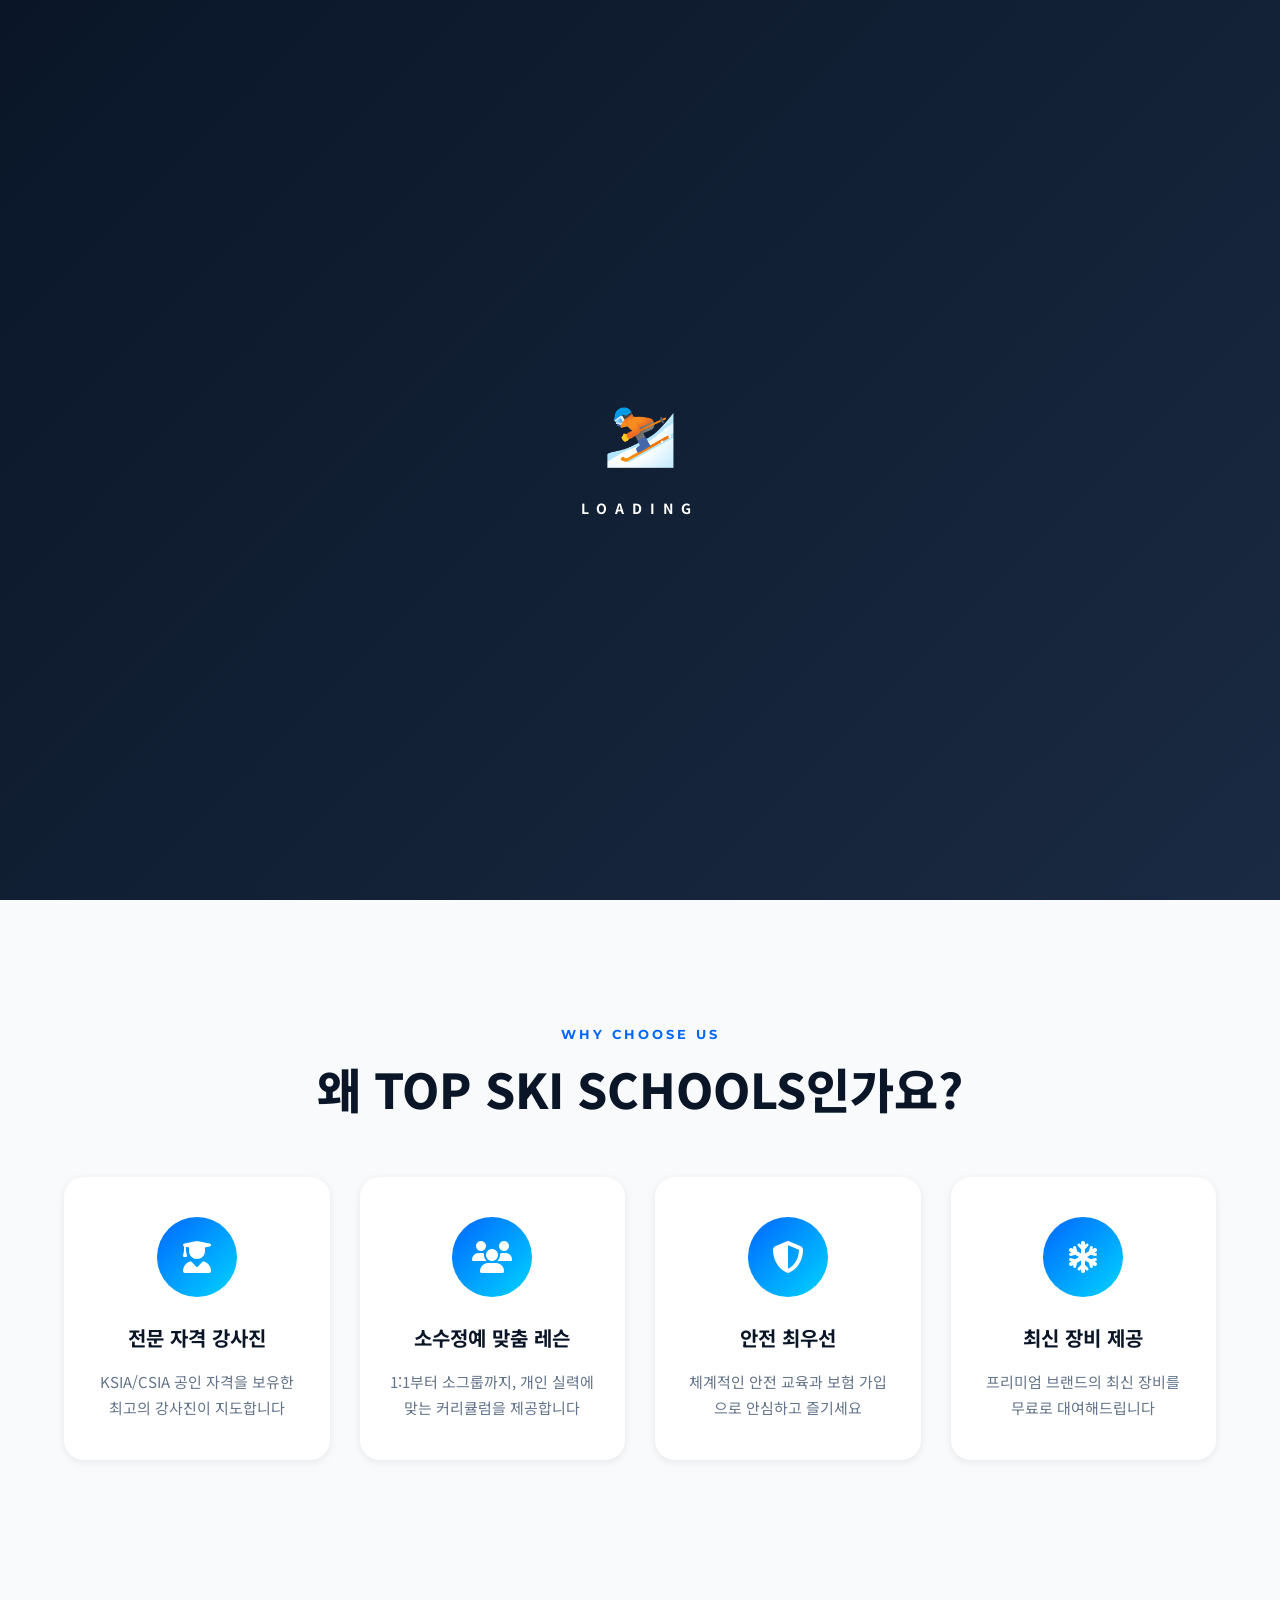
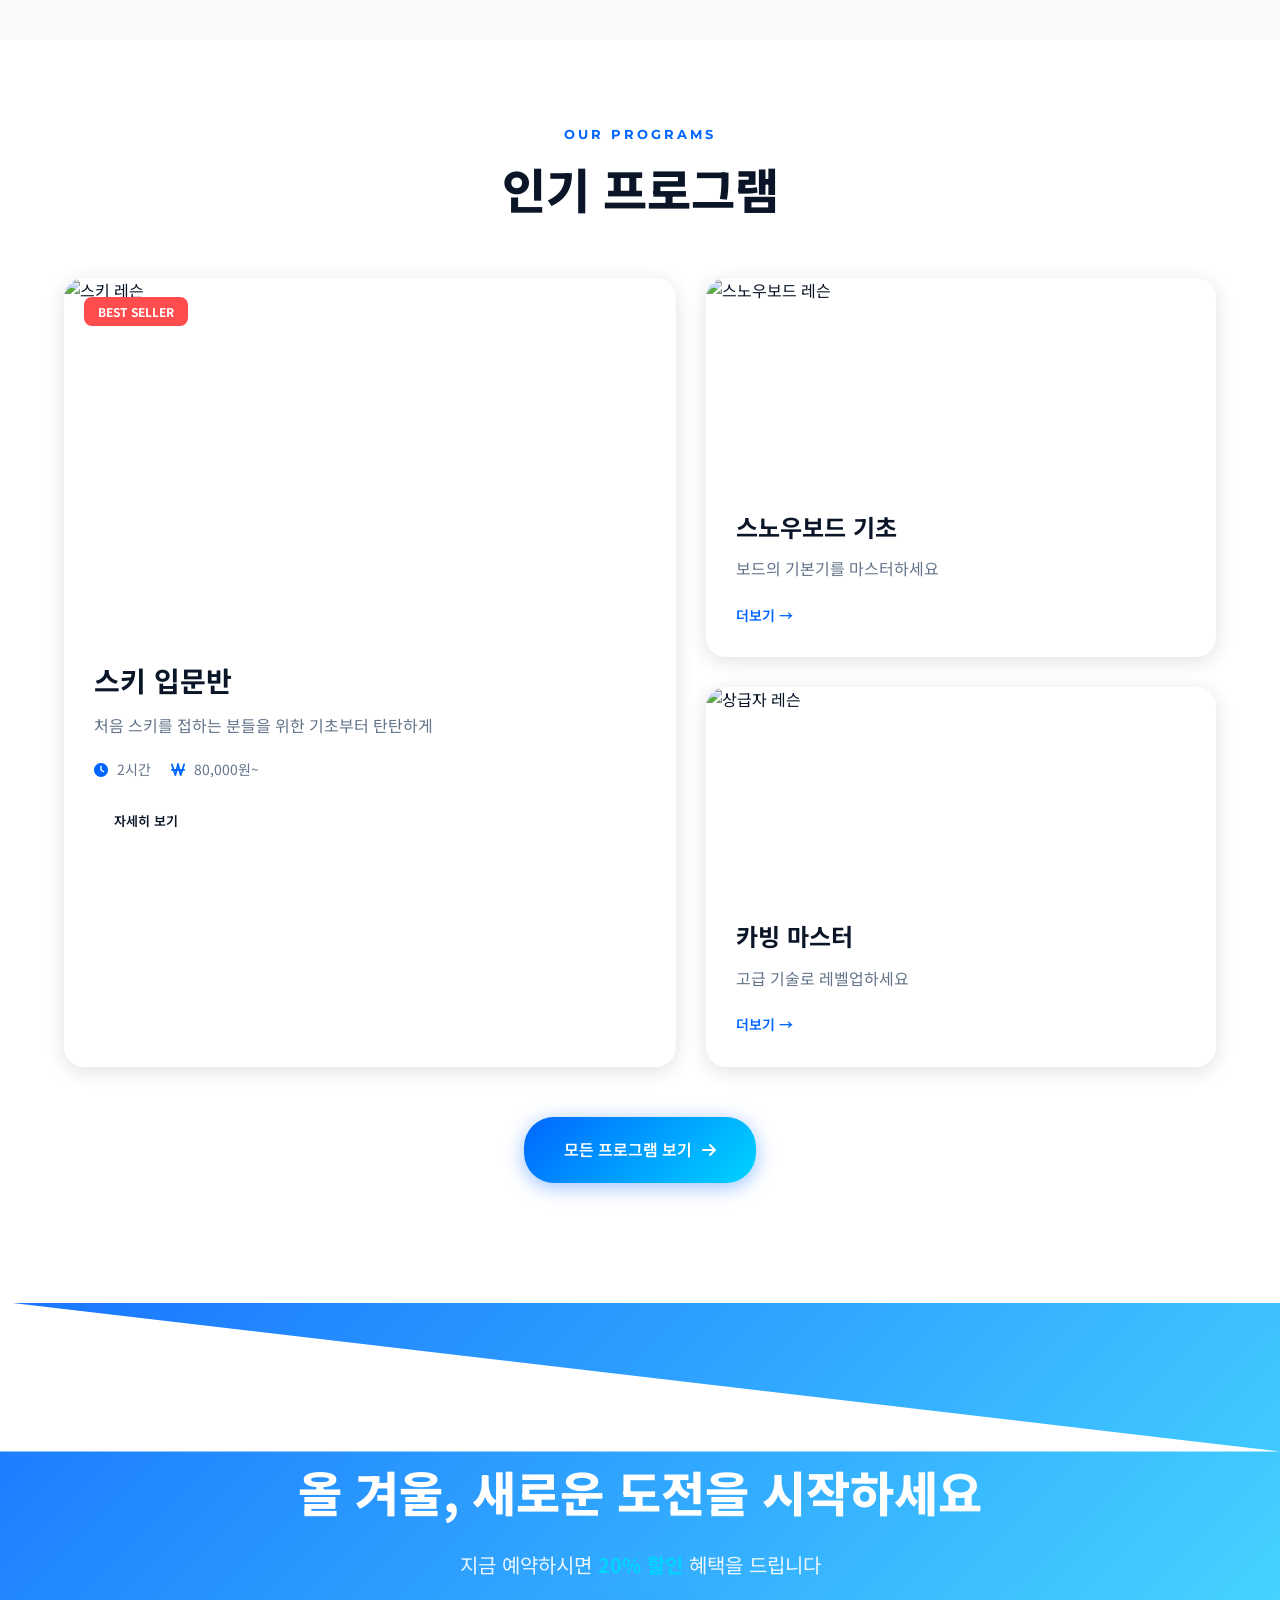
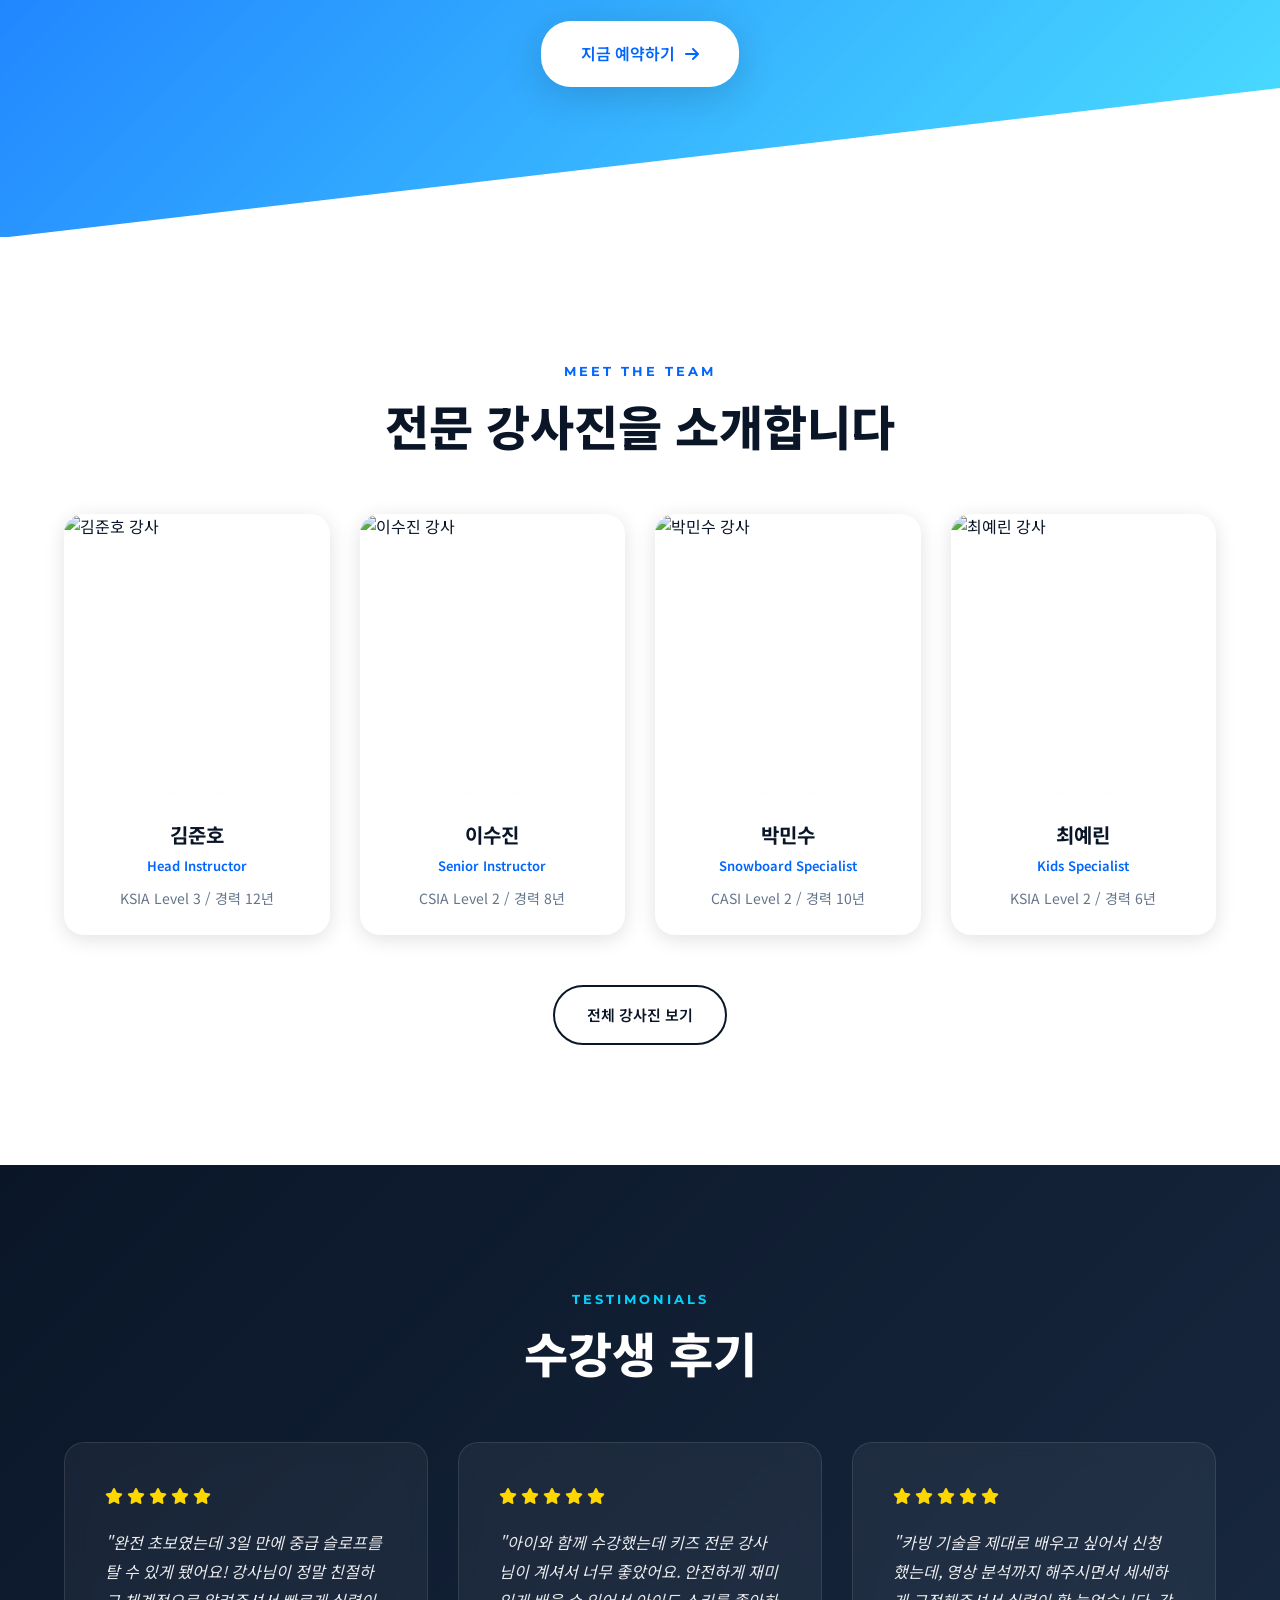
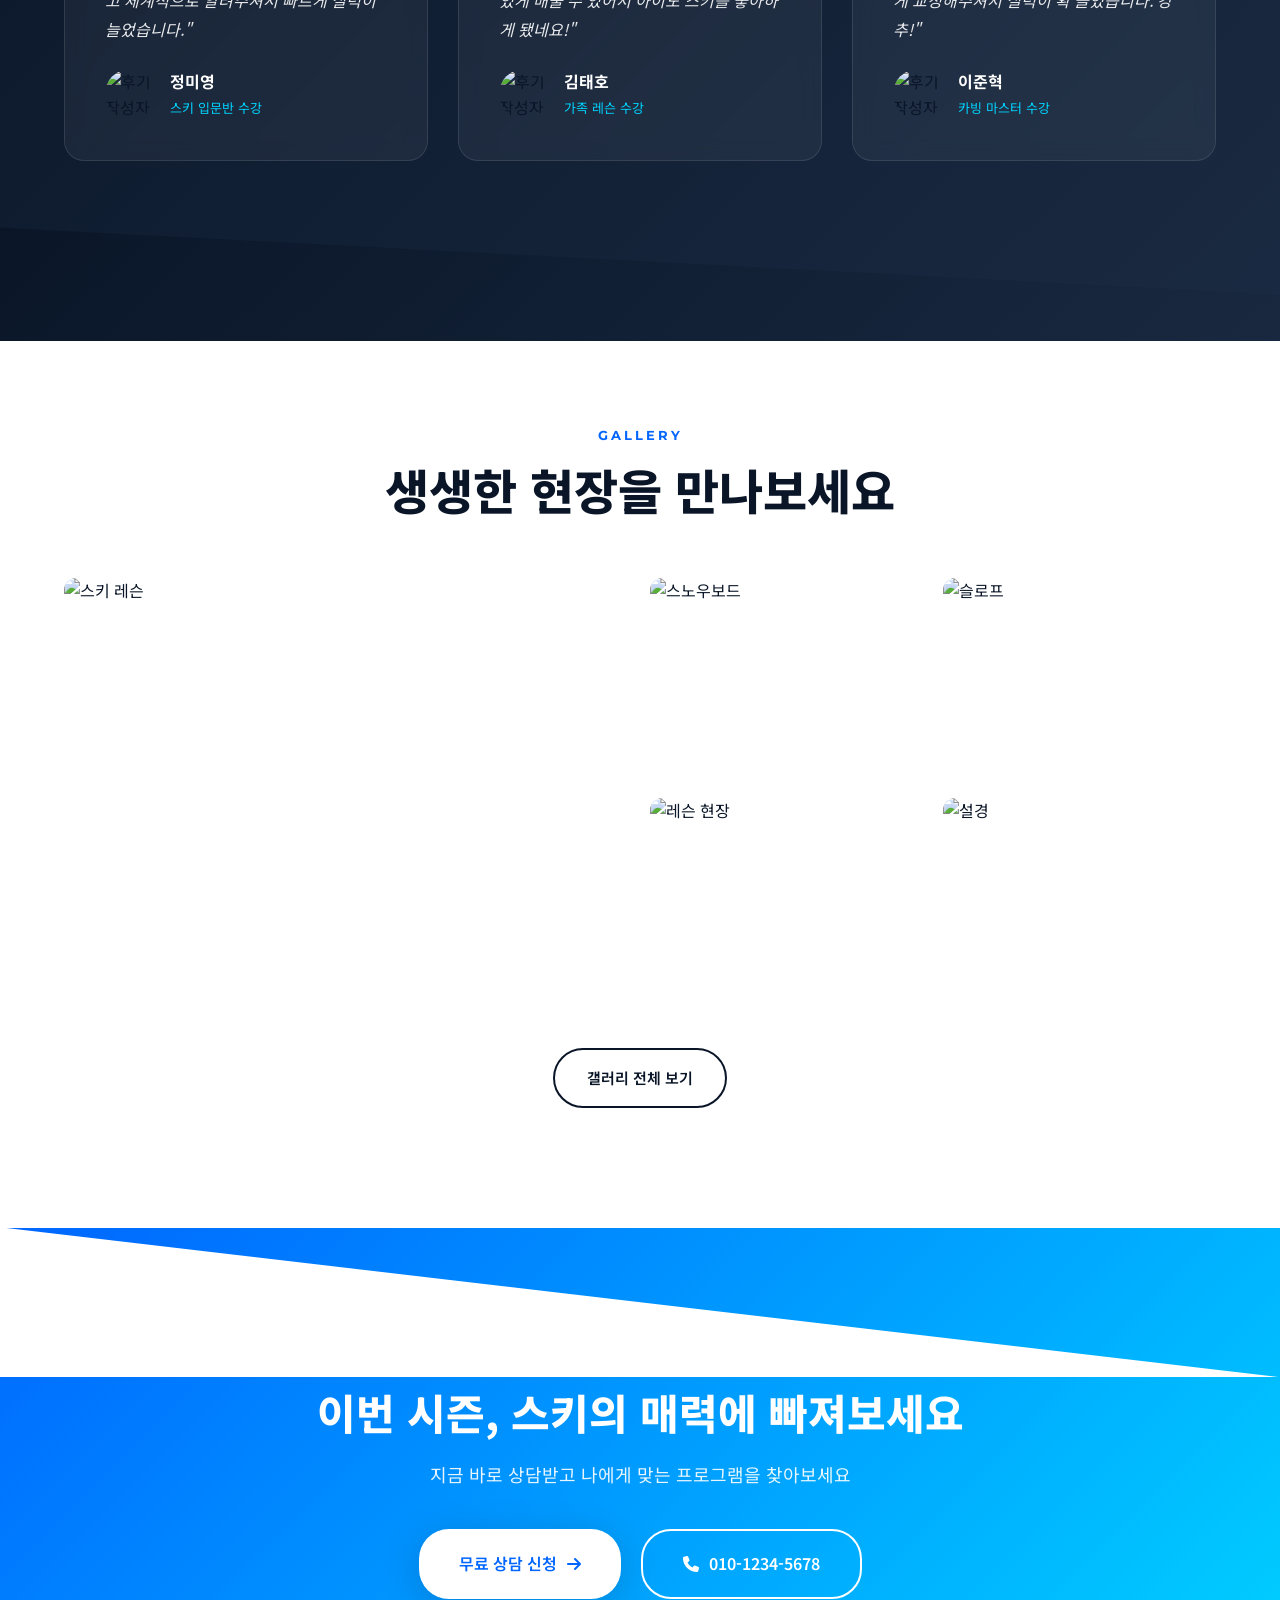
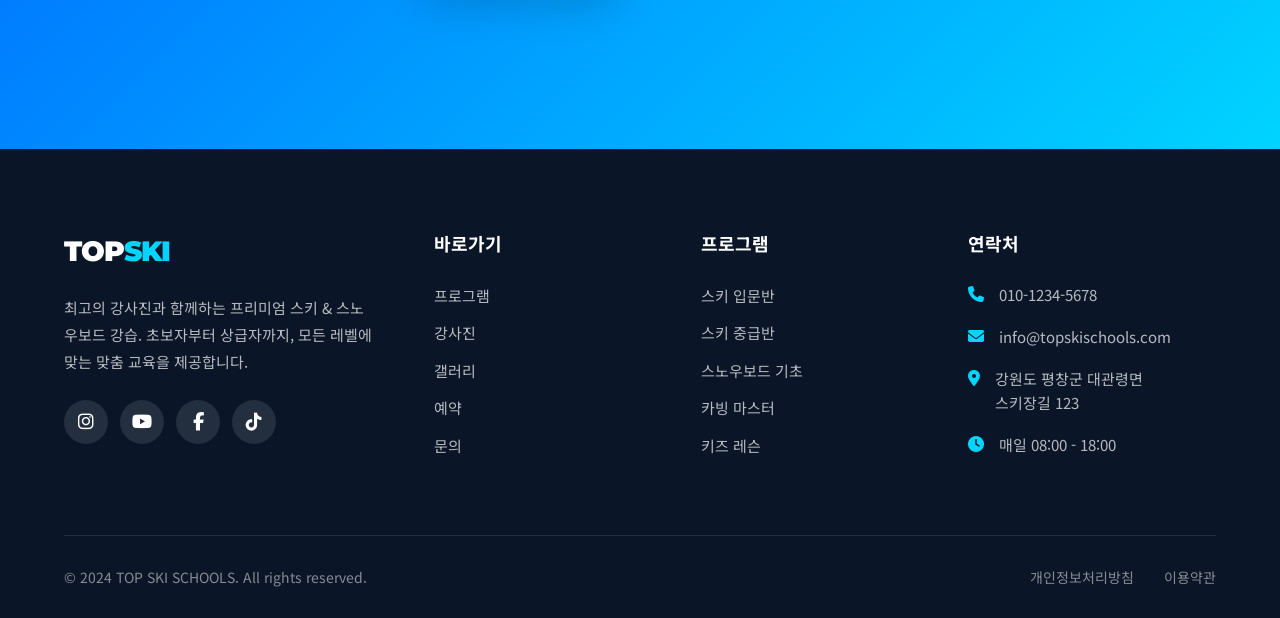
==== index.html @ 0f91582a "feat: Create complete ski school website with responsive design - Add main index.html with hero sect" ====
<!DOCTYPE html>
<html lang="ko">
<head>
    <meta charset="UTF-8">
    <meta name="viewport" content="width=device-width, initial-scale=1.0">
    <title>TOP SKI SCHOOLS - 최고의 스키 & 스노우보드 강습</title>
    <link rel="stylesheet" href="css/style.css">
    <link href="https://fonts.googleapis.com/css2?family=Montserrat:wght@300;400;600;700;800;900&family=Noto+Sans+KR:wght@300;400;500;700;900&display=swap" rel="stylesheet">
    <link rel="stylesheet" href="https://cdnjs.cloudflare.com/ajax/libs/font-awesome/6.4.0/css/all.min.css">
</head>
<body>
    <!-- Preloader -->
    <div class="preloader">
        <div class="loader">
            <div class="ski-icon">⛷️</div>
            <span>LOADING</span>
        </div>
    </div>

    <!-- Navigation -->
    <nav class="navbar">
        <div class="nav-container">
            <a href="index.html" class="logo">
                <span class="logo-text">TOP<span class="accent">SKI</span></span>
            </a>
            <ul class="nav-menu">
                <li><a href="index.html" class="nav-link active">홈</a></li>
                <li><a href="programs.html" class="nav-link">프로그램</a></li>
                <li><a href="instructors.html" class="nav-link">강사진</a></li>
                <li><a href="gallery.html" class="nav-link">갤러리</a></li>
                <li><a href="booking.html" class="nav-link">예약</a></li>
                <li><a href="contact.html" class="nav-link">문의</a></li>
            </ul>
            <a href="booking.html" class="nav-cta">지금 예약</a>
            <div class="hamburger">
                <span></span>
                <span></span>
                <span></span>
            </div>
        </div>
    </nav>

    <!-- Hero Section -->
    <section class="hero">
        <div class="hero-bg">
            <div class="hero-overlay"></div>
            <video autoplay muted loop playsinline class="hero-video">
                <source src="https://assets.mixkit.co/videos/preview/mixkit-skier-going-down-the-slope-at-a-ski-resort-3372-large.mp4" type="video/mp4">
            </video>
        </div>
        <div class="hero-content">
            <div class="hero-text">
                <span class="hero-subtitle">PREMIUM SKI & SNOWBOARD SCHOOL</span>
                <h1 class="hero-title">
                    <span class="line">겨울의 짜릿함을</span>
                    <span class="line">느껴보세요</span>
                </h1>
                <p class="hero-desc">전문 강사진과 함께하는 1:1 맞춤 레슨으로<br>초보자부터 상급자까지 모든 레벨을 완벽하게</p>
                <div class="hero-btns">
                    <a href="programs.html" class="btn btn-primary">
                        <span>프로그램 보기</span>
                        <i class="fas fa-arrow-right"></i>
                    </a>
                    <a href="booking.html" class="btn btn-outline">
                        <span>무료 상담 신청</span>
                    </a>
                </div>
            </div>
            <div class="hero-stats">
                <div class="stat-item">
                    <span class="stat-number" data-count="15">0</span>
                    <span class="stat-label">년 경력</span>
                </div>
                <div class="stat-item">
                    <span class="stat-number" data-count="5000">0</span>
                    <span class="stat-label">수강생</span>
                </div>
                <div class="stat-item">
                    <span class="stat-number" data-count="98">0</span>
                    <span class="stat-label">% 만족도</span>
                </div>
            </div>
        </div>
        <div class="scroll-indicator">
            <div class="mouse">
                <div class="wheel"></div>
            </div>
            <span>스크롤하세요</span>
        </div>
        <div class="diagonal-bottom"></div>
    </section>

    <!-- Features Section -->
    <section class="features">
        <div class="container">
            <div class="section-header">
                <span class="section-tag">WHY CHOOSE US</span>
                <h2 class="section-title">왜 TOP SKI SCHOOLS인가요?</h2>
            </div>
            <div class="features-grid">
                <div class="feature-card" data-aos="fade-up">
                    <div class="feature-icon">
                        <i class="fas fa-user-graduate"></i>
                    </div>
                    <h3>전문 자격 강사진</h3>
                    <p>KSIA/CSIA 공인 자격을 보유한 최고의 강사진이 지도합니다</p>
                </div>
                <div class="feature-card" data-aos="fade-up" data-aos-delay="100">
                    <div class="feature-icon">
                        <i class="fas fa-users"></i>
                    </div>
                    <h3>소수정예 맞춤 레슨</h3>
                    <p>1:1부터 소그룹까지, 개인 실력에 맞는 커리큘럼을 제공합니다</p>
                </div>
                <div class="feature-card" data-aos="fade-up" data-aos-delay="200">
                    <div class="feature-icon">
                        <i class="fas fa-shield-alt"></i>
                    </div>
                    <h3>안전 최우선</h3>
                    <p>체계적인 안전 교육과 보험 가입으로 안심하고 즐기세요</p>
                </div>
                <div class="feature-card" data-aos="fade-up" data-aos-delay="300">
                    <div class="feature-icon">
                        <i class="fas fa-snowflake"></i>
                    </div>
                    <h3>최신 장비 제공</h3>
                    <p>프리미엄 브랜드의 최신 장비를 무료로 대여해드립니다</p>
                </div>
            </div>
        </div>
        <div class="diagonal-section"></div>
    </section>

    <!-- Programs Preview -->
    <section class="programs-preview">
        <div class="container">
            <div class="section-header">
                <span class="section-tag">OUR PROGRAMS</span>
                <h2 class="section-title">인기 프로그램</h2>
            </div>
            <div class="programs-showcase">
                <div class="program-card large" data-aos="fade-right">
                    <div class="program-image">
                        <img src="https://images.unsplash.com/photo-1551524559-8af4e6624178?w=800" alt="스키 레슨">
                        <div class="program-overlay">
                            <span class="program-tag">BEST SELLER</span>
                        </div>
                    </div>
                    <div class="program-content">
                        <h3>스키 입문반</h3>
                        <p>처음 스키를 접하는 분들을 위한 기초부터 탄탄하게</p>
                        <div class="program-meta">
                            <span><i class="fas fa-clock"></i> 2시간</span>
                            <span><i class="fas fa-won-sign"></i> 80,000원~</span>
                        </div>
                        <a href="programs.html" class="btn btn-small">자세히 보기</a>
                    </div>
                </div>
                <div class="program-stack">
                    <div class="program-card" data-aos="fade-left" data-aos-delay="100">
                        <div class="program-image">
                            <img src="https://images.unsplash.com/photo-1605540436563-5bca919ae766?w=600" alt="스노우보드 레슨">
                        </div>
                        <div class="program-content">
                            <h3>스노우보드 기초</h3>
                            <p>보드의 기본기를 마스터하세요</p>
                            <a href="programs.html" class="link-arrow">더보기 →</a>
                        </div>
                    </div>
                    <div class="program-card" data-aos="fade-left" data-aos-delay="200">
                        <div class="program-image">
                            <img src="https://images.unsplash.com/photo-1565992441121-4367c2967103?w=600" alt="상급자 레슨">
                        </div>
                        <div class="program-content">
                            <h3>카빙 마스터</h3>
                            <p>고급 기술로 레벨업하세요</p>
                            <a href="programs.html" class="link-arrow">더보기 →</a>
                        </div>
                    </div>
                </div>
            </div>
            <div class="programs-cta">
                <a href="programs.html" class="btn btn-primary btn-large">
                    <span>모든 프로그램 보기</span>
                    <i class="fas fa-arrow-right"></i>
                </a>
            </div>
        </div>
    </section>

    <!-- Parallax Banner -->
    <section class="parallax-banner">
        <div class="parallax-bg" data-speed="0.5"></div>
        <div class="parallax-content">
            <h2>올 겨울, 새로운 도전을 시작하세요</h2>
            <p>지금 예약하시면 <strong>20% 할인</strong> 혜택을 드립니다</p>
            <a href="booking.html" class="btn btn-white btn-large">
                <span>지금 예약하기</span>
                <i class="fas fa-arrow-right"></i>
            </a>
        </div>
        <div class="diagonal-top"></div>
        <div class="diagonal-bottom"></div>
    </section>

    <!-- Instructors Preview -->
    <section class="instructors-preview">
        <div class="container">
            <div class="section-header">
                <span class="section-tag">MEET THE TEAM</span>
                <h2 class="section-title">전문 강사진을 소개합니다</h2>
            </div>
            <div class="instructors-slider">
                <div class="instructor-card" data-aos="zoom-in">
                    <div class="instructor-image">
                        <img src="https://images.unsplash.com/photo-1507003211169-0a1dd7228f2d?w=400" alt="김준호 강사">
                        <div class="instructor-social">
                            <a href="#"><i class="fab fa-instagram"></i></a>
                            <a href="#"><i class="fab fa-youtube"></i></a>
                        </div>
                    </div>
                    <div class="instructor-info">
                        <h4>김준호</h4>
                        <span class="instructor-title">Head Instructor</span>
                        <p>KSIA Level 3 / 경력 12년</p>
                    </div>
                </div>
                <div class="instructor-card" data-aos="zoom-in" data-aos-delay="100">
                    <div class="instructor-image">
                        <img src="https://images.unsplash.com/photo-1494790108377-be9c29b29330?w=400" alt="이수진 강사">
                        <div class="instructor-social">
                            <a href="#"><i class="fab fa-instagram"></i></a>
                            <a href="#"><i class="fab fa-youtube"></i></a>
                        </div>
                    </div>
                    <div class="instructor-info">
                        <h4>이수진</h4>
                        <span class="instructor-title">Senior Instructor</span>
                        <p>CSIA Level 2 / 경력 8년</p>
                    </div>
                </div>
                <div class="instructor-card" data-aos="zoom-in" data-aos-delay="200">
                    <div class="instructor-image">
                        <img src="https://images.unsplash.com/photo-1500648767791-00dcc994a43e?w=400" alt="박민수 강사">
                        <div class="instructor-social">
                            <a href="#"><i class="fab fa-instagram"></i></a>
                            <a href="#"><i class="fab fa-youtube"></i></a>
                        </div>
                    </div>
                    <div class="instructor-info">
                        <h4>박민수</h4>
                        <span class="instructor-title">Snowboard Specialist</span>
                        <p>CASI Level 2 / 경력 10년</p>
                    </div>
                </div>
                <div class="instructor-card" data-aos="zoom-in" data-aos-delay="300">
                    <div class="instructor-image">
                        <img src="https://images.unsplash.com/photo-1438761681033-6461ffad8d80?w=400" alt="최예린 강사">
                        <div class="instructor-social">
                            <a href="#"><i class="fab fa-instagram"></i></a>
                            <a href="#"><i class="fab fa-youtube"></i></a>
                        </div>
                    </div>
                    <div class="instructor-info">
                        <h4>최예린</h4>
                        <span class="instructor-title">Kids Specialist</span>
                        <p>KSIA Level 2 / 경력 6년</p>
                    </div>
                </div>
            </div>
            <div class="instructors-cta">
                <a href="instructors.html" class="btn btn-outline-dark">전체 강사진 보기</a>
            </div>
        </div>
    </section>

    <!-- Testimonials -->
    <section class="testimonials">
        <div class="container">
            <div class="section-header light">
                <span class="section-tag">TESTIMONIALS</span>
                <h2 class="section-title">수강생 후기</h2>
            </div>
            <div class="testimonials-grid">
                <div class="testimonial-card" data-aos="fade-up">
                    <div class="testimonial-rating">
                        <i class="fas fa-star"></i>
                        <i class="fas fa-star"></i>
                        <i class="fas fa-star"></i>
                        <i class="fas fa-star"></i>
                        <i class="fas fa-star"></i>
                    </div>
                    <p class="testimonial-text">"완전 초보였는데 3일 만에 중급 슬로프를 탈 수 있게 됐어요! 강사님이 정말 친절하고 체계적으로 알려주셔서 빠르게 실력이 늘었습니다."</p>
                    <div class="testimonial-author">
                        <img src="https://images.unsplash.com/photo-1534528741775-53994a69daeb?w=100" alt="후기 작성자">
                        <div>
                            <strong>정미영</strong>
                            <span>스키 입문반 수강</span>
                        </div>
                    </div>
                </div>
                <div class="testimonial-card" data-aos="fade-up" data-aos-delay="100">
                    <div class="testimonial-rating">
                        <i class="fas fa-star"></i>
                        <i class="fas fa-star"></i>
                        <i class="fas fa-star"></i>
                        <i class="fas fa-star"></i>
                        <i class="fas fa-star"></i>
                    </div>
                    <p class="testimonial-text">"아이와 함께 수강했는데 키즈 전문 강사님이 계셔서 너무 좋았어요. 안전하게 재미있게 배울 수 있어서 아이도 스키를 좋아하게 됐네요!"</p>
                    <div class="testimonial-author">
                        <img src="https://images.unsplash.com/photo-1507003211169-0a1dd7228f2d?w=100" alt="후기 작성자">
                        <div>
                            <strong>김태호</strong>
                            <span>가족 레슨 수강</span>
                        </div>
                    </div>
                </div>
                <div class="testimonial-card" data-aos="fade-up" data-aos-delay="200">
                    <div class="testimonial-rating">
                        <i class="fas fa-star"></i>
                        <i class="fas fa-star"></i>
                        <i class="fas fa-star"></i>
                        <i class="fas fa-star"></i>
                        <i class="fas fa-star"></i>
                    </div>
                    <p class="testimonial-text">"카빙 기술을 제대로 배우고 싶어서 신청했는데, 영상 분석까지 해주시면서 세세하게 교정해주셔서 실력이 확 늘었습니다. 강추!"</p>
                    <div class="testimonial-author">
                        <img src="https://images.unsplash.com/photo-1472099645785-5658abf4ff4e?w=100" alt="후기 작성자">
                        <div>
                            <strong>이준혁</strong>
                            <span>카빙 마스터 수강</span>
                        </div>
                    </div>
                </div>
            </div>
        </div>
        <div class="diagonal-section reverse"></div>
    </section>

    <!-- Gallery Preview -->
    <section class="gallery-preview">
        <div class="container">
            <div class="section-header">
                <span class="section-tag">GALLERY</span>
                <h2 class="section-title">생생한 현장을 만나보세요</h2>
            </div>
            <div class="gallery-grid">
                <div class="gallery-item large" data-aos="fade-up">
                    <img src="https://images.unsplash.com/photo-1551524559-8af4e6624178?w=800" alt="스키 레슨">
                    <div class="gallery-overlay">
                        <i class="fas fa-expand"></i>
                    </div>
                </div>
                <div class="gallery-item" data-aos="fade-up" data-aos-delay="100">
                    <img src="https://images.unsplash.com/photo-1605540436563-5bca919ae766?w=600" alt="스노우보드">
                    <div class="gallery-overlay">
                        <i class="fas fa-expand"></i>
                    </div>
                </div>
                <div class="gallery-item" data-aos="fade-up" data-aos-delay="200">
                    <img src="https://images.unsplash.com/photo-1565992441121-4367c2967103?w=600" alt="슬로프">
                    <div class="gallery-overlay">
                        <i class="fas fa-expand"></i>
                    </div>
                </div>
                <div class="gallery-item" data-aos="fade-up" data-aos-delay="300">
                    <img src="https://images.unsplash.com/photo-1520443240718-fce21901db79?w=600" alt="레슨 현장">
                    <div class="gallery-overlay">
                        <i class="fas fa-expand"></i>
                    </div>
                </div>
                <div class="gallery-item" data-aos="fade-up" data-aos-delay="400">
                    <img src="https://images.unsplash.com/photo-1517483000871-1dbf64a6e1c6?w=600" alt="설경">
                    <div class="gallery-overlay">
                        <i class="fas fa-expand"></i>
                    </div>
                </div>
            </div>
            <div class="gallery-cta">
                <a href="gallery.html" class="btn btn-outline-dark">갤러리 전체 보기</a>
            </div>
        </div>
    </section>

    <!-- CTA Section -->
    <section class="cta-section">
        <div class="cta-bg"></div>
        <div class="container">
            <div class="cta-content" data-aos="zoom-in">
                <h2>이번 시즌, 스키의 매력에 빠져보세요</h2>
                <p>지금 바로 상담받고 나에게 맞는 프로그램을 찾아보세요</p>
                <div class="cta-buttons">
                    <a href="booking.html" class="btn btn-white btn-large">
                        <span>무료 상담 신청</span>
                        <i class="fas fa-arrow-right"></i>
                    </a>
                    <a href="tel:010-1234-5678" class="btn btn-outline-white btn-large">
                        <i class="fas fa-phone"></i>
                        <span>010-1234-5678</span>
                    </a>
                </div>
            </div>
        </div>
        <div class="diagonal-top"></div>
    </section>

    <!-- Footer -->
    <footer class="footer">
        <div class="container">
            <div class="footer-grid">
                <div class="footer-brand">
                    <a href="index.html" class="logo">
                        <span class="logo-text">TOP<span class="accent">SKI</span></span>
                    </a>
                    <p>최고의 강사진과 함께하는 프리미엄 스키 & 스노우보드 강습. 초보자부터 상급자까지, 모든 레벨에 맞는 맞춤 교육을 제공합니다.</p>
                    <div class="footer-social">
                        <a href="#"><i class="fab fa-instagram"></i></a>
                        <a href="#"><i class="fab fa-youtube"></i></a>
                        <a href="#"><i class="fab fa-facebook-f"></i></a>
                        <a href="#"><i class="fab fa-tiktok"></i></a>
                    </div>
                </div>
                <div class="footer-links">
                    <h4>바로가기</h4>
                    <ul>
                        <li><a href="programs.html">프로그램</a></li>
                        <li><a href="instructors.html">강사진</a></li>
                        <li><a href="gallery.html">갤러리</a></li>
                        <li><a href="booking.html">예약</a></li>
                        <li><a href="contact.html">문의</a></li>
                    </ul>
                </div>
                <div class="footer-links">
                    <h4>프로그램</h4>
                    <ul>
                        <li><a href="programs.html">스키 입문반</a></li>
                        <li><a href="programs.html">스키 중급반</a></li>
                        <li><a href="programs.html">스노우보드 기초</a></li>
                        <li><a href="programs.html">카빙 마스터</a></li>
                        <li><a href="programs.html">키즈 레슨</a></li>
                    </ul>
                </div>
                <div class="footer-contact">
                    <h4>연락처</h4>
                    <ul>
                        <li>
                            <i class="fas fa-phone"></i>
                            <span>010-1234-5678</span>
                        </li>
                        <li>
                            <i class="fas fa-envelope"></i>
                            <span>info@topskischools.com</span>
                        </li>
                        <li>
                            <i class="fas fa-map-marker-alt"></i>
                            <span>강원도 평창군 대관령면<br>스키장길 123</span>
                        </li>
                        <li>
                            <i class="fas fa-clock"></i>
                            <span>매일 08:00 - 18:00</span>
                        </li>
                    </ul>
                </div>
            </div>
            <div class="footer-bottom">
                <p>&copy; 2024 TOP SKI SCHOOLS. All rights reserved.</p>
                <div class="footer-bottom-links">
                    <a href="#">개인정보처리방침</a>
                    <a href="#">이용약관</a>
                </div>
            </div>
        </div>
    </footer>

    <!-- Scripts -->
    <script src="https://cdnjs.cloudflare.com/ajax/libs/gsap/3.12.2/gsap.min.js"></script>
    <script src="https://cdnjs.cloudflare.com/ajax/libs/gsap/3.12.2/ScrollTrigger.min.js"></script>
    <script src="js/main.js"></script>
</body>
</html>
---- css/style.css ----
/* ============================================
   TOP SKI SCHOOLS - Main Stylesheet
   Modern, Dynamic, Responsive Design
   ============================================ */

/* CSS Variables */
:root {
    --primary: #0066FF;
    --primary-dark: #0052CC;
    --secondary: #FF4D4D;
    --accent: #00D4FF;
    --dark: #0A1628;
    --dark-light: #1A2A42;
    --light: #F8FAFC;
    --gray: #64748B;
    --gray-light: #E2E8F0;
    --white: #FFFFFF;

    --gradient-primary: linear-gradient(135deg, var(--primary) 0%, var(--accent) 100%);
    --gradient-dark: linear-gradient(135deg, var(--dark) 0%, var(--dark-light) 100%);
    --gradient-hero: linear-gradient(135deg, rgba(0,102,255,0.9) 0%, rgba(0,212,255,0.7) 100%);

    --shadow-sm: 0 2px 8px rgba(0,0,0,0.08);
    --shadow-md: 0 4px 20px rgba(0,0,0,0.12);
    --shadow-lg: 0 8px 40px rgba(0,0,0,0.16);
    --shadow-xl: 0 20px 60px rgba(0,0,0,0.2);

    --radius-sm: 8px;
    --radius-md: 12px;
    --radius-lg: 20px;
    --radius-xl: 30px;

    --transition: all 0.3s cubic-bezier(0.4, 0, 0.2, 1);
    --transition-slow: all 0.6s cubic-bezier(0.4, 0, 0.2, 1);

    --max-width: 1500px;
    --container-padding: 5%;
}

/* Reset & Base */
*, *::before, *::after {
    margin: 0;
    padding: 0;
    box-sizing: border-box;
}

html {
    scroll-behavior: smooth;
    font-size: 16px;
}

body {
    font-family: 'Noto Sans KR', 'Montserrat', sans-serif;
    background: var(--white);
    color: var(--dark);
    line-height: 1.6;
    overflow-x: hidden;
}

a {
    text-decoration: none;
    color: inherit;
    transition: var(--transition);
}

ul {
    list-style: none;
}

img {
    max-width: 100%;
    height: auto;
    display: block;
}

/* Container */
.container {
    max-width: var(--max-width);
    margin: 0 auto;
    padding: 0 var(--container-padding);
}

/* ============================================
   Preloader
   ============================================ */
.preloader {
    position: fixed;
    top: 0;
    left: 0;
    width: 100%;
    height: 100%;
    background: var(--gradient-dark);
    display: flex;
    align-items: center;
    justify-content: center;
    z-index: 10000;
    transition: opacity 0.5s, visibility 0.5s;
}

.preloader.hidden {
    opacity: 0;
    visibility: hidden;
}

.loader {
    display: flex;
    flex-direction: column;
    align-items: center;
    gap: 20px;
}

.loader .ski-icon {
    font-size: 60px;
    animation: bounce 1s ease-in-out infinite;
}

.loader span {
    color: var(--white);
    font-weight: 700;
    letter-spacing: 8px;
    font-size: 14px;
}

@keyframes bounce {
    0%, 100% { transform: translateY(0); }
    50% { transform: translateY(-20px); }
}

/* ============================================
   Navigation
   ============================================ */
.navbar {
    position: fixed;
    top: 0;
    left: 0;
    width: 100%;
    z-index: 1000;
    padding: 20px 0;
    transition: var(--transition);
}

.navbar.scrolled {
    background: rgba(255,255,255,0.98);
    padding: 15px 0;
    box-shadow: var(--shadow-md);
}

.navbar.scrolled .logo-text,
.navbar.scrolled .nav-link {
    color: var(--dark);
}

.navbar.scrolled .hamburger span {
    background: var(--dark);
}

.nav-container {
    max-width: var(--max-width);
    margin: 0 auto;
    padding: 0 var(--container-padding);
    display: flex;
    align-items: center;
    justify-content: space-between;
}

.logo-text {
    font-family: 'Montserrat', sans-serif;
    font-size: 28px;
    font-weight: 900;
    color: var(--white);
    letter-spacing: -1px;
}

.logo-text .accent {
    color: var(--accent);
}

.nav-menu {
    display: flex;
    align-items: center;
    gap: 40px;
}

.nav-link {
    font-size: 15px;
    font-weight: 500;
    color: var(--white);
    position: relative;
    padding: 5px 0;
}

.nav-link::after {
    content: '';
    position: absolute;
    bottom: 0;
    left: 0;
    width: 0;
    height: 2px;
    background: var(--accent);
    transition: var(--transition);
}

.nav-link:hover::after,
.nav-link.active::after {
    width: 100%;
}

.nav-cta {
    background: var(--gradient-primary);
    color: var(--white);
    padding: 12px 28px;
    border-radius: var(--radius-xl);
    font-weight: 600;
    font-size: 14px;
    box-shadow: var(--shadow-md);
    transition: var(--transition);
}

.nav-cta:hover {
    transform: translateY(-2px);
    box-shadow: var(--shadow-lg);
}

.hamburger {
    display: none;
    flex-direction: column;
    gap: 6px;
    cursor: pointer;
    padding: 10px;
}

.hamburger span {
    width: 28px;
    height: 2px;
    background: var(--white);
    transition: var(--transition);
}

.hamburger.active span:nth-child(1) {
    transform: rotate(45deg) translate(6px, 6px);
}

.hamburger.active span:nth-child(2) {
    opacity: 0;
}

.hamburger.active span:nth-child(3) {
    transform: rotate(-45deg) translate(6px, -6px);
}

/* ============================================
   Hero Section
   ============================================ */
.hero {
    position: relative;
    min-height: 100vh;
    display: flex;
    align-items: center;
    overflow: hidden;
}

.hero-bg {
    position: absolute;
    top: 0;
    left: 0;
    width: 100%;
    height: 100%;
    z-index: -1;
}

.hero-video {
    width: 100%;
    height: 100%;
    object-fit: cover;
}

.hero-overlay {
    position: absolute;
    top: 0;
    left: 0;
    width: 100%;
    height: 100%;
    background: linear-gradient(135deg, rgba(10,22,40,0.85) 0%, rgba(0,102,255,0.6) 100%);
}

.hero-content {
    max-width: var(--max-width);
    margin: 0 auto;
    padding: 0 var(--container-padding);
    padding-top: 100px;
    display: flex;
    align-items: center;
    justify-content: space-between;
    width: 100%;
}

.hero-text {
    max-width: 700px;
}

.hero-subtitle {
    display: inline-block;
    color: var(--accent);
    font-family: 'Montserrat', sans-serif;
    font-size: 14px;
    font-weight: 700;
    letter-spacing: 4px;
    margin-bottom: 20px;
    opacity: 0;
    transform: translateY(30px);
}

.hero-title {
    color: var(--white);
    font-size: clamp(40px, 8vw, 80px);
    font-weight: 900;
    line-height: 1.1;
    margin-bottom: 25px;
}

.hero-title .line {
    display: block;
    opacity: 0;
    transform: translateY(50px);
}

.hero-desc {
    color: rgba(255,255,255,0.85);
    font-size: 18px;
    line-height: 1.8;
    margin-bottom: 40px;
    opacity: 0;
    transform: translateY(30px);
}

.hero-btns {
    display: flex;
    gap: 20px;
    flex-wrap: wrap;
    opacity: 0;
    transform: translateY(30px);
}

.hero-stats {
    display: flex;
    flex-direction: column;
    gap: 40px;
    padding: 40px;
    background: rgba(255,255,255,0.1);
    backdrop-filter: blur(10px);
    border-radius: var(--radius-lg);
    border: 1px solid rgba(255,255,255,0.2);
}

.stat-item {
    text-align: center;
    color: var(--white);
}

.stat-number {
    display: block;
    font-family: 'Montserrat', sans-serif;
    font-size: 48px;
    font-weight: 800;
    color: var(--accent);
    line-height: 1;
}

.stat-label {
    font-size: 14px;
    opacity: 0.8;
    margin-top: 5px;
}

.scroll-indicator {
    position: absolute;
    bottom: 40px;
    left: 50%;
    transform: translateX(-50%);
    display: flex;
    flex-direction: column;
    align-items: center;
    gap: 10px;
    color: var(--white);
    font-size: 12px;
    opacity: 0.7;
    animation: fadeInUp 1s ease-out 2s forwards;
    opacity: 0;
}

.mouse {
    width: 26px;
    height: 40px;
    border: 2px solid rgba(255,255,255,0.5);
    border-radius: 20px;
    position: relative;
}

.wheel {
    width: 4px;
    height: 8px;
    background: var(--white);
    border-radius: 2px;
    position: absolute;
    top: 8px;
    left: 50%;
    transform: translateX(-50%);
    animation: scroll 2s infinite;
}

@keyframes scroll {
    0% { opacity: 1; transform: translateX(-50%) translateY(0); }
    100% { opacity: 0; transform: translateX(-50%) translateY(15px); }
}

@keyframes fadeInUp {
    to { opacity: 0.7; }
}

/* Diagonal Elements */
.diagonal-bottom {
    position: absolute;
    bottom: -1px;
    left: 0;
    width: 100%;
    height: 150px;
    background: var(--white);
    clip-path: polygon(0 100%, 100% 100%, 100% 0);
}

.diagonal-top {
    position: absolute;
    top: -1px;
    left: 0;
    width: 100%;
    height: 150px;
    background: var(--white);
    clip-path: polygon(0 0, 100% 100%, 0 100%);
}

.diagonal-section {
    position: absolute;
    bottom: -80px;
    left: 0;
    width: 100%;
    height: 160px;
    background: inherit;
    transform: skewY(-3deg);
    z-index: 1;
}

.diagonal-section.reverse {
    transform: skewY(3deg);
}

/* ============================================
   Buttons
   ============================================ */
.btn {
    display: inline-flex;
    align-items: center;
    gap: 10px;
    padding: 16px 32px;
    border-radius: var(--radius-xl);
    font-weight: 600;
    font-size: 15px;
    cursor: pointer;
    transition: var(--transition);
    border: none;
    outline: none;
}

.btn-primary {
    background: var(--gradient-primary);
    color: var(--white);
    box-shadow: 0 4px 20px rgba(0,102,255,0.4);
}

.btn-primary:hover {
    transform: translateY(-3px);
    box-shadow: 0 8px 30px rgba(0,102,255,0.5);
}

.btn-primary i {
    transition: var(--transition);
}

.btn-primary:hover i {
    transform: translateX(5px);
}

.btn-outline {
    background: transparent;
    color: var(--white);
    border: 2px solid rgba(255,255,255,0.5);
}

.btn-outline:hover {
    background: var(--white);
    color: var(--dark);
    border-color: var(--white);
}

.btn-outline-dark {
    background: transparent;
    color: var(--dark);
    border: 2px solid var(--dark);
}

.btn-outline-dark:hover {
    background: var(--dark);
    color: var(--white);
}

.btn-outline-white {
    background: transparent;
    color: var(--white);
    border: 2px solid var(--white);
}

.btn-outline-white:hover {
    background: var(--white);
    color: var(--dark);
}

.btn-white {
    background: var(--white);
    color: var(--primary);
    box-shadow: var(--shadow-lg);
}

.btn-white:hover {
    transform: translateY(-3px);
    box-shadow: var(--shadow-xl);
}

.btn-large {
    padding: 20px 40px;
    font-size: 16px;
}

.btn-small {
    padding: 10px 20px;
    font-size: 13px;
}

/* ============================================
   Section Styles
   ============================================ */
section {
    position: relative;
    padding: 120px 0;
    overflow: hidden;
}

.section-header {
    text-align: center;
    margin-bottom: 60px;
}

.section-header.light .section-title {
    color: var(--white);
}

.section-header.light .section-tag {
    color: var(--accent);
}

.section-tag {
    display: inline-block;
    font-family: 'Montserrat', sans-serif;
    font-size: 13px;
    font-weight: 700;
    letter-spacing: 3px;
    color: var(--primary);
    margin-bottom: 15px;
}

.section-title {
    font-size: clamp(32px, 5vw, 48px);
    font-weight: 800;
    color: var(--dark);
    line-height: 1.2;
}

/* ============================================
   Features Section
   ============================================ */
.features {
    background: var(--light);
    padding-bottom: 180px;
}

.features-grid {
    display: grid;
    grid-template-columns: repeat(4, 1fr);
    gap: 30px;
}

.feature-card {
    background: var(--white);
    padding: 40px 30px;
    border-radius: var(--radius-lg);
    text-align: center;
    box-shadow: var(--shadow-sm);
    transition: var(--transition);
    position: relative;
    overflow: hidden;
}

.feature-card::before {
    content: '';
    position: absolute;
    top: 0;
    left: 0;
    width: 100%;
    height: 4px;
    background: var(--gradient-primary);
    transform: scaleX(0);
    transition: var(--transition);
}

.feature-card:hover {
    transform: translateY(-10px);
    box-shadow: var(--shadow-lg);
}

.feature-card:hover::before {
    transform: scaleX(1);
}

.feature-icon {
    width: 80px;
    height: 80px;
    margin: 0 auto 25px;
    background: var(--gradient-primary);
    border-radius: 50%;
    display: flex;
    align-items: center;
    justify-content: center;
    font-size: 32px;
    color: var(--white);
}

.feature-card h3 {
    font-size: 20px;
    font-weight: 700;
    margin-bottom: 15px;
    color: var(--dark);
}

.feature-card p {
    font-size: 15px;
    color: var(--gray);
    line-height: 1.7;
}

/* ============================================
   Programs Preview
   ============================================ */
.programs-preview {
    padding-top: 80px;
}

.programs-showcase {
    display: grid;
    grid-template-columns: 1.2fr 1fr;
    gap: 30px;
    margin-bottom: 50px;
}

.program-card {
    background: var(--white);
    border-radius: var(--radius-lg);
    overflow: hidden;
    box-shadow: var(--shadow-md);
    transition: var(--transition);
}

.program-card:hover {
    transform: translateY(-10px);
    box-shadow: var(--shadow-xl);
}

.program-card.large .program-image {
    height: 350px;
}

.program-image {
    position: relative;
    height: 200px;
    overflow: hidden;
}

.program-image img {
    width: 100%;
    height: 100%;
    object-fit: cover;
    transition: var(--transition-slow);
}

.program-card:hover .program-image img {
    transform: scale(1.1);
}

.program-overlay {
    position: absolute;
    top: 20px;
    left: 20px;
}

.program-tag {
    background: var(--secondary);
    color: var(--white);
    padding: 6px 14px;
    border-radius: var(--radius-sm);
    font-size: 12px;
    font-weight: 700;
}

.program-content {
    padding: 30px;
}

.program-content h3 {
    font-size: 24px;
    font-weight: 700;
    margin-bottom: 10px;
    color: var(--dark);
}

.program-card.large .program-content h3 {
    font-size: 28px;
}

.program-content p {
    color: var(--gray);
    margin-bottom: 20px;
    line-height: 1.6;
}

.program-meta {
    display: flex;
    gap: 20px;
    margin-bottom: 20px;
    color: var(--gray);
    font-size: 14px;
}

.program-meta i {
    color: var(--primary);
    margin-right: 5px;
}

.program-stack {
    display: flex;
    flex-direction: column;
    gap: 30px;
}

.link-arrow {
    color: var(--primary);
    font-weight: 600;
    font-size: 14px;
}

.link-arrow:hover {
    color: var(--primary-dark);
}

.programs-cta {
    text-align: center;
}

/* ============================================
   Parallax Banner
   ============================================ */
.parallax-banner {
    position: relative;
    min-height: 500px;
    display: flex;
    align-items: center;
    justify-content: center;
    text-align: center;
    background: url('https://images.unsplash.com/photo-1551524559-8af4e6624178?w=1920') center/cover fixed;
    padding: 150px 0;
}

.parallax-banner::before {
    content: '';
    position: absolute;
    top: 0;
    left: 0;
    width: 100%;
    height: 100%;
    background: var(--gradient-hero);
}

.parallax-content {
    position: relative;
    z-index: 2;
}

.parallax-content h2 {
    font-size: clamp(28px, 5vw, 48px);
    font-weight: 800;
    color: var(--white);
    margin-bottom: 20px;
}

.parallax-content p {
    font-size: 20px;
    color: rgba(255,255,255,0.9);
    margin-bottom: 40px;
}

.parallax-content strong {
    color: var(--accent);
}

.parallax-banner .diagonal-top,
.parallax-banner .diagonal-bottom {
    background: var(--white);
    z-index: 3;
}

/* ============================================
   Instructors Preview
   ============================================ */
.instructors-preview {
    background: var(--white);
}

.instructors-slider {
    display: grid;
    grid-template-columns: repeat(4, 1fr);
    gap: 30px;
    margin-bottom: 50px;
}

.instructor-card {
    background: var(--white);
    border-radius: var(--radius-lg);
    overflow: hidden;
    box-shadow: var(--shadow-md);
    transition: var(--transition);
}

.instructor-card:hover {
    transform: translateY(-10px);
    box-shadow: var(--shadow-xl);
}

.instructor-image {
    position: relative;
    height: 280px;
    overflow: hidden;
}

.instructor-image img {
    width: 100%;
    height: 100%;
    object-fit: cover;
    transition: var(--transition-slow);
}

.instructor-card:hover .instructor-image img {
    transform: scale(1.1);
}

.instructor-social {
    position: absolute;
    bottom: -50px;
    left: 50%;
    transform: translateX(-50%);
    display: flex;
    gap: 10px;
    transition: var(--transition);
}

.instructor-card:hover .instructor-social {
    bottom: 20px;
}

.instructor-social a {
    width: 40px;
    height: 40px;
    background: var(--white);
    border-radius: 50%;
    display: flex;
    align-items: center;
    justify-content: center;
    color: var(--dark);
    font-size: 16px;
    box-shadow: var(--shadow-md);
}

.instructor-social a:hover {
    background: var(--primary);
    color: var(--white);
}

.instructor-info {
    padding: 25px;
    text-align: center;
}

.instructor-info h4 {
    font-size: 20px;
    font-weight: 700;
    margin-bottom: 5px;
    color: var(--dark);
}

.instructor-title {
    display: block;
    color: var(--primary);
    font-size: 13px;
    font-weight: 600;
    margin-bottom: 10px;
}

.instructor-info p {
    color: var(--gray);
    font-size: 14px;
}

.instructors-cta {
    text-align: center;
}

/* ============================================
   Testimonials
   ============================================ */
.testimonials {
    background: var(--gradient-dark);
    padding-bottom: 180px;
}

.testimonials-grid {
    display: grid;
    grid-template-columns: repeat(3, 1fr);
    gap: 30px;
}

.testimonial-card {
    background: rgba(255,255,255,0.05);
    backdrop-filter: blur(10px);
    border: 1px solid rgba(255,255,255,0.1);
    padding: 40px;
    border-radius: var(--radius-lg);
    transition: var(--transition);
}

.testimonial-card:hover {
    transform: translateY(-10px);
    background: rgba(255,255,255,0.1);
}

.testimonial-rating {
    margin-bottom: 20px;
}

.testimonial-rating i {
    color: #FFD700;
    font-size: 16px;
}

.testimonial-text {
    color: rgba(255,255,255,0.9);
    font-size: 16px;
    line-height: 1.8;
    margin-bottom: 25px;
    font-style: italic;
}

.testimonial-author {
    display: flex;
    align-items: center;
    gap: 15px;
}

.testimonial-author img {
    width: 50px;
    height: 50px;
    border-radius: 50%;
    object-fit: cover;
}

.testimonial-author strong {
    display: block;
    color: var(--white);
    font-size: 16px;
}

.testimonial-author span {
    color: var(--accent);
    font-size: 13px;
}

/* ============================================
   Gallery Preview
   ============================================ */
.gallery-preview {
    background: var(--white);
    padding-top: 80px;
}

.gallery-grid {
    display: grid;
    grid-template-columns: repeat(4, 1fr);
    grid-template-rows: repeat(2, 200px);
    gap: 20px;
    margin-bottom: 50px;
}

.gallery-item {
    position: relative;
    border-radius: var(--radius-md);
    overflow: hidden;
    cursor: pointer;
}

.gallery-item.large {
    grid-column: span 2;
    grid-row: span 2;
}

.gallery-item img {
    width: 100%;
    height: 100%;
    object-fit: cover;
    transition: var(--transition-slow);
}

.gallery-item:hover img {
    transform: scale(1.1);
}

.gallery-overlay {
    position: absolute;
    top: 0;
    left: 0;
    width: 100%;
    height: 100%;
    background: rgba(0,102,255,0.7);
    display: flex;
    align-items: center;
    justify-content: center;
    opacity: 0;
    transition: var(--transition);
}

.gallery-item:hover .gallery-overlay {
    opacity: 1;
}

.gallery-overlay i {
    color: var(--white);
    font-size: 32px;
}

.gallery-cta {
    text-align: center;
}

/* ============================================
   CTA Section
   ============================================ */
.cta-section {
    background: var(--gradient-primary);
    padding: 150px 0;
    text-align: center;
}

.cta-content h2 {
    font-size: clamp(28px, 5vw, 42px);
    font-weight: 800;
    color: var(--white);
    margin-bottom: 15px;
}

.cta-content p {
    font-size: 18px;
    color: rgba(255,255,255,0.9);
    margin-bottom: 40px;
}

.cta-buttons {
    display: flex;
    gap: 20px;
    justify-content: center;
    flex-wrap: wrap;
}

.cta-section .diagonal-top {
    background: var(--white);
}

/* ============================================
   Footer
   ============================================ */
.footer {
    background: var(--dark);
    color: var(--white);
    padding: 80px 0 30px;
}

.footer-grid {
    display: grid;
    grid-template-columns: 1.5fr 1fr 1fr 1.2fr;
    gap: 60px;
    margin-bottom: 60px;
}

.footer-brand .logo {
    display: inline-block;
    margin-bottom: 20px;
}

.footer-brand p {
    color: rgba(255,255,255,0.7);
    font-size: 15px;
    line-height: 1.8;
    margin-bottom: 25px;
}

.footer-social {
    display: flex;
    gap: 12px;
}

.footer-social a {
    width: 44px;
    height: 44px;
    background: rgba(255,255,255,0.1);
    border-radius: 50%;
    display: flex;
    align-items: center;
    justify-content: center;
    color: var(--white);
    font-size: 18px;
    transition: var(--transition);
}

.footer-social a:hover {
    background: var(--primary);
    transform: translateY(-3px);
}

.footer-links h4,
.footer-contact h4 {
    font-size: 18px;
    font-weight: 700;
    margin-bottom: 25px;
    color: var(--white);
}

.footer-links ul li {
    margin-bottom: 12px;
}

.footer-links ul li a {
    color: rgba(255,255,255,0.7);
    font-size: 15px;
    transition: var(--transition);
}

.footer-links ul li a:hover {
    color: var(--accent);
    padding-left: 5px;
}

.footer-contact ul li {
    display: flex;
    align-items: flex-start;
    gap: 15px;
    margin-bottom: 18px;
    color: rgba(255,255,255,0.7);
    font-size: 15px;
}

.footer-contact ul li i {
    color: var(--accent);
    font-size: 16px;
    margin-top: 3px;
}

.footer-bottom {
    padding-top: 30px;
    border-top: 1px solid rgba(255,255,255,0.1);
    display: flex;
    justify-content: space-between;
    align-items: center;
    flex-wrap: wrap;
    gap: 20px;
}

.footer-bottom p {
    color: rgba(255,255,255,0.5);
    font-size: 14px;
}

.footer-bottom-links {
    display: flex;
    gap: 30px;
}

.footer-bottom-links a {
    color: rgba(255,255,255,0.5);
    font-size: 14px;
}

.footer-bottom-links a:hover {
    color: var(--white);
}

/* ============================================
   Page Headers
   ============================================ */
.page-header {
    position: relative;
    padding: 180px 0 120px;
    background: var(--gradient-dark);
    text-align: center;
    overflow: hidden;
}

.page-header::before {
    content: '';
    position: absolute;
    top: 0;
    left: 0;
    width: 100%;
    height: 100%;
    background: url('https://images.unsplash.com/photo-1551524559-8af4e6624178?w=1920') center/cover;
    opacity: 0.3;
}

.page-header-content {
    position: relative;
    z-index: 2;
}

.page-header .section-tag {
    color: var(--accent);
}

.page-header .section-title {
    color: var(--white);
    margin-bottom: 15px;
}

.page-header p {
    color: rgba(255,255,255,0.8);
    font-size: 18px;
    max-width: 600px;
    margin: 0 auto;
}

.page-header .diagonal-bottom {
    background: var(--white);
}

/* ============================================
   Programs Page
   ============================================ */
.programs-section {
    padding: 100px 0;
}

.programs-filter {
    display: flex;
    justify-content: center;
    gap: 15px;
    margin-bottom: 50px;
    flex-wrap: wrap;
}

.filter-btn {
    padding: 12px 28px;
    border: 2px solid var(--gray-light);
    border-radius: var(--radius-xl);
    background: transparent;
    color: var(--gray);
    font-weight: 600;
    font-size: 14px;
    cursor: pointer;
    transition: var(--transition);
}

.filter-btn:hover,
.filter-btn.active {
    border-color: var(--primary);
    background: var(--primary);
    color: var(--white);
}

.programs-grid {
    display: grid;
    grid-template-columns: repeat(3, 1fr);
    gap: 30px;
}

.program-card-full {
    background: var(--white);
    border-radius: var(--radius-lg);
    overflow: hidden;
    box-shadow: var(--shadow-md);
    transition: var(--transition);
}

.program-card-full:hover {
    transform: translateY(-10px);
    box-shadow: var(--shadow-xl);
}

.program-card-full .program-image {
    height: 250px;
}

.program-card-full .program-content {
    padding: 30px;
}

.program-card-full h3 {
    font-size: 22px;
    font-weight: 700;
    margin-bottom: 10px;
    color: var(--dark);
}

.program-level {
    display: inline-block;
    padding: 4px 12px;
    border-radius: var(--radius-sm);
    font-size: 12px;
    font-weight: 600;
    margin-bottom: 15px;
}

.program-level.beginner {
    background: #E8F5E9;
    color: #2E7D32;
}

.program-level.intermediate {
    background: #FFF3E0;
    color: #EF6C00;
}

.program-level.advanced {
    background: #FCE4EC;
    color: #C2185B;
}

.program-features {
    margin: 20px 0;
    padding: 20px 0;
    border-top: 1px solid var(--gray-light);
    border-bottom: 1px solid var(--gray-light);
}

.program-features li {
    display: flex;
    align-items: center;
    gap: 10px;
    margin-bottom: 10px;
    color: var(--gray);
    font-size: 14px;
}

.program-features li:last-child {
    margin-bottom: 0;
}

.program-features i {
    color: var(--primary);
    font-size: 12px;
}

.program-price {
    display: flex;
    align-items: baseline;
    gap: 5px;
    margin-bottom: 20px;
}

.program-price .price {
    font-size: 28px;
    font-weight: 800;
    color: var(--primary);
}

.program-price span {
    color: var(--gray);
    font-size: 14px;
}

/* ============================================
   Instructors Page
   ============================================ */
.instructors-section {
    padding: 100px 0;
}

.instructors-grid {
    display: grid;
    grid-template-columns: repeat(3, 1fr);
    gap: 40px;
}

.instructor-card-full {
    background: var(--white);
    border-radius: var(--radius-lg);
    overflow: hidden;
    box-shadow: var(--shadow-md);
    transition: var(--transition);
}

.instructor-card-full:hover {
    transform: translateY(-10px);
    box-shadow: var(--shadow-xl);
}

.instructor-card-full .instructor-image {
    height: 350px;
}

.instructor-card-full .instructor-info {
    padding: 30px;
}

.instructor-card-full h4 {
    font-size: 24px;
}

.instructor-bio {
    color: var(--gray);
    font-size: 15px;
    line-height: 1.7;
    margin-top: 15px;
}

.instructor-certs {
    display: flex;
    flex-wrap: wrap;
    gap: 8px;
    margin-top: 15px;
}

.instructor-certs span {
    padding: 5px 12px;
    background: var(--light);
    border-radius: var(--radius-sm);
    font-size: 12px;
    font-weight: 600;
    color: var(--primary);
}

/* ============================================
   Gallery Page
   ============================================ */
.gallery-section {
    padding: 100px 0;
}

.gallery-full-grid {
    display: grid;
    grid-template-columns: repeat(4, 1fr);
    gap: 20px;
}

.gallery-full-grid .gallery-item:nth-child(1),
.gallery-full-grid .gallery-item:nth-child(6) {
    grid-column: span 2;
    grid-row: span 2;
}

.gallery-full-grid .gallery-item {
    height: 250px;
}

.gallery-full-grid .gallery-item:nth-child(1),
.gallery-full-grid .gallery-item:nth-child(6) {
    height: auto;
}

/* ============================================
   Booking Page
   ============================================ */
.booking-section {
    padding: 100px 0;
    background: var(--light);
}

.booking-wrapper {
    display: grid;
    grid-template-columns: 1fr 1.5fr;
    gap: 60px;
}

.booking-info {
    background: var(--gradient-dark);
    padding: 50px;
    border-radius: var(--radius-lg);
    color: var(--white);
}

.booking-info h3 {
    font-size: 28px;
    font-weight: 700;
    margin-bottom: 20px;
}

.booking-info p {
    color: rgba(255,255,255,0.8);
    line-height: 1.8;
    margin-bottom: 40px;
}

.booking-contact-list li {
    display: flex;
    align-items: center;
    gap: 15px;
    margin-bottom: 25px;
    font-size: 16px;
}

.booking-contact-list i {
    width: 50px;
    height: 50px;
    background: rgba(255,255,255,0.1);
    border-radius: 50%;
    display: flex;
    align-items: center;
    justify-content: center;
    color: var(--accent);
    font-size: 20px;
}

.booking-form-wrapper {
    background: var(--white);
    padding: 50px;
    border-radius: var(--radius-lg);
    box-shadow: var(--shadow-lg);
}

.booking-form-wrapper h3 {
    font-size: 28px;
    font-weight: 700;
    margin-bottom: 30px;
    color: var(--dark);
}

.form-row {
    display: grid;
    grid-template-columns: 1fr 1fr;
    gap: 20px;
    margin-bottom: 20px;
}

.form-group {
    margin-bottom: 20px;
}

.form-group label {
    display: block;
    margin-bottom: 8px;
    font-weight: 600;
    font-size: 14px;
    color: var(--dark);
}

.form-group input,
.form-group select,
.form-group textarea {
    width: 100%;
    padding: 15px 20px;
    border: 2px solid var(--gray-light);
    border-radius: var(--radius-md);
    font-size: 15px;
    font-family: inherit;
    transition: var(--transition);
}

.form-group input:focus,
.form-group select:focus,
.form-group textarea:focus {
    outline: none;
    border-color: var(--primary);
}

.form-group textarea {
    min-height: 120px;
    resize: vertical;
}

/* ============================================
   Contact Page
   ============================================ */
.contact-section {
    padding: 100px 0;
}

.contact-wrapper {
    display: grid;
    grid-template-columns: 1fr 1fr;
    gap: 60px;
}

.contact-info h3 {
    font-size: 32px;
    font-weight: 700;
    margin-bottom: 20px;
    color: var(--dark);
}

.contact-info > p {
    color: var(--gray);
    line-height: 1.8;
    margin-bottom: 40px;
}

.contact-list li {
    display: flex;
    align-items: flex-start;
    gap: 20px;
    margin-bottom: 30px;
}

.contact-list .icon {
    width: 60px;
    height: 60px;
    background: var(--gradient-primary);
    border-radius: var(--radius-md);
    display: flex;
    align-items: center;
    justify-content: center;
    color: var(--white);
    font-size: 24px;
    flex-shrink: 0;
}

.contact-list h4 {
    font-size: 18px;
    font-weight: 700;
    margin-bottom: 5px;
    color: var(--dark);
}

.contact-list p {
    color: var(--gray);
    font-size: 15px;
    line-height: 1.6;
}

.contact-form {
    background: var(--white);
    padding: 50px;
    border-radius: var(--radius-lg);
    box-shadow: var(--shadow-lg);
}

.contact-form h3 {
    font-size: 24px;
    font-weight: 700;
    margin-bottom: 30px;
    color: var(--dark);
}

.map-section {
    padding: 0 0 100px;
}

.map-container {
    height: 450px;
    border-radius: var(--radius-lg);
    overflow: hidden;
    box-shadow: var(--shadow-lg);
}

.map-container iframe {
    width: 100%;
    height: 100%;
    border: none;
}

/* ============================================
   Responsive Design
   ============================================ */
@media (max-width: 1200px) {
    .features-grid {
        grid-template-columns: repeat(2, 1fr);
    }

    .instructors-slider {
        grid-template-columns: repeat(2, 1fr);
    }

    .testimonials-grid {
        grid-template-columns: repeat(2, 1fr);
    }

    .programs-grid {
        grid-template-columns: repeat(2, 1fr);
    }

    .instructors-grid {
        grid-template-columns: repeat(2, 1fr);
    }

    .footer-grid {
        grid-template-columns: repeat(2, 1fr);
    }
}

@media (max-width: 992px) {
    .nav-menu {
        position: fixed;
        top: 0;
        right: -100%;
        width: 300px;
        height: 100vh;
        background: var(--dark);
        flex-direction: column;
        justify-content: center;
        gap: 30px;
        transition: var(--transition);
    }

    .nav-menu.active {
        right: 0;
    }

    .nav-link {
        color: var(--white);
        font-size: 18px;
    }

    .nav-cta {
        display: none;
    }

    .hamburger {
        display: flex;
    }

    .hero-content {
        flex-direction: column;
        text-align: center;
        gap: 50px;
    }

    .hero-stats {
        flex-direction: row;
        width: 100%;
        justify-content: center;
    }

    .hero-btns {
        justify-content: center;
    }

    .programs-showcase {
        grid-template-columns: 1fr;
    }

    .program-stack {
        flex-direction: row;
    }

    .booking-wrapper,
    .contact-wrapper {
        grid-template-columns: 1fr;
    }

    .gallery-grid,
    .gallery-full-grid {
        grid-template-columns: repeat(2, 1fr);
    }
}

@media (max-width: 768px) {
    :root {
        --container-padding: 6%;
    }

    section {
        padding: 80px 0;
    }

    .features-grid,
    .instructors-slider,
    .testimonials-grid,
    .programs-grid,
    .instructors-grid {
        grid-template-columns: 1fr;
    }

    .hero-stats {
        flex-direction: column;
        gap: 20px;
    }

    .stat-number {
        font-size: 36px;
    }

    .program-stack {
        flex-direction: column;
    }

    .footer-grid {
        grid-template-columns: 1fr;
        gap: 40px;
    }

    .footer-bottom {
        flex-direction: column;
        text-align: center;
    }

    .form-row {
        grid-template-columns: 1fr;
    }

    .diagonal-bottom,
    .diagonal-top {
        height: 80px;
    }

    .parallax-banner {
        padding: 100px 20px;
    }

    .booking-info,
    .booking-form-wrapper,
    .contact-form {
        padding: 30px;
    }
}

@media (max-width: 480px) {
    .hero-title {
        font-size: 36px;
    }

    .hero-btns {
        flex-direction: column;
        width: 100%;
    }

    .btn {
        width: 100%;
        justify-content: center;
    }

    .gallery-grid,
    .gallery-full-grid {
        grid-template-columns: 1fr;
    }

    .gallery-item.large {
        grid-column: span 1;
        grid-row: span 1;
    }

    .cta-buttons {
        flex-direction: column;
    }
}

/* ============================================
   Animation Classes (for GSAP)
   ============================================ */
.fade-in {
    opacity: 0;
    transform: translateY(30px);
}

.fade-in-left {
    opacity: 0;
    transform: translateX(-50px);
}

.fade-in-right {
    opacity: 0;
    transform: translateX(50px);
}

.scale-in {
    opacity: 0;
    transform: scale(0.8);
}

.split-text .char {
    display: inline-block;
    opacity: 0;
    transform: translateY(50px);
}

/* Smooth Scrollbar Custom */
.smooth-scroll {
    overflow: hidden;
}
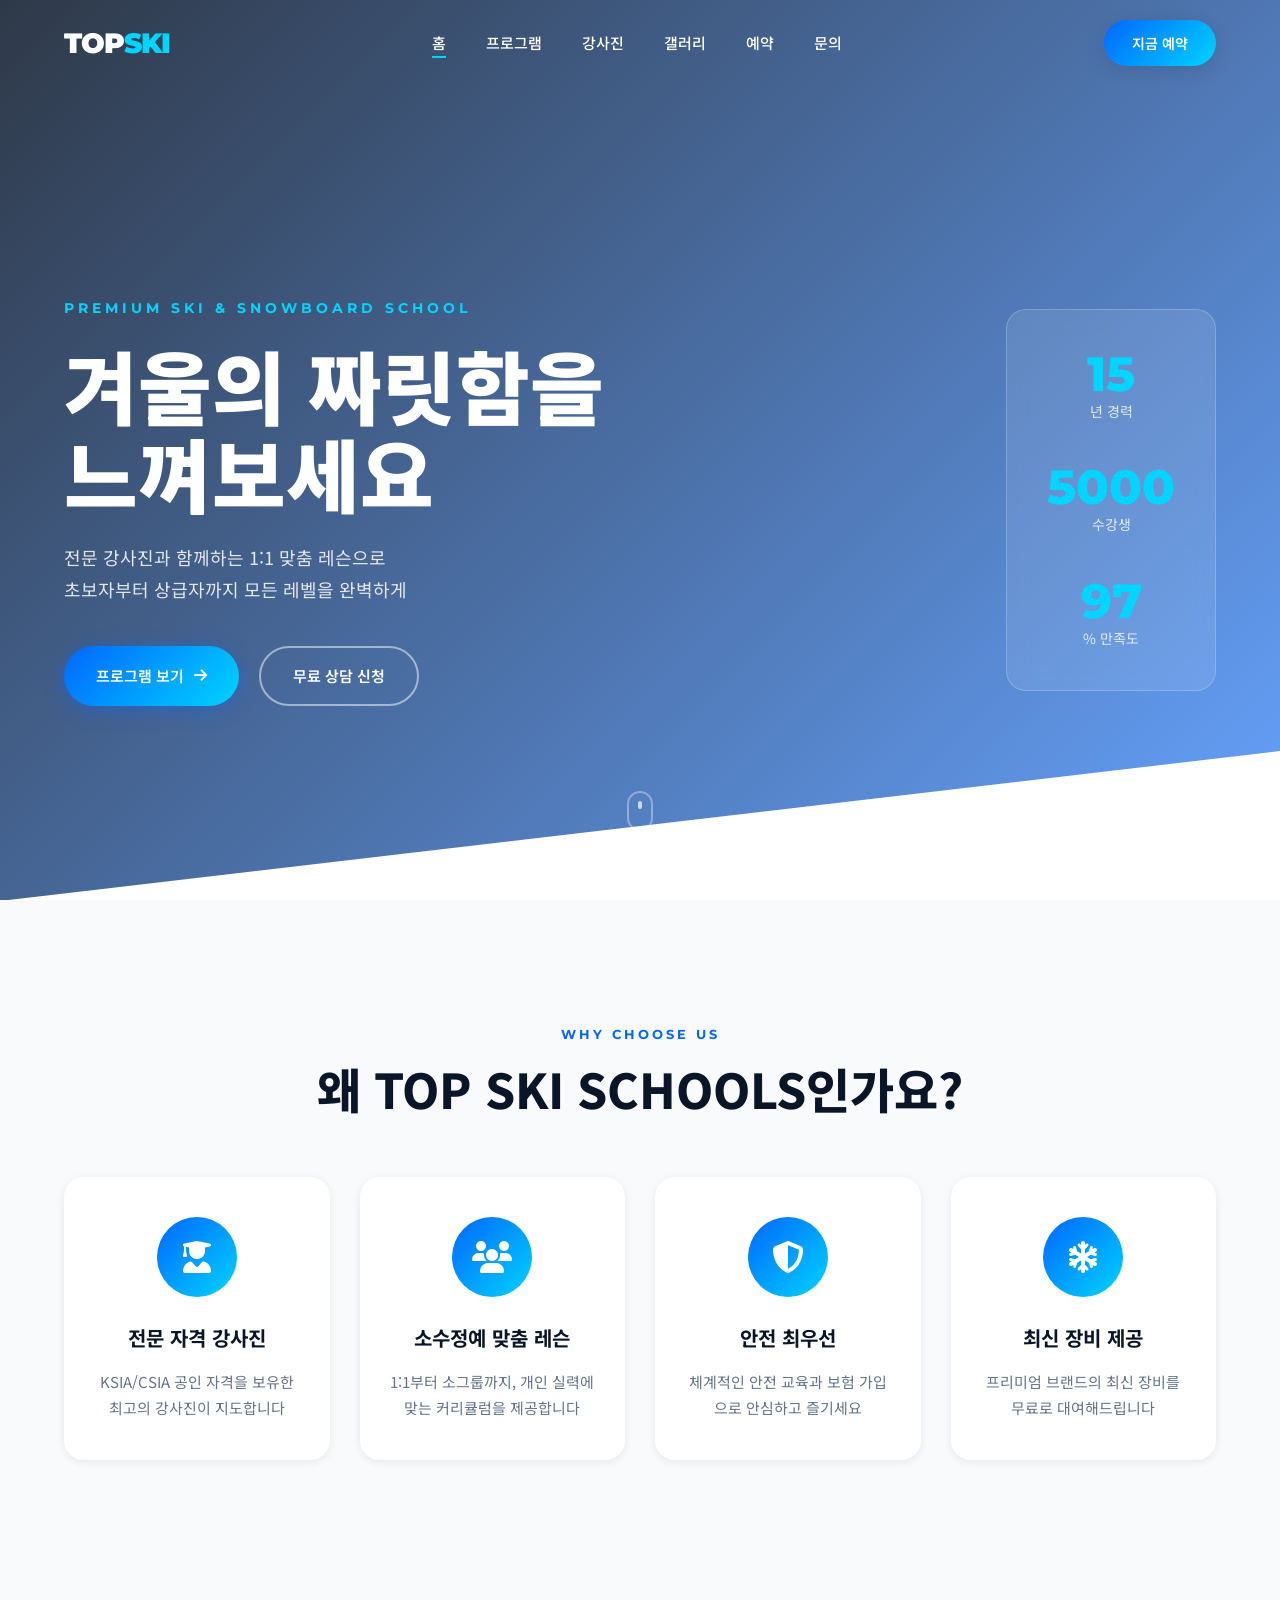
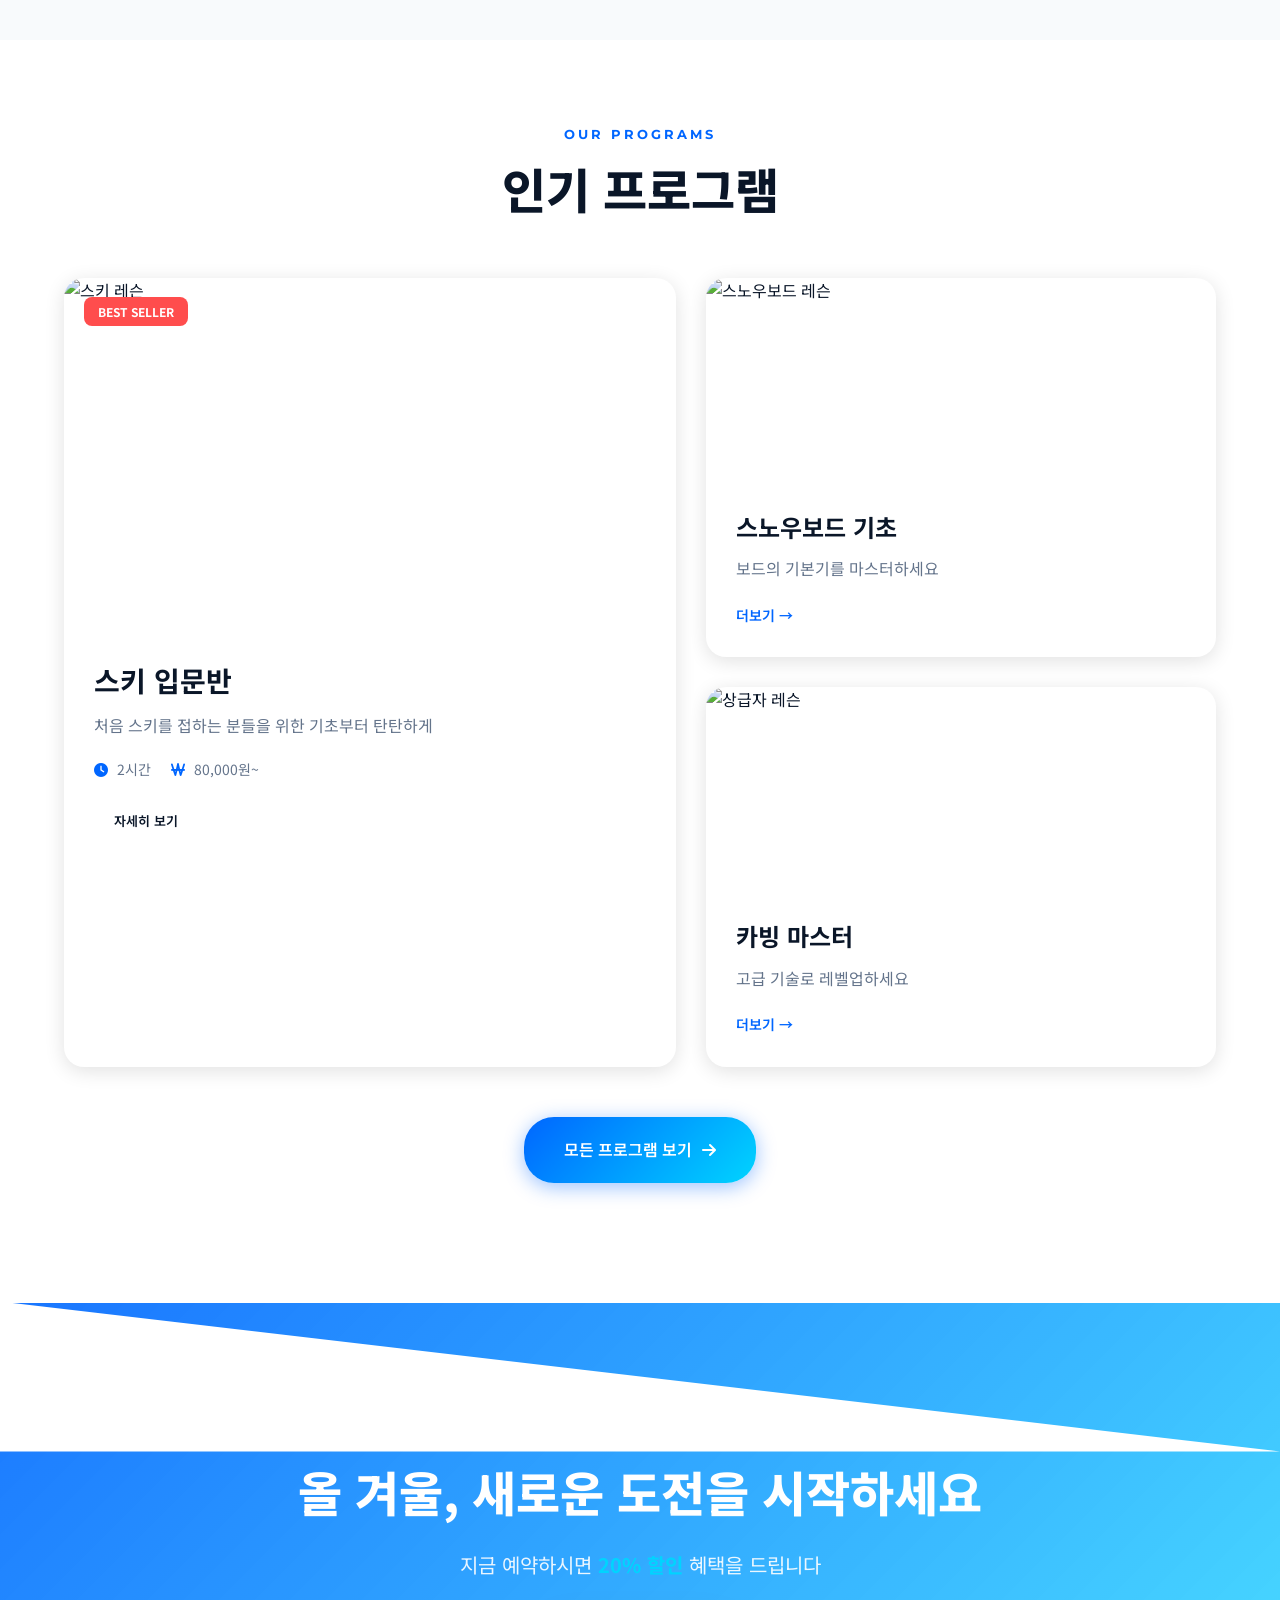
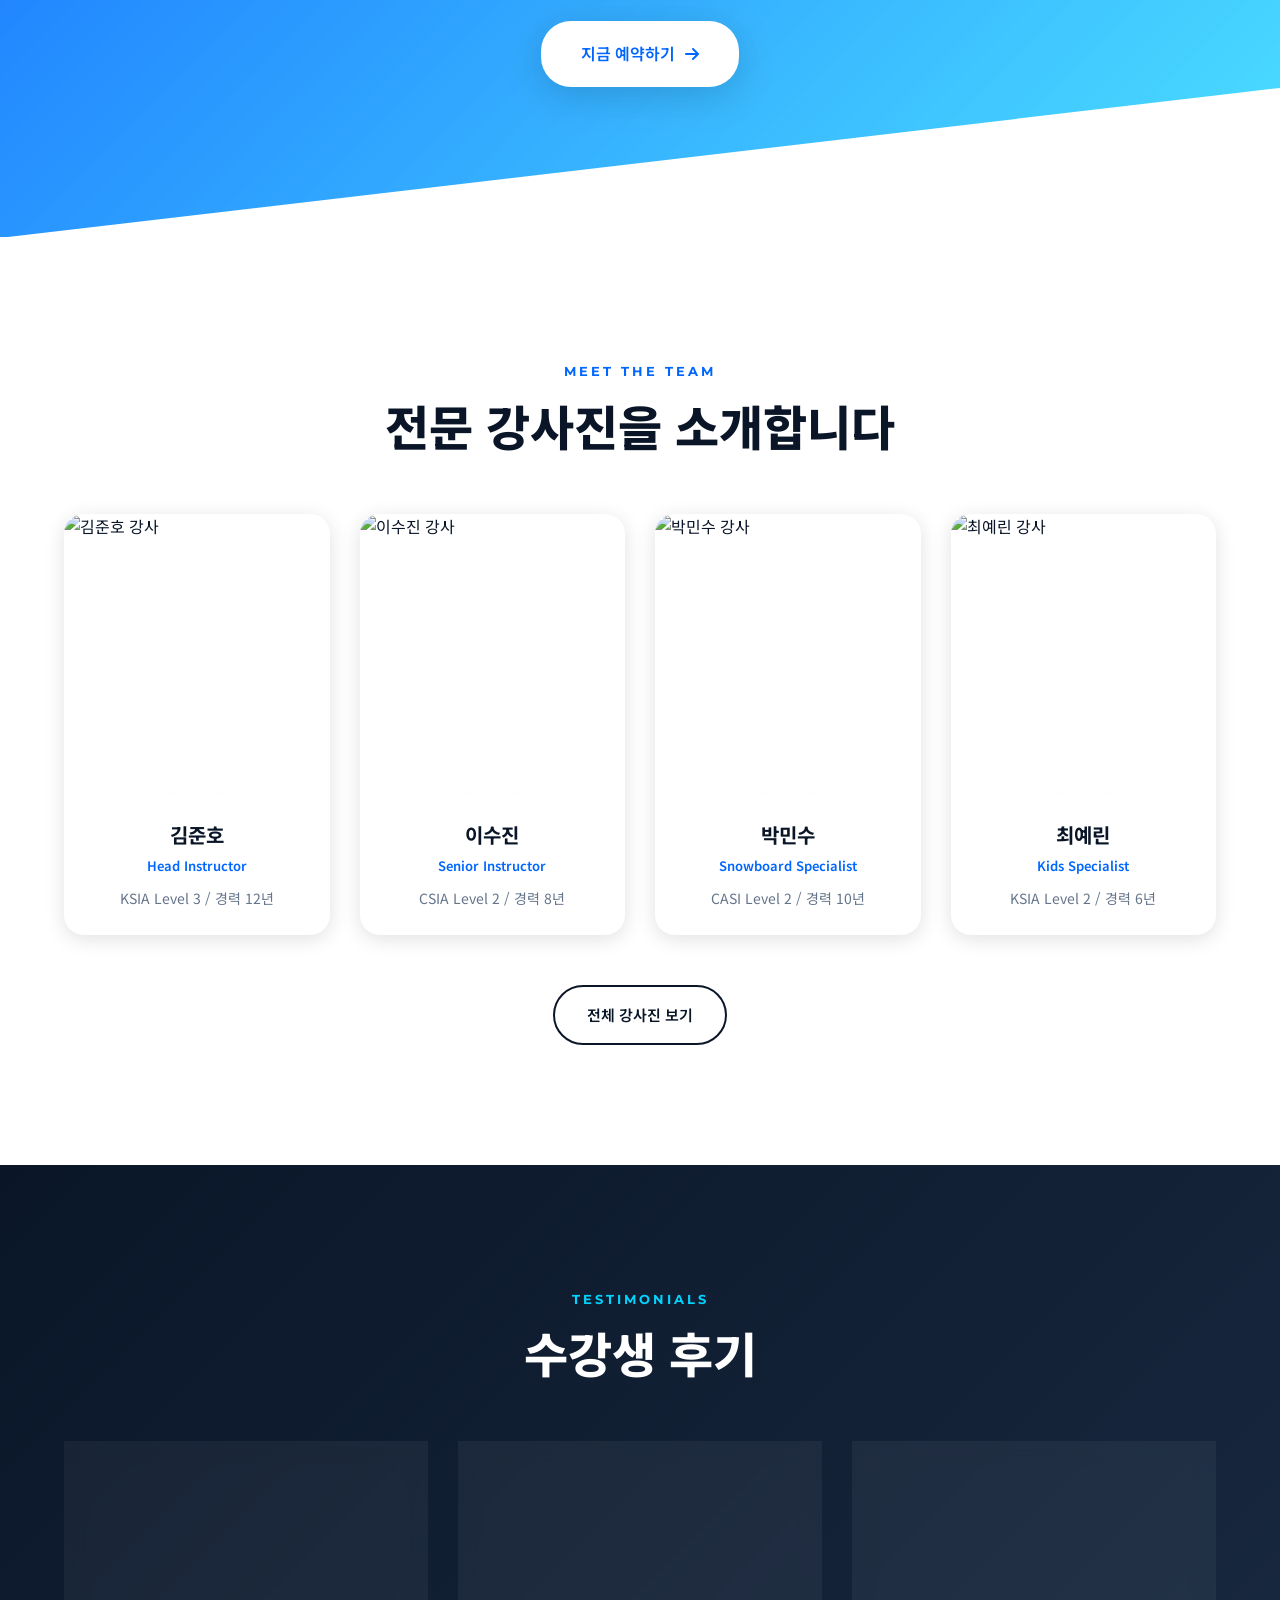
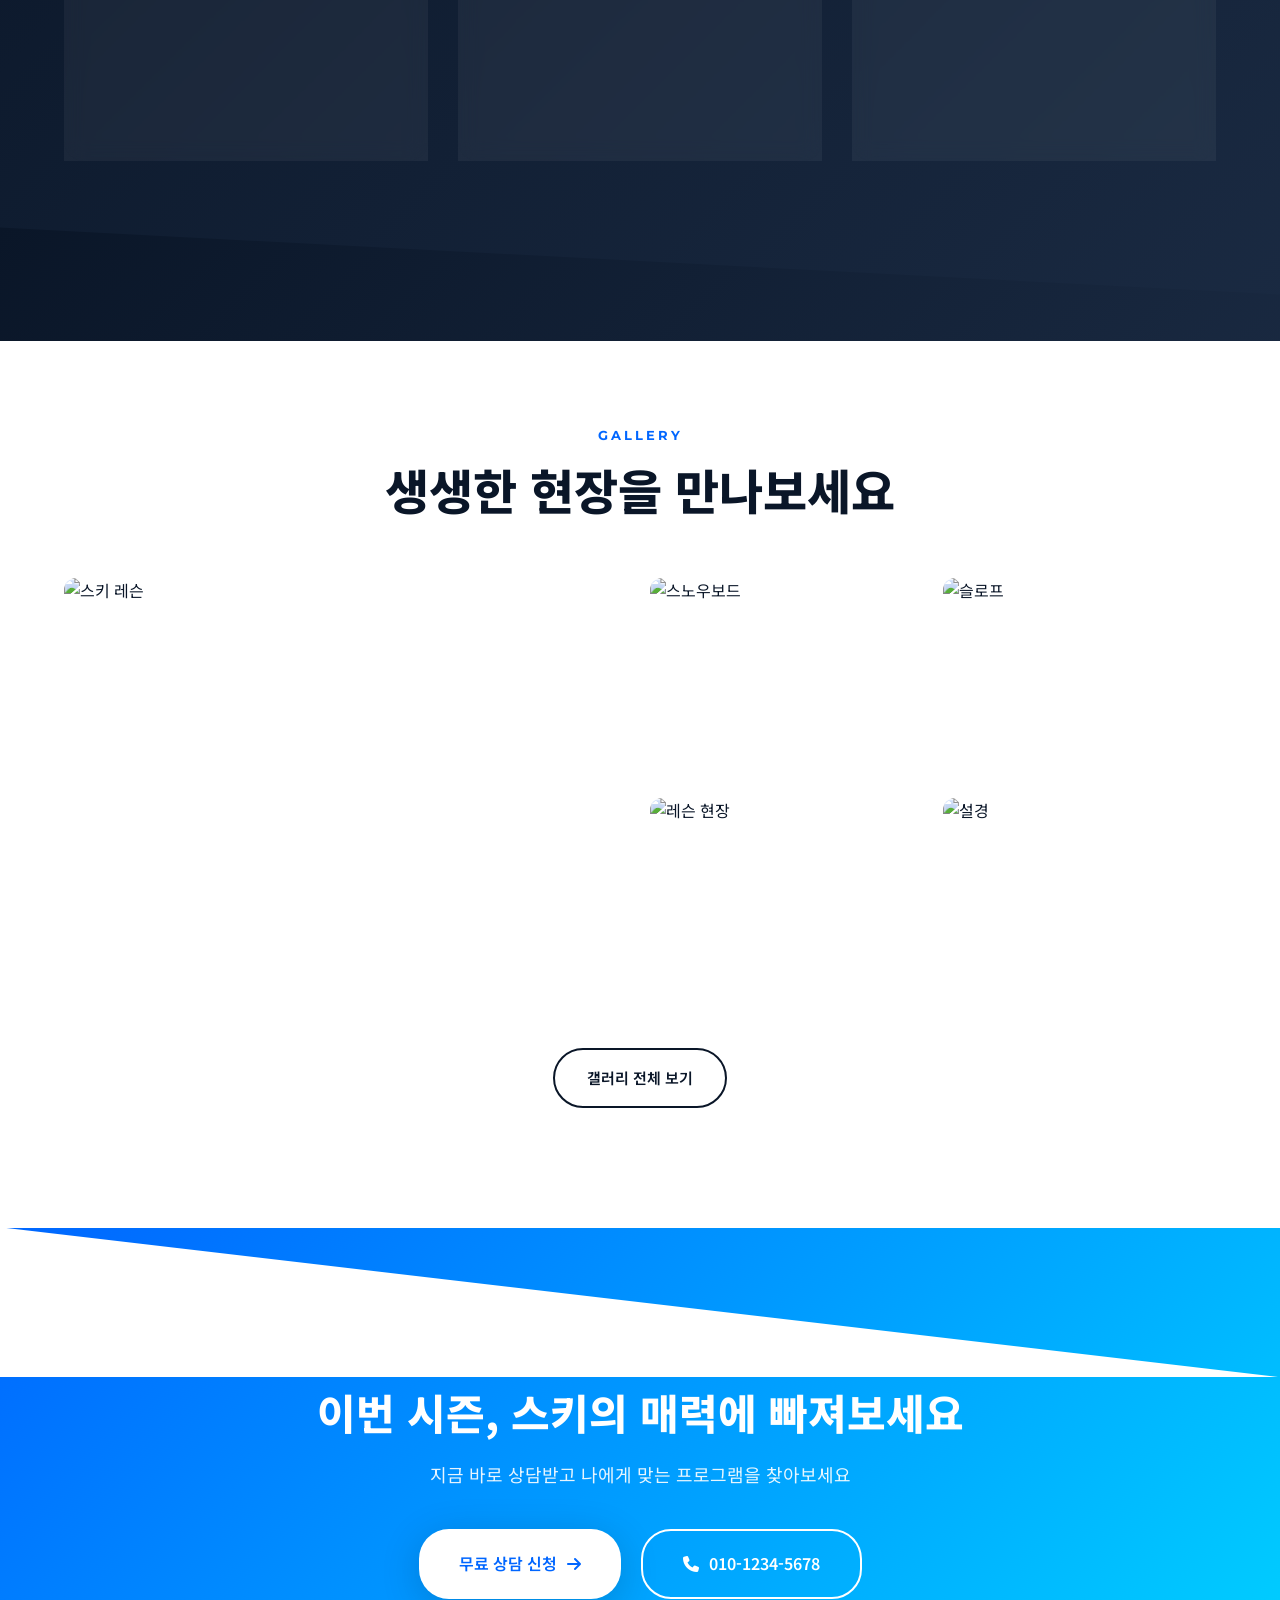
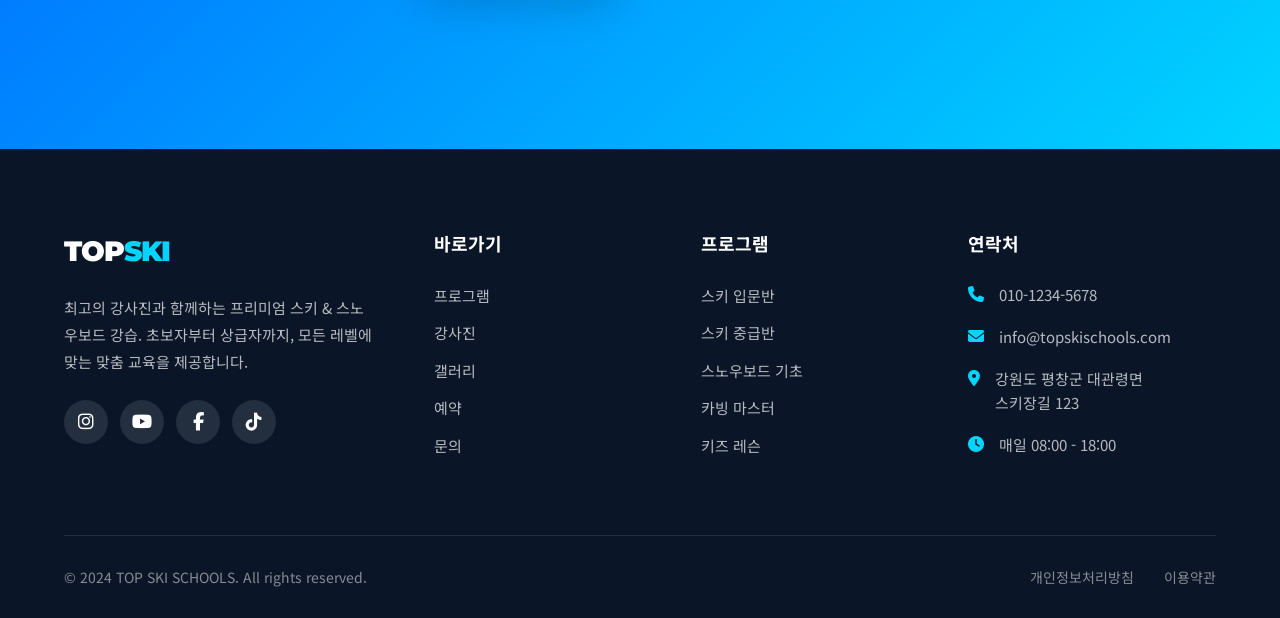
==== commit 8eb03559: "fix: Remove GSAP dependency and use CSS animations instead - Replace GSAP with Intersection Observer" ====
--- a/index.html
+++ b/index.html
@@ -474,8 +474,6 @@
     </footer>
 
     <!-- Scripts -->
-    <script src="https://cdnjs.cloudflare.com/ajax/libs/gsap/3.12.2/gsap.min.js"></script>
-    <script src="https://cdnjs.cloudflare.com/ajax/libs/gsap/3.12.2/ScrollTrigger.min.js"></script>
     <script src="js/main.js"></script>
 </body>
 </html>
--- a/css/style.css
+++ b/css/style.css
@@ -306,8 +306,6 @@
     font-weight: 700;
     letter-spacing: 4px;
     margin-bottom: 20px;
-    opacity: 0;
-    transform: translateY(30px);
 }
 
 .hero-title {
@@ -320,8 +318,6 @@
 
 .hero-title .line {
     display: block;
-    opacity: 0;
-    transform: translateY(50px);
 }
 
 .hero-desc {
@@ -329,16 +325,12 @@
     font-size: 18px;
     line-height: 1.8;
     margin-bottom: 40px;
-    opacity: 0;
-    transform: translateY(30px);
 }
 
 .hero-btns {
     display: flex;
     gap: 20px;
     flex-wrap: wrap;
-    opacity: 0;
-    transform: translateY(30px);
 }
 
 .hero-stats {
@@ -384,8 +376,6 @@
     color: var(--white);
     font-size: 12px;
     opacity: 0.7;
-    animation: fadeInUp 1s ease-out 2s forwards;
-    opacity: 0;
 }
 
 .mouse {
@@ -1872,35 +1862,151 @@
 }
 
 /* ============================================
-   Animation Classes (for GSAP)
-   ============================================ */
-.fade-in {
+   CSS Animation Classes
+   ============================================ */
+
+/* Scroll Progress Bar */
+.scroll-progress {
+    position: fixed;
+    top: 0;
+    left: 0;
+    width: 100%;
+    height: 3px;
+    background: linear-gradient(90deg, var(--primary), var(--accent));
+    z-index: 9999;
+    transform-origin: left;
+    transform: scaleX(0);
+}
+
+/* Reveal Animation */
+.reveal-element {
     opacity: 0;
     transform: translateY(30px);
-}
-
-.fade-in-left {
-    opacity: 0;
-    transform: translateX(-50px);
-}
-
-.fade-in-right {
-    opacity: 0;
-    transform: translateX(50px);
-}
-
-.scale-in {
-    opacity: 0;
-    transform: scale(0.8);
-}
-
-.split-text .char {
-    display: inline-block;
-    opacity: 0;
-    transform: translateY(50px);
-}
-
-/* Smooth Scrollbar Custom */
-.smooth-scroll {
-    overflow: hidden;
-}
+    transition: opacity 0.6s ease-out, transform 0.6s ease-out;
+}
+
+.reveal-element.revealed {
+    opacity: 1;
+    transform: translateY(0);
+}
+
+/* Staggered reveal for grid items */
+.features-grid .reveal-element:nth-child(1) { transition-delay: 0s; }
+.features-grid .reveal-element:nth-child(2) { transition-delay: 0.1s; }
+.features-grid .reveal-element:nth-child(3) { transition-delay: 0.2s; }
+.features-grid .reveal-element:nth-child(4) { transition-delay: 0.3s; }
+
+.programs-grid .reveal-element:nth-child(1) { transition-delay: 0s; }
+.programs-grid .reveal-element:nth-child(2) { transition-delay: 0.1s; }
+.programs-grid .reveal-element:nth-child(3) { transition-delay: 0.15s; }
+.programs-grid .reveal-element:nth-child(4) { transition-delay: 0.2s; }
+.programs-grid .reveal-element:nth-child(5) { transition-delay: 0.25s; }
+.programs-grid .reveal-element:nth-child(6) { transition-delay: 0.3s; }
+.programs-grid .reveal-element:nth-child(7) { transition-delay: 0.35s; }
+.programs-grid .reveal-element:nth-child(8) { transition-delay: 0.4s; }
+.programs-grid .reveal-element:nth-child(9) { transition-delay: 0.45s; }
+
+.instructors-slider .reveal-element:nth-child(1),
+.instructors-grid .reveal-element:nth-child(1) { transition-delay: 0s; }
+.instructors-slider .reveal-element:nth-child(2),
+.instructors-grid .reveal-element:nth-child(2) { transition-delay: 0.1s; }
+.instructors-slider .reveal-element:nth-child(3),
+.instructors-grid .reveal-element:nth-child(3) { transition-delay: 0.2s; }
+.instructors-slider .reveal-element:nth-child(4),
+.instructors-grid .reveal-element:nth-child(4) { transition-delay: 0.3s; }
+.instructors-slider .reveal-element:nth-child(5),
+.instructors-grid .reveal-element:nth-child(5) { transition-delay: 0.4s; }
+.instructors-slider .reveal-element:nth-child(6),
+.instructors-grid .reveal-element:nth-child(6) { transition-delay: 0.5s; }
+
+.testimonials-grid .reveal-element:nth-child(1) { transition-delay: 0s; }
+.testimonials-grid .reveal-element:nth-child(2) { transition-delay: 0.15s; }
+.testimonials-grid .reveal-element:nth-child(3) { transition-delay: 0.3s; }
+
+.gallery-grid .reveal-element:nth-child(1),
+.gallery-full-grid .reveal-element:nth-child(1) { transition-delay: 0s; }
+.gallery-grid .reveal-element:nth-child(2),
+.gallery-full-grid .reveal-element:nth-child(2) { transition-delay: 0.05s; }
+.gallery-grid .reveal-element:nth-child(3),
+.gallery-full-grid .reveal-element:nth-child(3) { transition-delay: 0.1s; }
+.gallery-grid .reveal-element:nth-child(4),
+.gallery-full-grid .reveal-element:nth-child(4) { transition-delay: 0.15s; }
+.gallery-grid .reveal-element:nth-child(5),
+.gallery-full-grid .reveal-element:nth-child(5) { transition-delay: 0.2s; }
+.gallery-grid .reveal-element:nth-child(6),
+.gallery-full-grid .reveal-element:nth-child(6) { transition-delay: 0.25s; }
+.gallery-grid .reveal-element:nth-child(7),
+.gallery-full-grid .reveal-element:nth-child(7) { transition-delay: 0.3s; }
+.gallery-grid .reveal-element:nth-child(8),
+.gallery-full-grid .reveal-element:nth-child(8) { transition-delay: 0.35s; }
+.gallery-grid .reveal-element:nth-child(9),
+.gallery-full-grid .reveal-element:nth-child(9) { transition-delay: 0.4s; }
+.gallery-grid .reveal-element:nth-child(10),
+.gallery-full-grid .reveal-element:nth-child(10) { transition-delay: 0.45s; }
+.gallery-grid .reveal-element:nth-child(11),
+.gallery-full-grid .reveal-element:nth-child(11) { transition-delay: 0.5s; }
+.gallery-grid .reveal-element:nth-child(12),
+.gallery-full-grid .reveal-element:nth-child(12) { transition-delay: 0.55s; }
+
+/* Hero Section - Always visible with entrance animation */
+.hero-subtitle,
+.hero-title .line,
+.hero-desc,
+.hero-btns {
+    opacity: 1;
+    transform: none;
+    animation: fadeInUp 0.8s ease-out forwards;
+}
+
+.hero-subtitle { animation-delay: 0.2s; }
+.hero-title .line:nth-child(1) { animation-delay: 0.4s; }
+.hero-title .line:nth-child(2) { animation-delay: 0.6s; }
+.hero-desc { animation-delay: 0.8s; }
+.hero-btns { animation-delay: 1s; }
+
+@keyframes fadeInUp {
+    from {
+        opacity: 0;
+        transform: translateY(30px);
+    }
+    to {
+        opacity: 1;
+        transform: translateY(0);
+    }
+}
+
+@keyframes fadeIn {
+    from {
+        opacity: 0;
+    }
+    to {
+        opacity: 1;
+    }
+}
+
+/* Form focus animation */
+.form-group.focused input,
+.form-group.focused select,
+.form-group.focused textarea {
+    border-color: var(--primary);
+    box-shadow: 0 0 0 3px rgba(0, 102, 255, 0.1);
+}
+
+/* Hover lift effect for cards */
+.feature-card,
+.program-card,
+.program-card-full,
+.instructor-card,
+.instructor-card-full,
+.testimonial-card {
+    transition: transform 0.3s ease, box-shadow 0.3s ease;
+}
+
+.feature-card:hover,
+.program-card:hover,
+.program-card-full:hover,
+.instructor-card:hover,
+.instructor-card-full:hover,
+.testimonial-card:hover {
+    transform: translateY(-10px);
+}
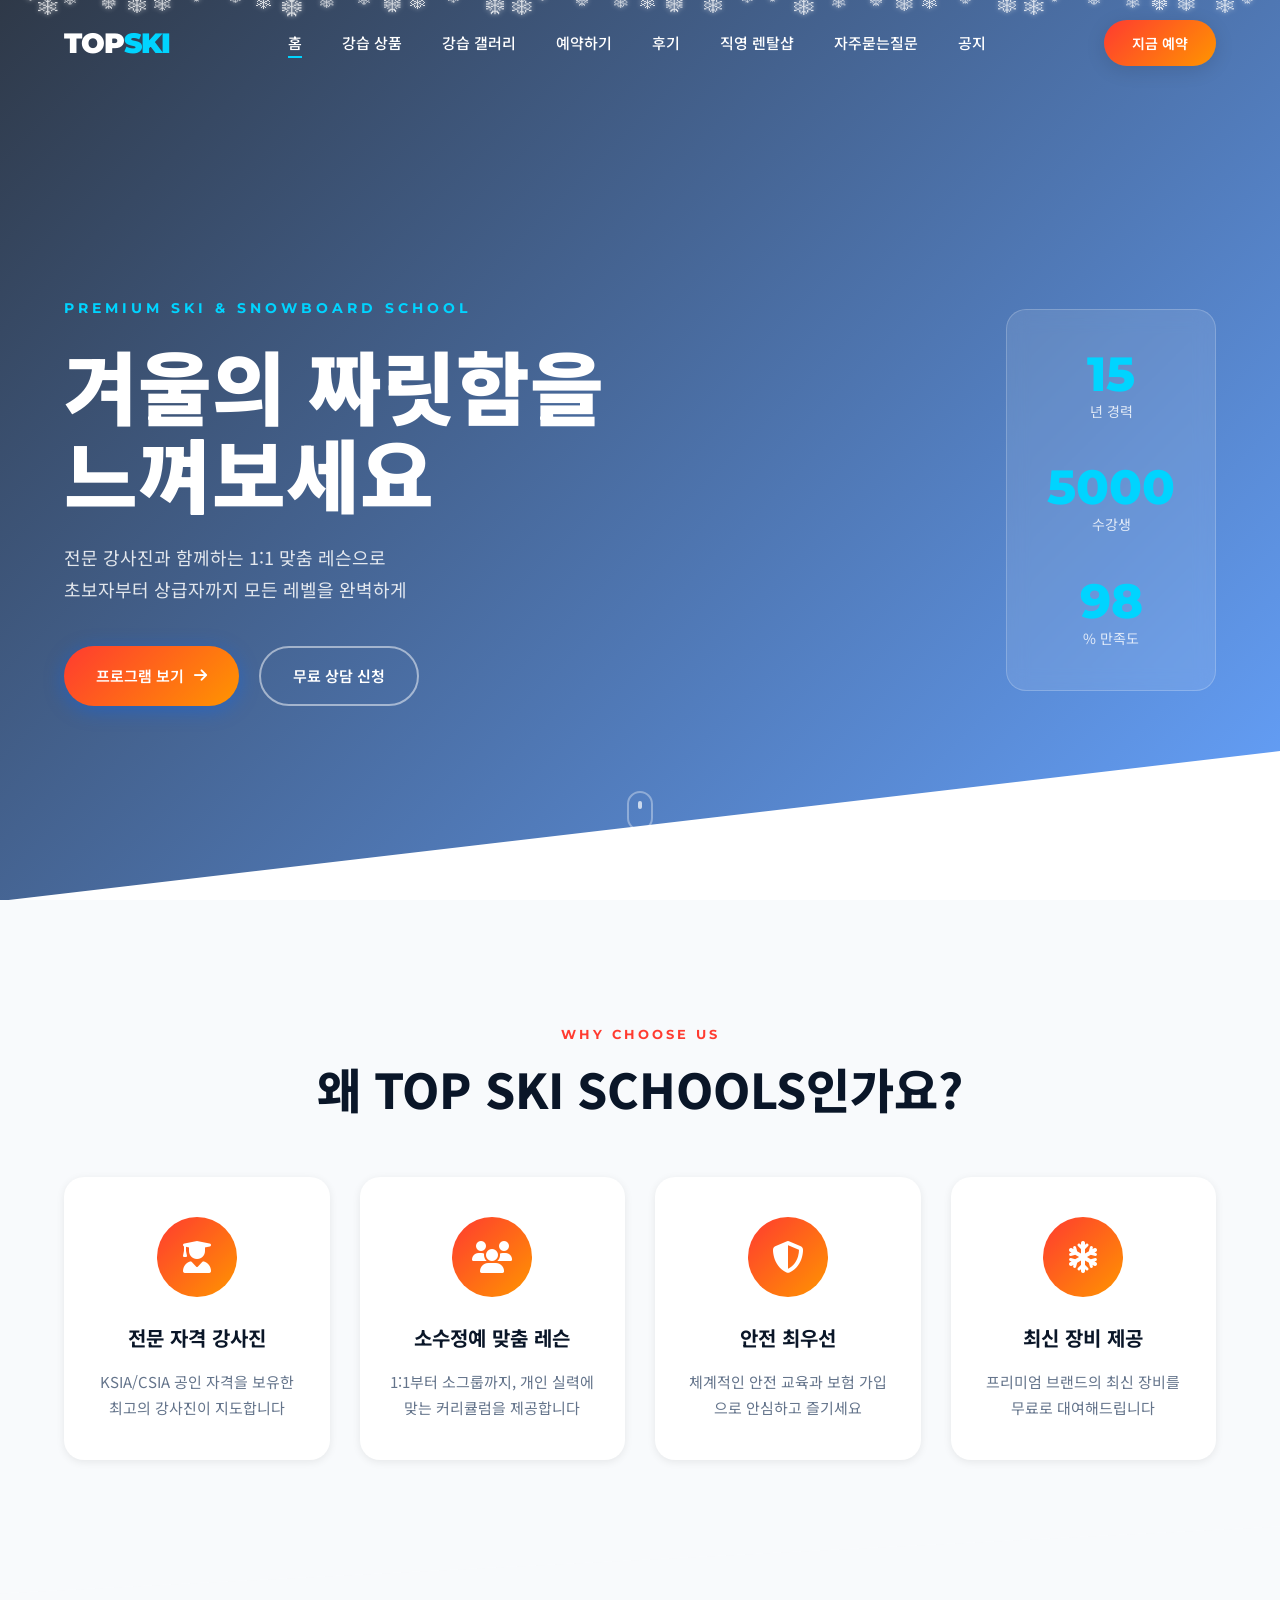
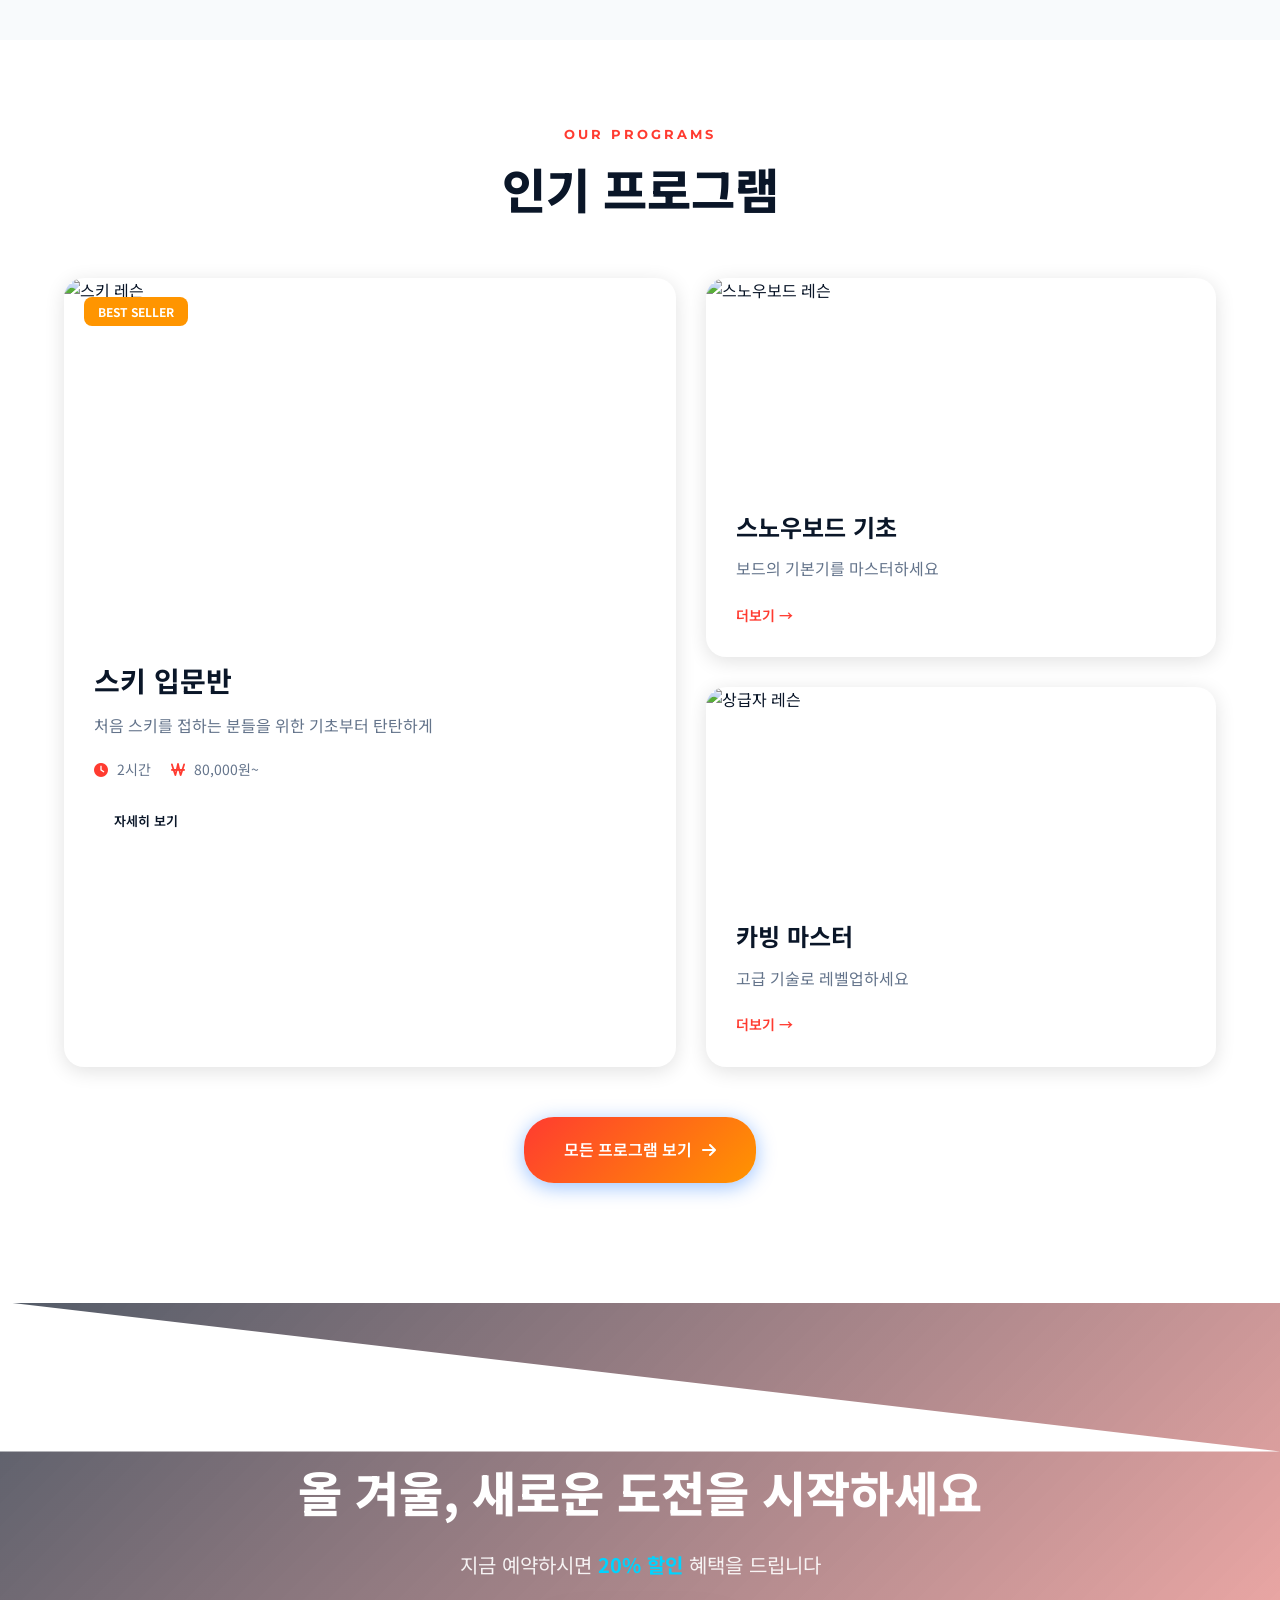
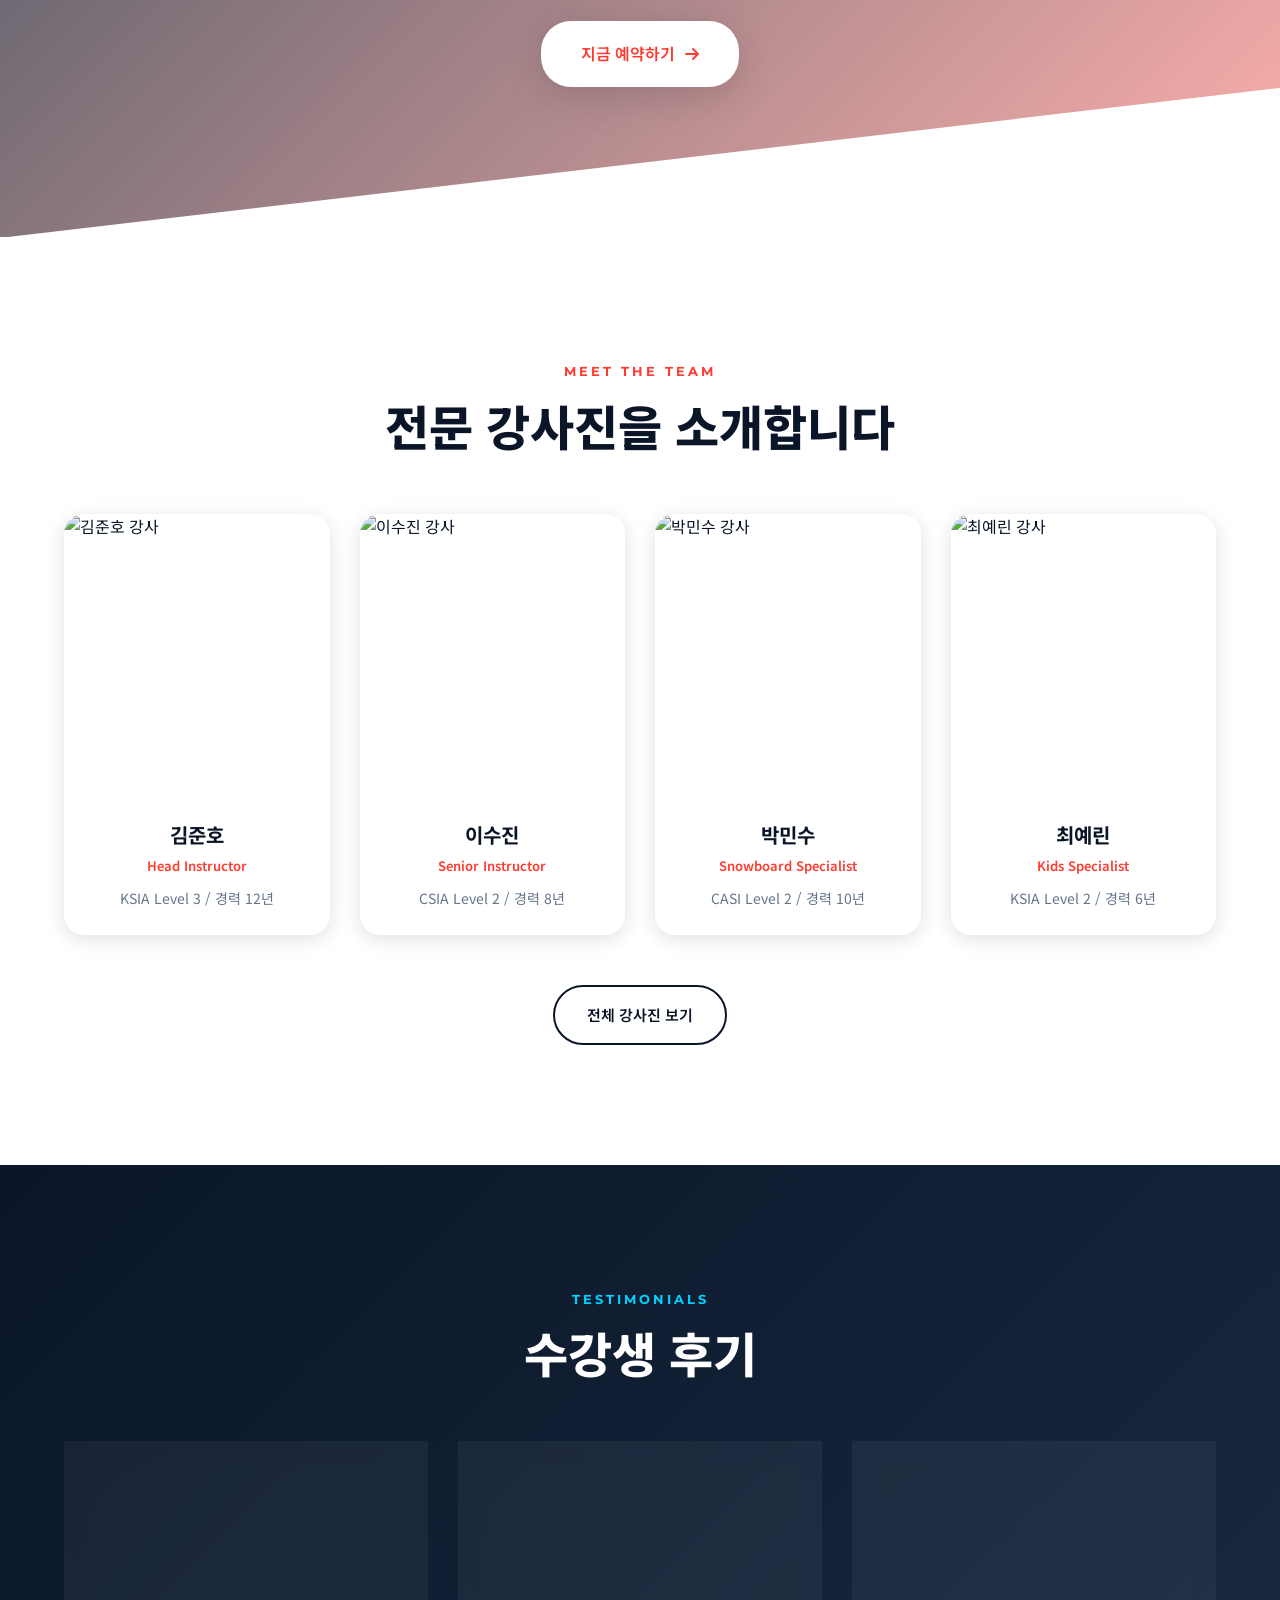
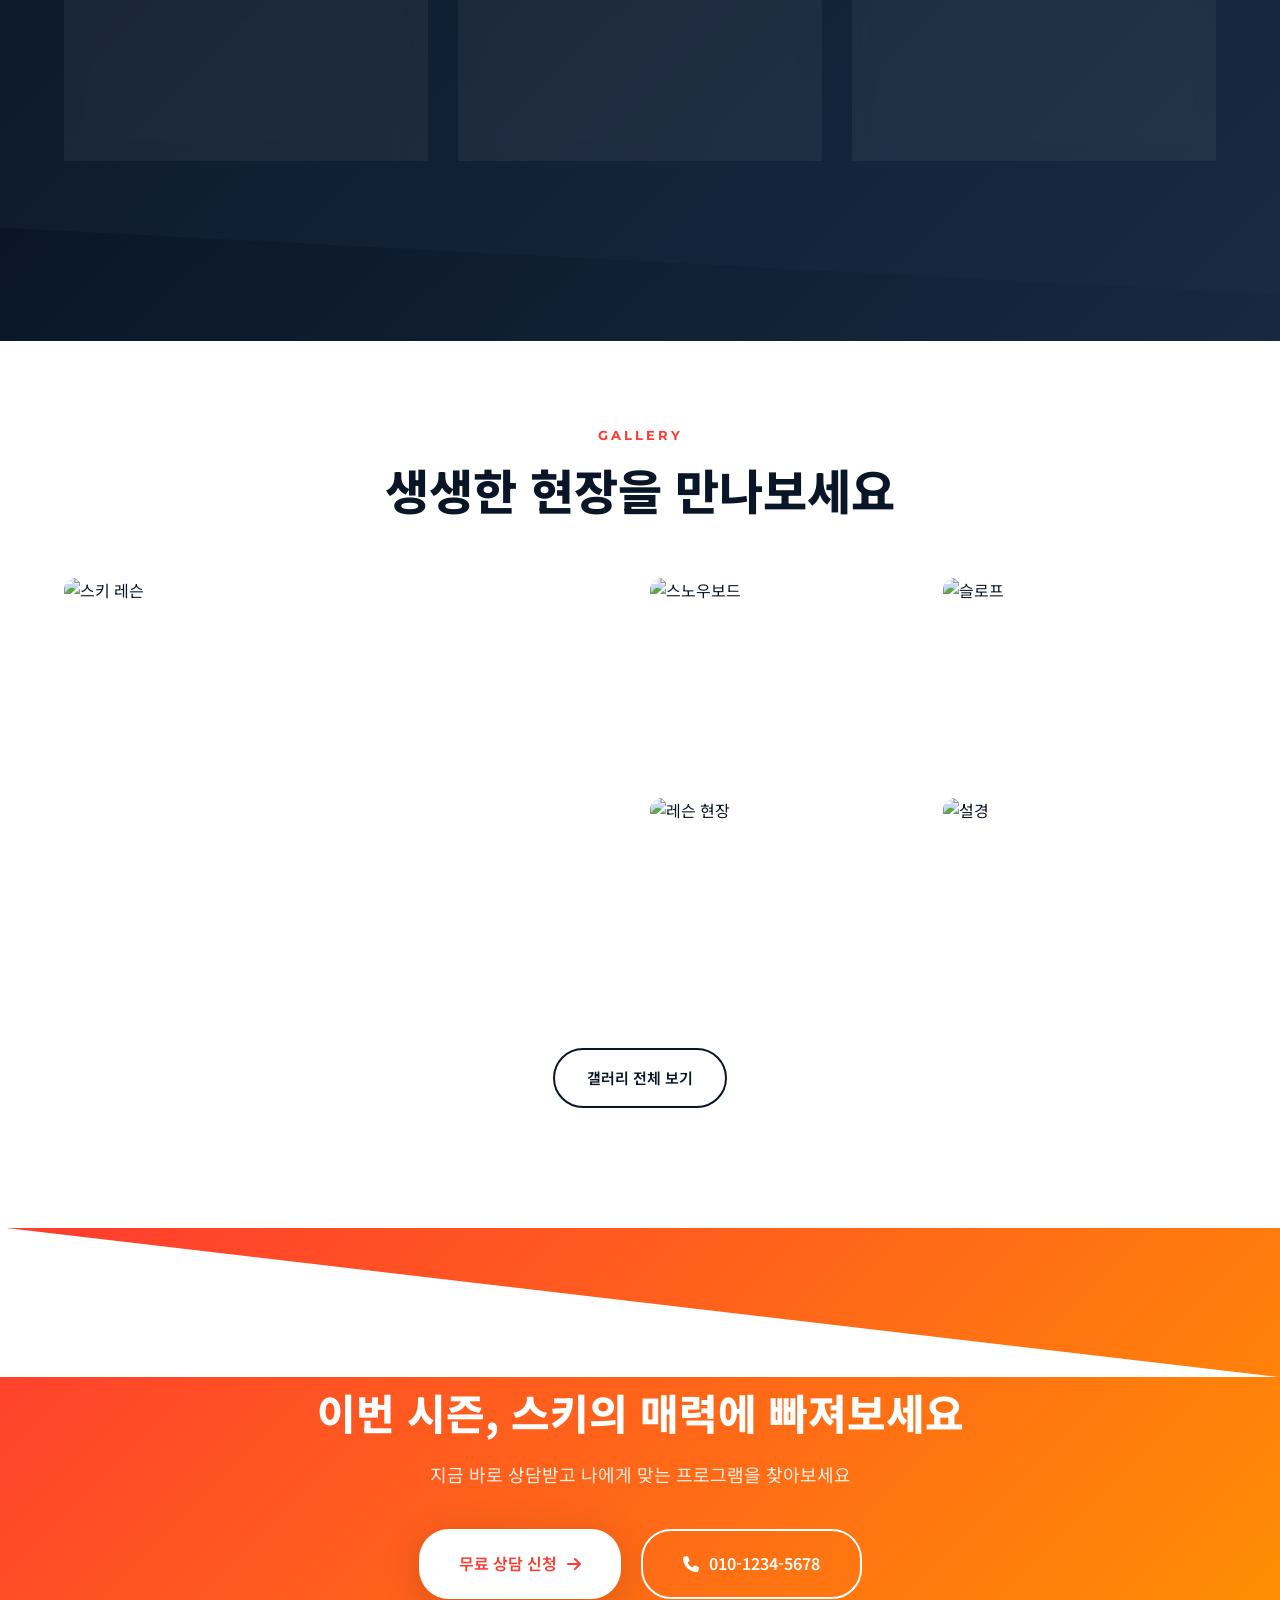
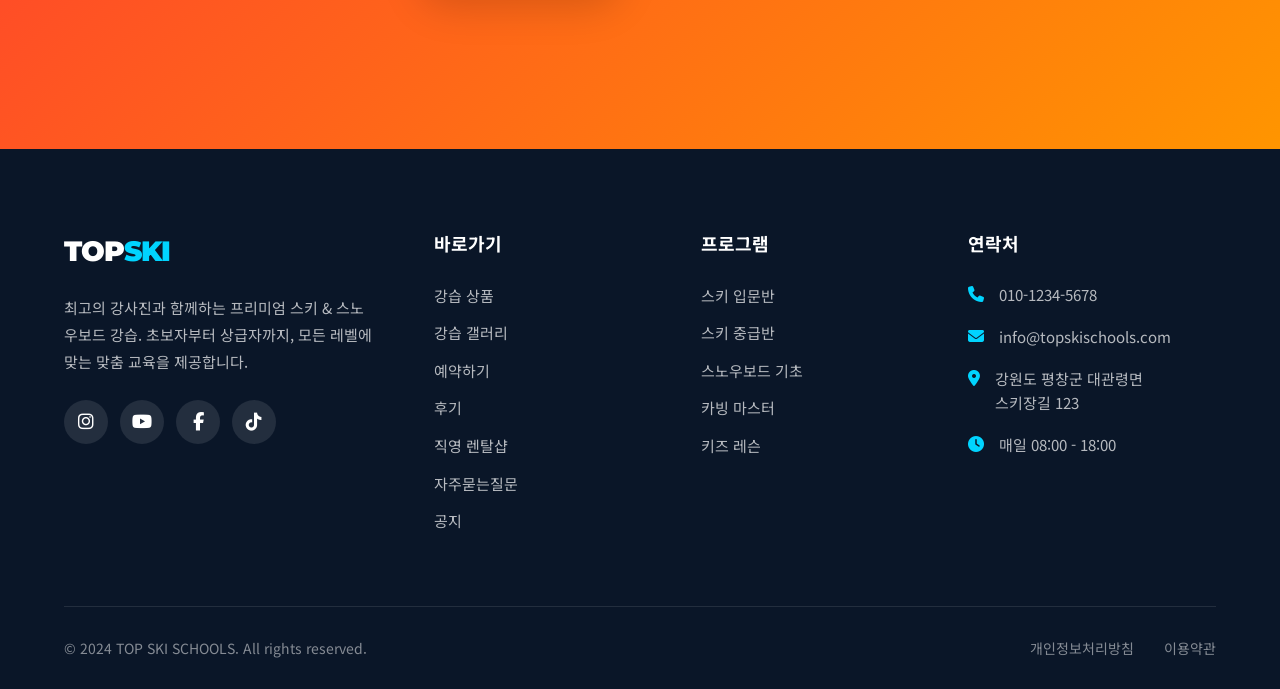
==== commit 8a8689df: "feat: Add new pages and redesign menu structure with snow effect - Update navigation menu structure " ====
--- a/index.html
+++ b/index.html
@@ -17,6 +17,50 @@
         </div>
     </div>
 
+    <!-- Snow Effect -->
+    <div class="snowfall">
+        <div class="snowflake">❄</div>
+        <div class="snowflake">❅</div>
+        <div class="snowflake">❆</div>
+        <div class="snowflake">❄</div>
+        <div class="snowflake">❅</div>
+        <div class="snowflake">❆</div>
+        <div class="snowflake">❄</div>
+        <div class="snowflake">❅</div>
+        <div class="snowflake">❆</div>
+        <div class="snowflake">❄</div>
+        <div class="snowflake">❅</div>
+        <div class="snowflake">❆</div>
+        <div class="snowflake">❄</div>
+        <div class="snowflake">❅</div>
+        <div class="snowflake">❆</div>
+        <div class="snowflake">❄</div>
+        <div class="snowflake">❅</div>
+        <div class="snowflake">❆</div>
+        <div class="snowflake">❄</div>
+        <div class="snowflake">❅</div>
+        <div class="snowflake">❆</div>
+        <div class="snowflake">❄</div>
+        <div class="snowflake">❅</div>
+        <div class="snowflake">❆</div>
+        <div class="snowflake">❄</div>
+        <div class="snowflake">❅</div>
+        <div class="snowflake">❆</div>
+        <div class="snowflake">❄</div>
+        <div class="snowflake">❅</div>
+        <div class="snowflake">❆</div>
+        <div class="snowflake">❄</div>
+        <div class="snowflake">❅</div>
+        <div class="snowflake">❆</div>
+        <div class="snowflake">❄</div>
+        <div class="snowflake">❅</div>
+        <div class="snowflake">❆</div>
+        <div class="snowflake">❄</div>
+        <div class="snowflake">❅</div>
+        <div class="snowflake">❆</div>
+        <div class="snowflake">❄</div>
+    </div>
+
     <!-- Navigation -->
     <nav class="navbar">
         <div class="nav-container">
@@ -25,11 +69,13 @@
             </a>
             <ul class="nav-menu">
                 <li><a href="index.html" class="nav-link active">홈</a></li>
-                <li><a href="programs.html" class="nav-link">프로그램</a></li>
-                <li><a href="instructors.html" class="nav-link">강사진</a></li>
-                <li><a href="gallery.html" class="nav-link">갤러리</a></li>
-                <li><a href="booking.html" class="nav-link">예약</a></li>
-                <li><a href="contact.html" class="nav-link">문의</a></li>
+                <li><a href="programs.html" class="nav-link">강습 상품</a></li>
+                <li><a href="gallery.html" class="nav-link">강습 갤러리</a></li>
+                <li><a href="booking.html" class="nav-link">예약하기</a></li>
+                <li><a href="reviews.html" class="nav-link">후기</a></li>
+                <li><a href="rental.html" class="nav-link">직영 렌탈샵</a></li>
+                <li><a href="faq.html" class="nav-link">자주묻는질문</a></li>
+                <li><a href="notice.html" class="nav-link">공지</a></li>
             </ul>
             <a href="booking.html" class="nav-cta">지금 예약</a>
             <div class="hamburger">
@@ -424,11 +470,13 @@
                 <div class="footer-links">
                     <h4>바로가기</h4>
                     <ul>
-                        <li><a href="programs.html">프로그램</a></li>
-                        <li><a href="instructors.html">강사진</a></li>
-                        <li><a href="gallery.html">갤러리</a></li>
-                        <li><a href="booking.html">예약</a></li>
-                        <li><a href="contact.html">문의</a></li>
+                        <li><a href="programs.html">강습 상품</a></li>
+                        <li><a href="gallery.html">강습 갤러리</a></li>
+                        <li><a href="booking.html">예약하기</a></li>
+                        <li><a href="reviews.html">후기</a></li>
+                        <li><a href="rental.html">직영 렌탈샵</a></li>
+                        <li><a href="faq.html">자주묻는질문</a></li>
+                        <li><a href="notice.html">공지</a></li>
                     </ul>
                 </div>
                 <div class="footer-links">
--- a/css/style.css
+++ b/css/style.css
@@ -3,12 +3,13 @@
    Modern, Dynamic, Responsive Design
    ============================================ */
 
-/* CSS Variables */
+/* CSS Variables - Bold & Dynamic Colors */
 :root {
-    --primary: #0066FF;
-    --primary-dark: #0052CC;
-    --secondary: #FF4D4D;
+    --primary: #FF3B30;
+    --primary-dark: #CC2F26;
+    --secondary: #FF9500;
     --accent: #00D4FF;
+    --accent-green: #34C759;
     --dark: #0A1628;
     --dark-light: #1A2A42;
     --light: #F8FAFC;
@@ -16,9 +17,11 @@
     --gray-light: #E2E8F0;
     --white: #FFFFFF;
 
-    --gradient-primary: linear-gradient(135deg, var(--primary) 0%, var(--accent) 100%);
+    --gradient-primary: linear-gradient(135deg, #FF3B30 0%, #FF9500 100%);
+    --gradient-fire: linear-gradient(135deg, #FF3B30 0%, #FF6B00 50%, #FFD60A 100%);
     --gradient-dark: linear-gradient(135deg, var(--dark) 0%, var(--dark-light) 100%);
-    --gradient-hero: linear-gradient(135deg, rgba(0,102,255,0.9) 0%, rgba(0,212,255,0.7) 100%);
+    --gradient-hero: linear-gradient(135deg, rgba(10,22,40,0.7) 0%, rgba(255,59,48,0.4) 100%);
+    --gradient-cool: linear-gradient(135deg, #667eea 0%, #764ba2 100%);
 
     --shadow-sm: 0 2px 8px rgba(0,0,0,0.08);
     --shadow-md: 0 4px 20px rgba(0,0,0,0.12);
@@ -2010,3 +2013,509 @@
 .testimonial-card:hover {
     transform: translateY(-10px);
 }
+
+/* ============================================
+   Snow Effect
+   ============================================ */
+.snowfall {
+    position: fixed;
+    top: 0;
+    left: 0;
+    width: 100%;
+    height: 100%;
+    pointer-events: none;
+    z-index: 9998;
+    overflow: hidden;
+}
+
+.snowflake {
+    position: absolute;
+    top: -10px;
+    color: #fff;
+    font-size: 1em;
+    text-shadow: 0 0 5px rgba(255,255,255,0.8);
+    animation: snowfall linear infinite;
+    opacity: 0.8;
+}
+
+@keyframes snowfall {
+    0% {
+        transform: translateY(0) rotate(0deg);
+    }
+    100% {
+        transform: translateY(100vh) rotate(360deg);
+    }
+}
+
+.snowflake:nth-child(1) { left: 5%; animation-duration: 8s; animation-delay: 0s; font-size: 0.8em; }
+.snowflake:nth-child(2) { left: 10%; animation-duration: 12s; animation-delay: 1s; font-size: 1.2em; }
+.snowflake:nth-child(3) { left: 15%; animation-duration: 10s; animation-delay: 2s; font-size: 0.6em; }
+.snowflake:nth-child(4) { left: 20%; animation-duration: 9s; animation-delay: 0.5s; font-size: 1em; }
+.snowflake:nth-child(5) { left: 25%; animation-duration: 11s; animation-delay: 3s; font-size: 0.9em; }
+.snowflake:nth-child(6) { left: 30%; animation-duration: 8s; animation-delay: 1.5s; font-size: 1.1em; }
+.snowflake:nth-child(7) { left: 35%; animation-duration: 13s; animation-delay: 2.5s; font-size: 0.7em; }
+.snowflake:nth-child(8) { left: 40%; animation-duration: 9s; animation-delay: 0.2s; font-size: 1.3em; }
+.snowflake:nth-child(9) { left: 45%; animation-duration: 10s; animation-delay: 4s; font-size: 0.8em; }
+.snowflake:nth-child(10) { left: 50%; animation-duration: 11s; animation-delay: 1.2s; font-size: 1em; }
+.snowflake:nth-child(11) { left: 55%; animation-duration: 8s; animation-delay: 2.8s; font-size: 1.2em; }
+.snowflake:nth-child(12) { left: 60%; animation-duration: 12s; animation-delay: 0.8s; font-size: 0.6em; }
+.snowflake:nth-child(13) { left: 65%; animation-duration: 10s; animation-delay: 3.5s; font-size: 0.9em; }
+.snowflake:nth-child(14) { left: 70%; animation-duration: 9s; animation-delay: 1.8s; font-size: 1.1em; }
+.snowflake:nth-child(15) { left: 75%; animation-duration: 11s; animation-delay: 0.3s; font-size: 0.7em; }
+.snowflake:nth-child(16) { left: 80%; animation-duration: 8s; animation-delay: 2.2s; font-size: 1.3em; }
+.snowflake:nth-child(17) { left: 85%; animation-duration: 13s; animation-delay: 4.5s; font-size: 0.8em; }
+.snowflake:nth-child(18) { left: 90%; animation-duration: 9s; animation-delay: 1.6s; font-size: 1em; }
+.snowflake:nth-child(19) { left: 95%; animation-duration: 10s; animation-delay: 3.2s; font-size: 1.2em; }
+.snowflake:nth-child(20) { left: 2%; animation-duration: 11s; animation-delay: 0.6s; font-size: 0.6em; }
+.snowflake:nth-child(21) { left: 8%; animation-duration: 12s; animation-delay: 2.4s; font-size: 0.9em; }
+.snowflake:nth-child(22) { left: 12%; animation-duration: 9s; animation-delay: 1.4s; font-size: 1.1em; }
+.snowflake:nth-child(23) { left: 18%; animation-duration: 10s; animation-delay: 3.8s; font-size: 0.7em; }
+.snowflake:nth-child(24) { left: 22%; animation-duration: 8s; animation-delay: 0.9s; font-size: 1.3em; }
+.snowflake:nth-child(25) { left: 28%; animation-duration: 11s; animation-delay: 2.6s; font-size: 0.8em; }
+.snowflake:nth-child(26) { left: 32%; animation-duration: 13s; animation-delay: 4.2s; font-size: 1em; }
+.snowflake:nth-child(27) { left: 38%; animation-duration: 9s; animation-delay: 1.1s; font-size: 1.2em; }
+.snowflake:nth-child(28) { left: 42%; animation-duration: 10s; animation-delay: 3.4s; font-size: 0.6em; }
+.snowflake:nth-child(29) { left: 48%; animation-duration: 8s; animation-delay: 0.4s; font-size: 0.9em; }
+.snowflake:nth-child(30) { left: 52%; animation-duration: 12s; animation-delay: 2.1s; font-size: 1.1em; }
+.snowflake:nth-child(31) { left: 58%; animation-duration: 11s; animation-delay: 4.8s; font-size: 0.7em; }
+.snowflake:nth-child(32) { left: 62%; animation-duration: 9s; animation-delay: 1.3s; font-size: 1.3em; }
+.snowflake:nth-child(33) { left: 68%; animation-duration: 10s; animation-delay: 3.1s; font-size: 0.8em; }
+.snowflake:nth-child(34) { left: 72%; animation-duration: 8s; animation-delay: 0.7s; font-size: 1em; }
+.snowflake:nth-child(35) { left: 78%; animation-duration: 13s; animation-delay: 2.9s; font-size: 1.2em; }
+.snowflake:nth-child(36) { left: 82%; animation-duration: 11s; animation-delay: 4.1s; font-size: 0.6em; }
+.snowflake:nth-child(37) { left: 88%; animation-duration: 9s; animation-delay: 1.9s; font-size: 0.9em; }
+.snowflake:nth-child(38) { left: 92%; animation-duration: 10s; animation-delay: 3.6s; font-size: 1.1em; }
+.snowflake:nth-child(39) { left: 97%; animation-duration: 8s; animation-delay: 0.1s; font-size: 0.7em; }
+.snowflake:nth-child(40) { left: 3%; animation-duration: 12s; animation-delay: 2.3s; font-size: 1.3em; }
+
+/* ============================================
+   Sub Page Hero (with image background)
+   ============================================ */
+.sub-hero {
+    position: relative;
+    height: 60vh;
+    min-height: 400px;
+    display: flex;
+    align-items: center;
+    justify-content: center;
+    overflow: hidden;
+    background: var(--dark);
+}
+
+.sub-hero-bg {
+    position: absolute;
+    top: 0;
+    left: 0;
+    width: 100%;
+    height: 100%;
+    background-size: cover;
+    background-position: center;
+    background-repeat: no-repeat;
+}
+
+.sub-hero-bg::after {
+    content: '';
+    position: absolute;
+    top: 0;
+    left: 0;
+    width: 100%;
+    height: 100%;
+    background: linear-gradient(135deg, rgba(10,22,40,0.85) 0%, rgba(255,59,48,0.6) 100%);
+}
+
+.sub-hero-content {
+    position: relative;
+    z-index: 2;
+    text-align: center;
+    color: var(--white);
+    padding: 0 20px;
+}
+
+.sub-hero-content h1 {
+    font-size: 56px;
+    font-weight: 900;
+    margin-bottom: 15px;
+    text-transform: uppercase;
+    letter-spacing: 3px;
+    text-shadow: 2px 4px 20px rgba(0,0,0,0.3);
+}
+
+.sub-hero-content p {
+    font-size: 20px;
+    opacity: 0.9;
+    max-width: 600px;
+    margin: 0 auto;
+}
+
+.sub-hero .diagonal-bottom {
+    position: absolute;
+    bottom: 0;
+    left: 0;
+    width: 100%;
+    height: 100px;
+}
+
+@media (max-width: 768px) {
+    .sub-hero {
+        height: 50vh;
+        min-height: 350px;
+    }
+
+    .sub-hero-content h1 {
+        font-size: 36px;
+    }
+
+    .sub-hero-content p {
+        font-size: 16px;
+    }
+}
+
+/* ============================================
+   Reviews Page
+   ============================================ */
+.reviews-section {
+    padding: 100px 0;
+    background: var(--light);
+}
+
+.reviews-grid {
+    display: grid;
+    grid-template-columns: repeat(3, 1fr);
+    gap: 30px;
+}
+
+.review-card {
+    background: var(--white);
+    padding: 40px;
+    border-radius: var(--radius-lg);
+    box-shadow: var(--shadow-md);
+    transition: var(--transition);
+}
+
+.review-card:hover {
+    transform: translateY(-10px);
+    box-shadow: var(--shadow-xl);
+}
+
+.review-header {
+    display: flex;
+    align-items: center;
+    gap: 15px;
+    margin-bottom: 20px;
+}
+
+.review-avatar {
+    width: 60px;
+    height: 60px;
+    border-radius: 50%;
+    object-fit: cover;
+    border: 3px solid var(--primary);
+}
+
+.review-info h4 {
+    font-size: 18px;
+    font-weight: 700;
+    color: var(--dark);
+}
+
+.review-info span {
+    font-size: 14px;
+    color: var(--gray);
+}
+
+.review-rating {
+    color: #FFD700;
+    margin-bottom: 15px;
+}
+
+.review-text {
+    color: var(--gray);
+    line-height: 1.8;
+    font-size: 15px;
+}
+
+.review-date {
+    margin-top: 20px;
+    font-size: 13px;
+    color: var(--gray);
+    opacity: 0.7;
+}
+
+@media (max-width: 992px) {
+    .reviews-grid {
+        grid-template-columns: repeat(2, 1fr);
+    }
+}
+
+@media (max-width: 768px) {
+    .reviews-grid {
+        grid-template-columns: 1fr;
+    }
+}
+
+/* ============================================
+   Rental Page
+   ============================================ */
+.rental-section {
+    padding: 100px 0;
+}
+
+.rental-intro {
+    text-align: center;
+    max-width: 800px;
+    margin: 0 auto 60px;
+}
+
+.rental-intro p {
+    font-size: 18px;
+    color: var(--gray);
+    line-height: 1.8;
+}
+
+.rental-grid {
+    display: grid;
+    grid-template-columns: repeat(3, 1fr);
+    gap: 30px;
+}
+
+.rental-card {
+    background: var(--white);
+    border-radius: var(--radius-lg);
+    overflow: hidden;
+    box-shadow: var(--shadow-md);
+    transition: var(--transition);
+}
+
+.rental-card:hover {
+    transform: translateY(-10px);
+    box-shadow: var(--shadow-xl);
+}
+
+.rental-image {
+    height: 250px;
+    overflow: hidden;
+}
+
+.rental-image img {
+    width: 100%;
+    height: 100%;
+    object-fit: cover;
+    transition: transform 0.5s ease;
+}
+
+.rental-card:hover .rental-image img {
+    transform: scale(1.1);
+}
+
+.rental-content {
+    padding: 30px;
+}
+
+.rental-content h3 {
+    font-size: 22px;
+    font-weight: 700;
+    color: var(--dark);
+    margin-bottom: 10px;
+}
+
+.rental-content p {
+    color: var(--gray);
+    font-size: 15px;
+    line-height: 1.6;
+    margin-bottom: 20px;
+}
+
+.rental-price {
+    display: flex;
+    align-items: center;
+    justify-content: space-between;
+    padding-top: 20px;
+    border-top: 1px solid var(--gray-light);
+}
+
+.rental-price .price {
+    font-size: 24px;
+    font-weight: 800;
+    color: var(--primary);
+}
+
+.rental-price .unit {
+    font-size: 14px;
+    color: var(--gray);
+}
+
+@media (max-width: 992px) {
+    .rental-grid {
+        grid-template-columns: repeat(2, 1fr);
+    }
+}
+
+@media (max-width: 768px) {
+    .rental-grid {
+        grid-template-columns: 1fr;
+    }
+}
+
+/* ============================================
+   FAQ Page
+   ============================================ */
+.faq-section {
+    padding: 100px 0;
+    background: var(--light);
+}
+
+.faq-container {
+    max-width: 900px;
+    margin: 0 auto;
+}
+
+.faq-item {
+    background: var(--white);
+    border-radius: var(--radius-md);
+    margin-bottom: 15px;
+    overflow: hidden;
+    box-shadow: var(--shadow-sm);
+}
+
+.faq-question {
+    width: 100%;
+    padding: 25px 30px;
+    display: flex;
+    align-items: center;
+    justify-content: space-between;
+    background: var(--white);
+    border: none;
+    cursor: pointer;
+    font-size: 17px;
+    font-weight: 600;
+    color: var(--dark);
+    text-align: left;
+    transition: var(--transition);
+    font-family: inherit;
+}
+
+.faq-question:hover {
+    background: var(--light);
+}
+
+.faq-question i {
+    color: var(--primary);
+    transition: transform 0.3s ease;
+}
+
+.faq-item.active .faq-question i {
+    transform: rotate(180deg);
+}
+
+.faq-answer {
+    max-height: 0;
+    overflow: hidden;
+    transition: max-height 0.4s ease;
+}
+
+.faq-item.active .faq-answer {
+    max-height: 500px;
+}
+
+.faq-answer p {
+    padding: 0 30px 25px;
+    color: var(--gray);
+    line-height: 1.8;
+    font-size: 15px;
+}
+
+/* ============================================
+   Notice Page
+   ============================================ */
+.notice-section {
+    padding: 100px 0;
+}
+
+.notice-list {
+    max-width: 1000px;
+    margin: 0 auto;
+}
+
+.notice-item {
+    background: var(--white);
+    border-radius: var(--radius-md);
+    padding: 30px 40px;
+    margin-bottom: 20px;
+    box-shadow: var(--shadow-sm);
+    display: flex;
+    align-items: center;
+    gap: 30px;
+    transition: var(--transition);
+    border-left: 4px solid var(--primary);
+}
+
+.notice-item:hover {
+    box-shadow: var(--shadow-md);
+    transform: translateX(5px);
+}
+
+.notice-date {
+    text-align: center;
+    min-width: 80px;
+}
+
+.notice-date .day {
+    font-size: 32px;
+    font-weight: 800;
+    color: var(--primary);
+    line-height: 1;
+}
+
+.notice-date .month {
+    font-size: 14px;
+    color: var(--gray);
+    text-transform: uppercase;
+}
+
+.notice-content {
+    flex: 1;
+}
+
+.notice-content h3 {
+    font-size: 20px;
+    font-weight: 700;
+    color: var(--dark);
+    margin-bottom: 8px;
+}
+
+.notice-content p {
+    color: var(--gray);
+    font-size: 15px;
+    line-height: 1.6;
+}
+
+.notice-tag {
+    padding: 6px 16px;
+    background: var(--gradient-primary);
+    color: var(--white);
+    border-radius: 20px;
+    font-size: 12px;
+    font-weight: 600;
+}
+
+.notice-tag.important {
+    background: var(--gradient-fire);
+}
+
+.notice-tag.event {
+    background: var(--gradient-cool);
+}
+
+@media (max-width: 768px) {
+    .notice-item {
+        flex-direction: column;
+        align-items: flex-start;
+        gap: 15px;
+    }
+
+    .notice-date {
+        display: flex;
+        gap: 10px;
+        align-items: baseline;
+    }
+}
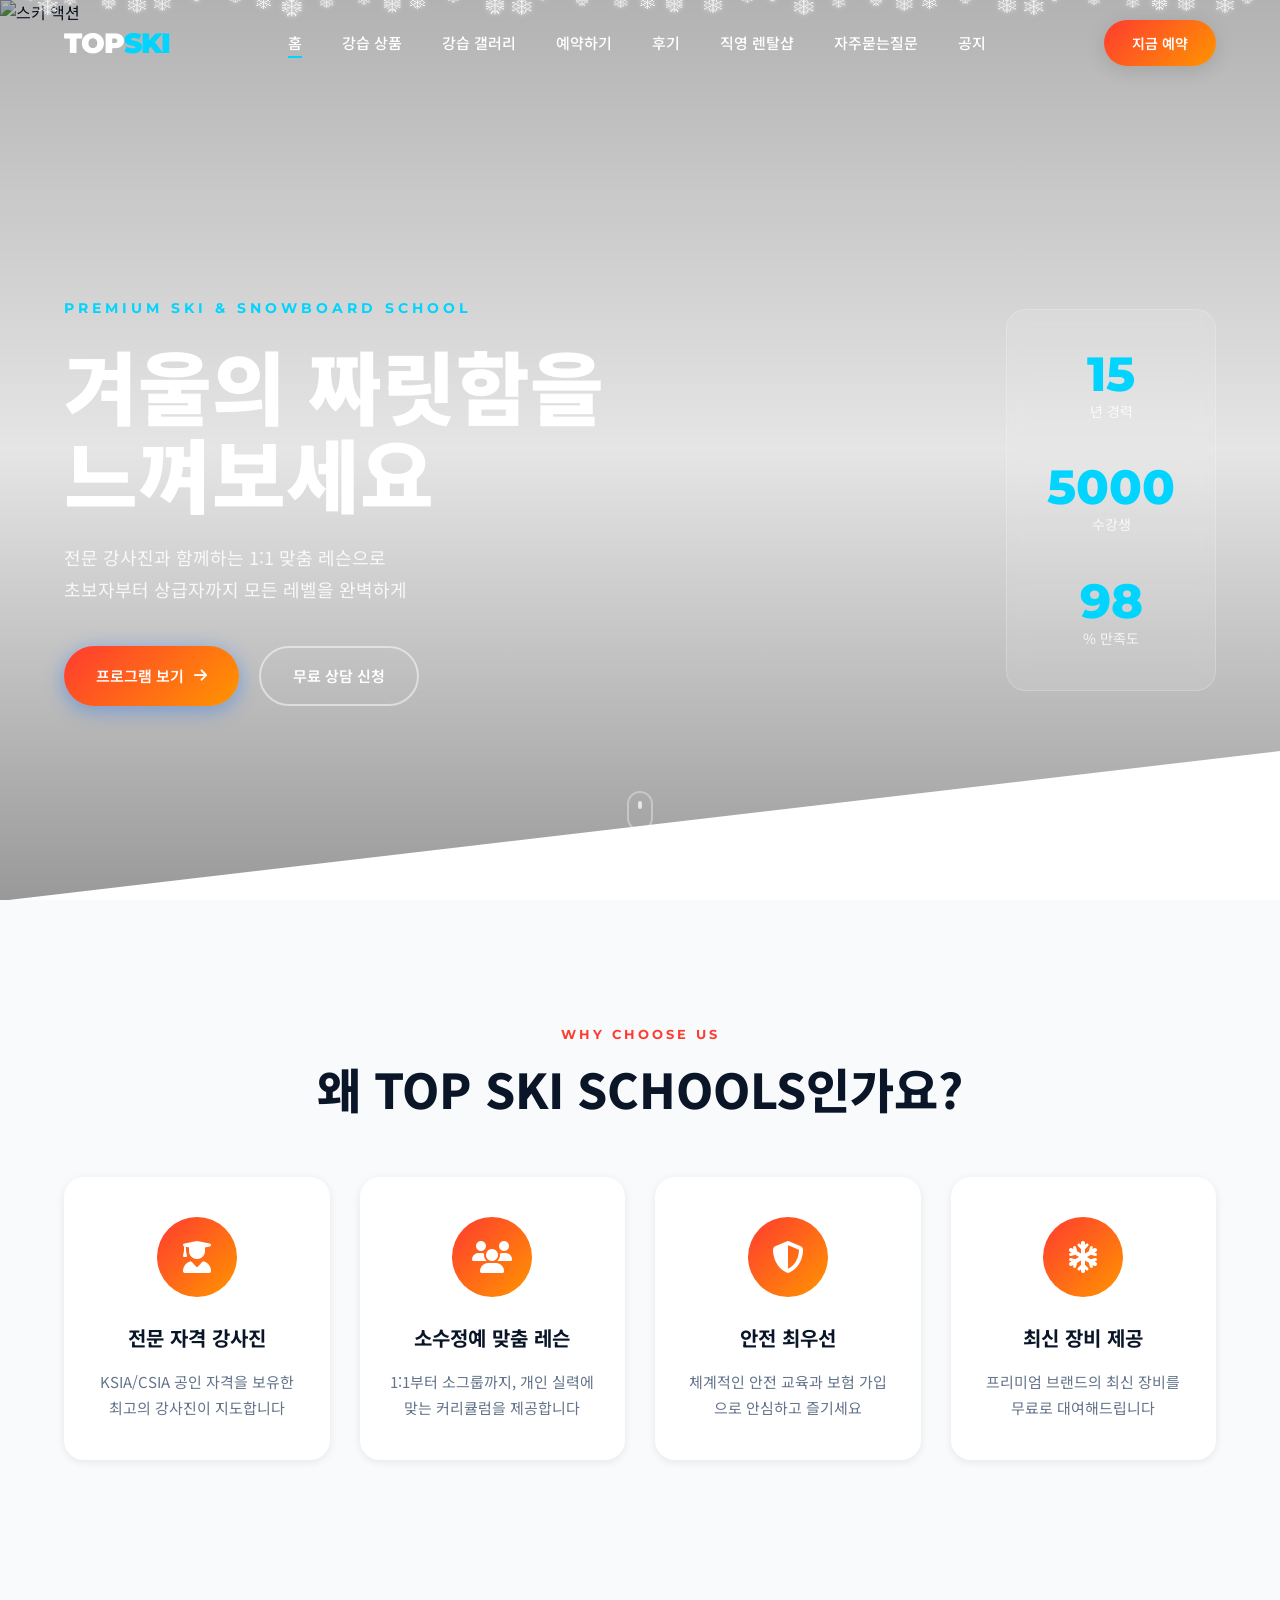
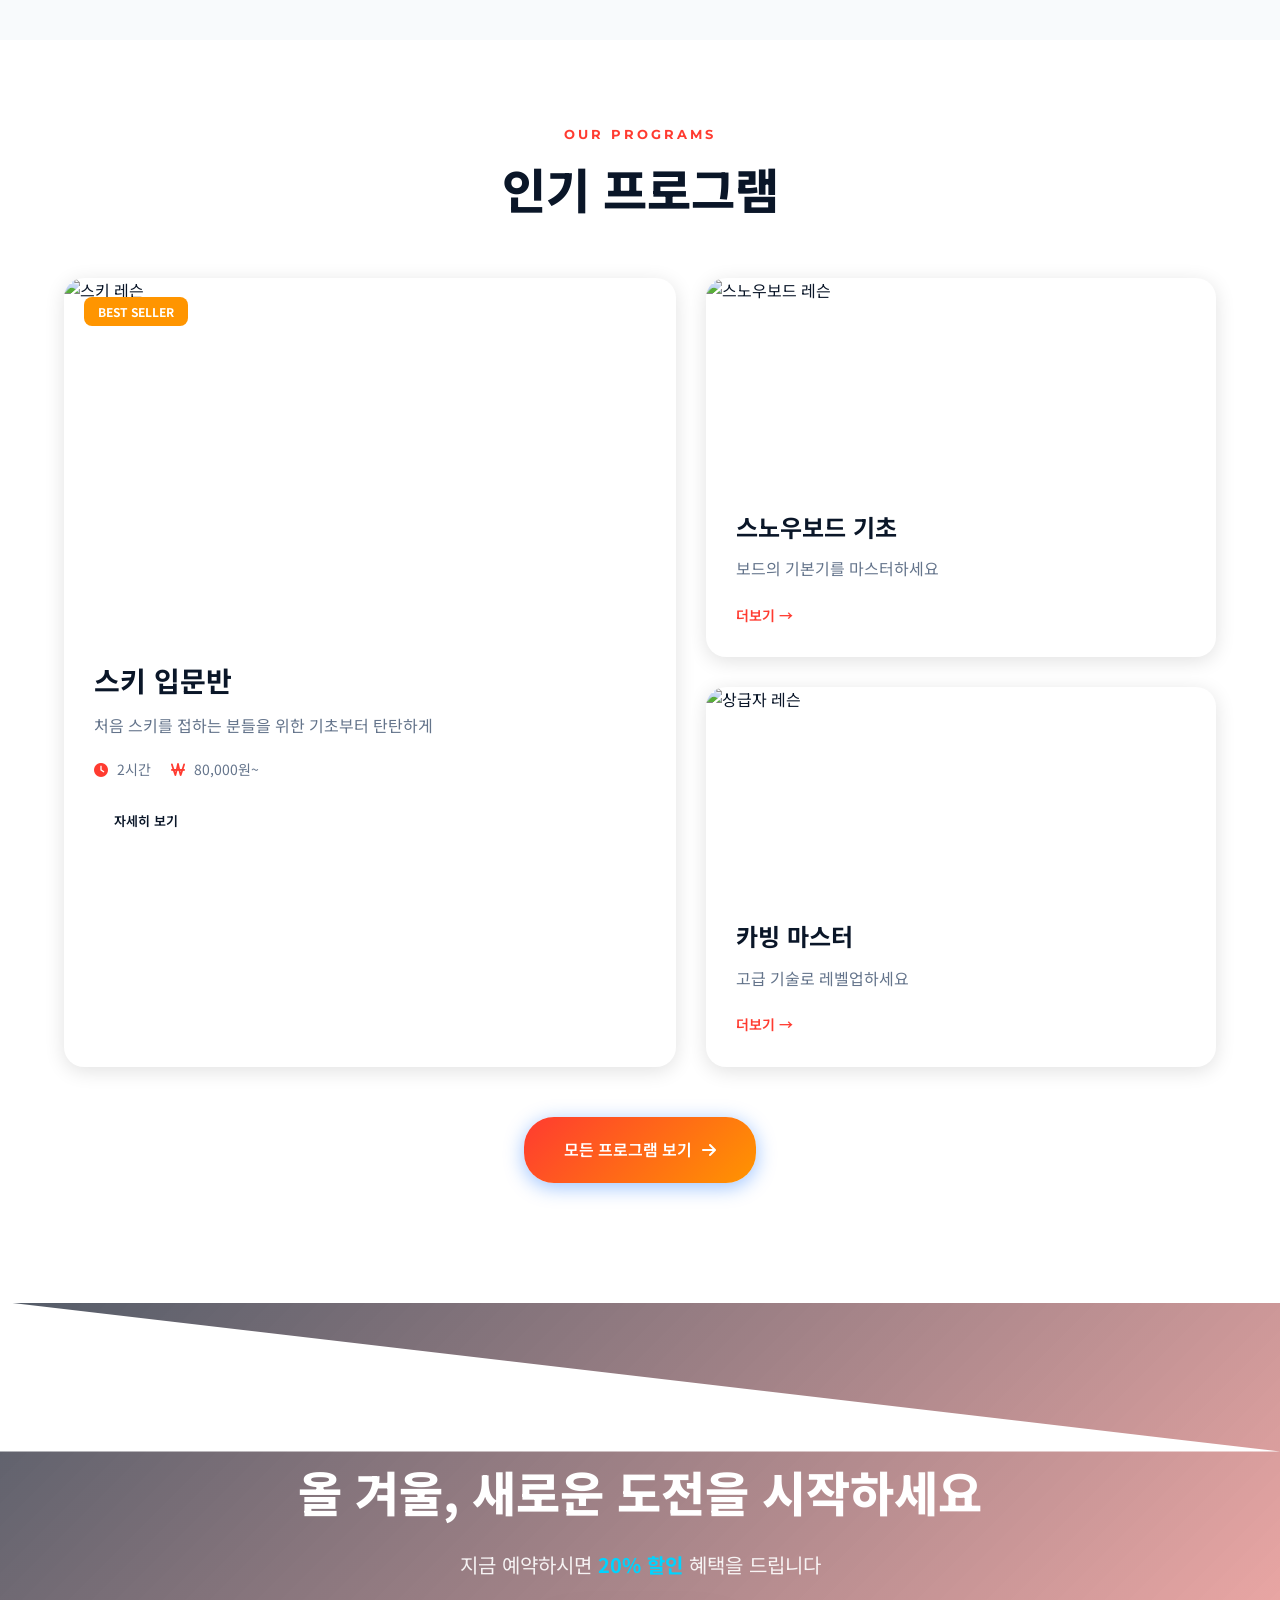
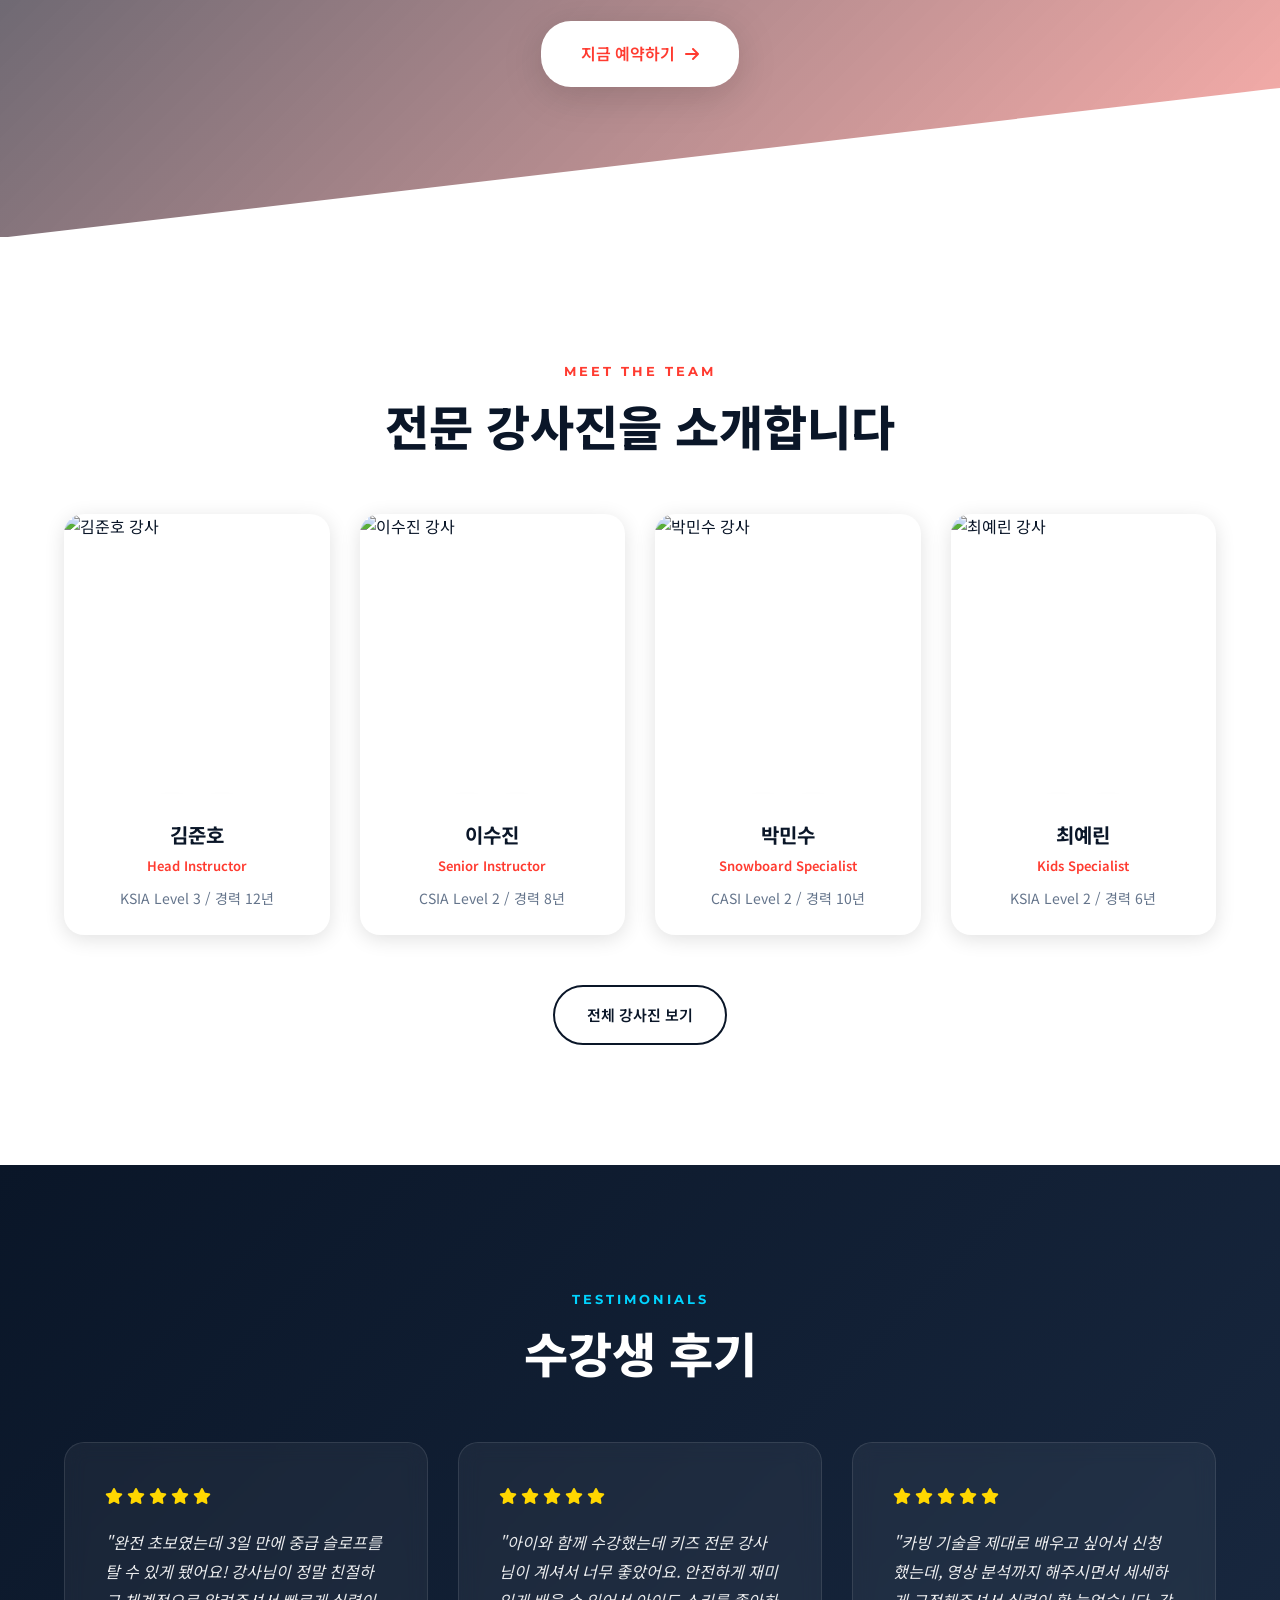
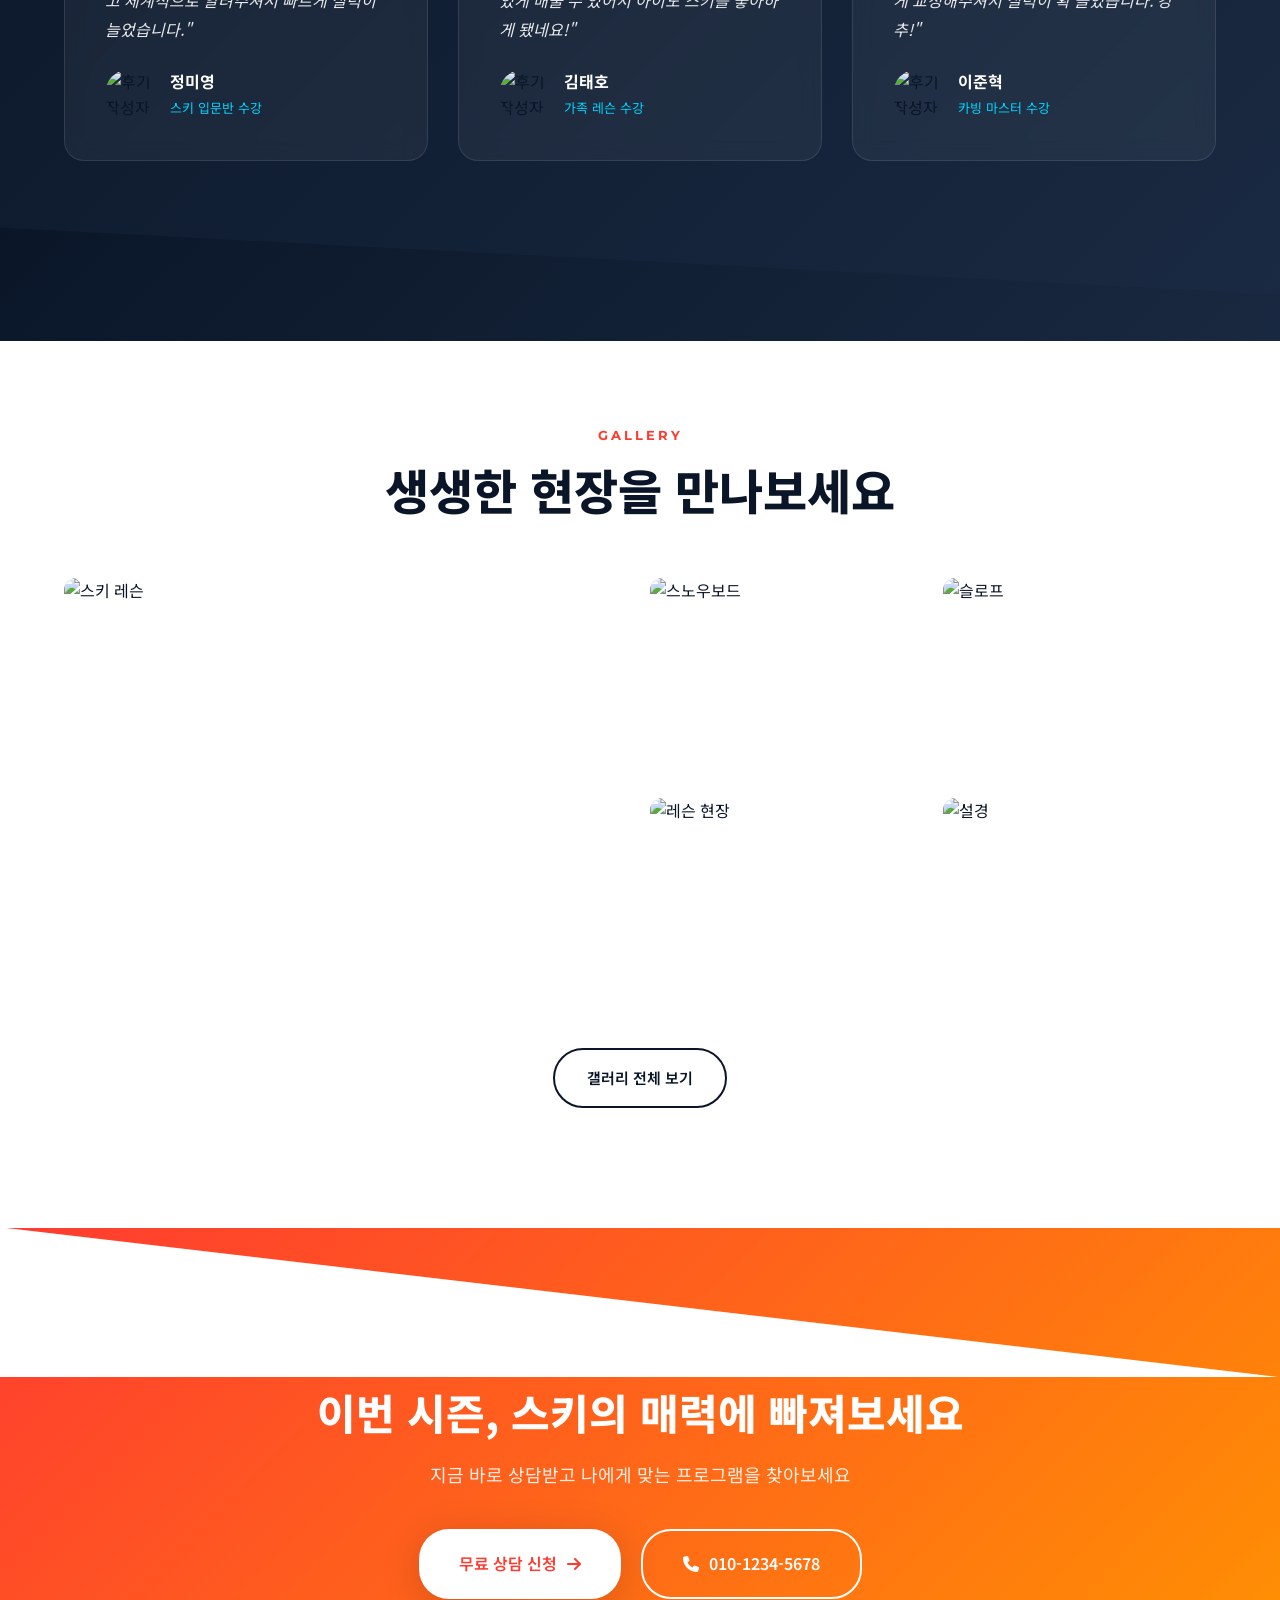
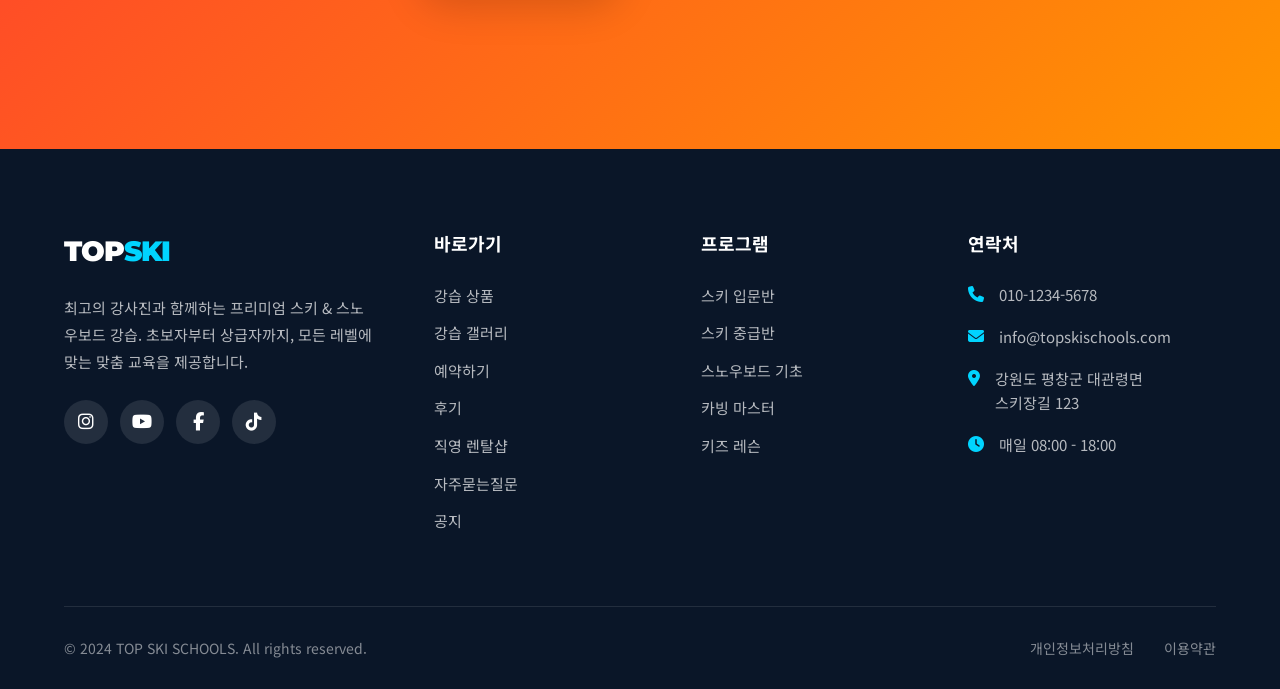
==== commit e421f5dd: "feat: Update hero sections with vivid images and speedy effects - Remove heavy gradient overlays fro" ====
--- a/index.html
+++ b/index.html
@@ -88,11 +88,17 @@
 
     <!-- Hero Section -->
     <section class="hero">
-        <div class="hero-bg">
+        <div class="hero-bg speedy">
             <div class="hero-overlay"></div>
-            <video autoplay muted loop playsinline class="hero-video">
-                <source src="https://assets.mixkit.co/videos/preview/mixkit-skier-going-down-the-slope-at-a-ski-resort-3372-large.mp4" type="video/mp4">
-            </video>
+            <img src="https://images.unsplash.com/photo-1605540436563-5bca919ae766?w=1920&q=90" alt="스키 액션" class="hero-image">
+            <!-- Motion Lines for Speed Effect -->
+            <div class="motion-lines">
+                <div class="motion-line"></div>
+                <div class="motion-line"></div>
+                <div class="motion-line"></div>
+                <div class="motion-line"></div>
+                <div class="motion-line"></div>
+            </div>
         </div>
         <div class="hero-content">
             <div class="hero-text">
--- a/css/style.css
+++ b/css/style.css
@@ -271,7 +271,8 @@
     z-index: -1;
 }
 
-.hero-video {
+.hero-video,
+.hero-image {
     width: 100%;
     height: 100%;
     object-fit: cover;
@@ -283,7 +284,84 @@
     left: 0;
     width: 100%;
     height: 100%;
-    background: linear-gradient(135deg, rgba(10,22,40,0.85) 0%, rgba(0,102,255,0.6) 100%);
+    background: linear-gradient(to bottom, rgba(0,0,0,0.3) 0%, rgba(0,0,0,0.1) 50%, rgba(0,0,0,0.4) 100%);
+}
+
+/* Speedy Motion Effect for Hero */
+.hero-bg.speedy {
+    animation: speedyZoom 20s ease-in-out infinite alternate;
+}
+
+.hero-bg.speedy .hero-image {
+    width: 120%;
+    height: 120%;
+    object-fit: cover;
+    animation: speedyPan 15s ease-in-out infinite alternate;
+}
+
+@keyframes speedyZoom {
+    0% {
+        transform: scale(1);
+    }
+    100% {
+        transform: scale(1.1);
+    }
+}
+
+@keyframes speedyPan {
+    0% {
+        transform: translateX(-5%) translateY(-5%);
+    }
+    50% {
+        transform: translateX(0%) translateY(0%);
+    }
+    100% {
+        transform: translateX(-5%) translateY(-5%);
+    }
+}
+
+/* Motion Blur Effect */
+.motion-lines {
+    position: absolute;
+    top: 0;
+    left: 0;
+    width: 100%;
+    height: 100%;
+    pointer-events: none;
+    z-index: 1;
+    overflow: hidden;
+}
+
+.motion-line {
+    position: absolute;
+    width: 200%;
+    height: 2px;
+    background: linear-gradient(90deg, transparent 0%, rgba(255,255,255,0.6) 50%, transparent 100%);
+    animation: motionLine 0.8s linear infinite;
+    opacity: 0;
+}
+
+.motion-line:nth-child(1) { top: 20%; animation-delay: 0s; }
+.motion-line:nth-child(2) { top: 35%; animation-delay: 0.2s; }
+.motion-line:nth-child(3) { top: 50%; animation-delay: 0.4s; }
+.motion-line:nth-child(4) { top: 65%; animation-delay: 0.1s; }
+.motion-line:nth-child(5) { top: 80%; animation-delay: 0.3s; }
+
+@keyframes motionLine {
+    0% {
+        transform: translateX(-100%);
+        opacity: 0;
+    }
+    10% {
+        opacity: 0.8;
+    }
+    90% {
+        opacity: 0.8;
+    }
+    100% {
+        transform: translateX(50%);
+        opacity: 0;
+    }
 }
 
 .hero-content {
@@ -2120,7 +2198,7 @@
     left: 0;
     width: 100%;
     height: 100%;
-    background: linear-gradient(135deg, rgba(10,22,40,0.85) 0%, rgba(255,59,48,0.6) 100%);
+    background: linear-gradient(to bottom, rgba(0,0,0,0.2) 0%, rgba(0,0,0,0.1) 50%, rgba(0,0,0,0.5) 100%);
 }
 
 .sub-hero-content {
@@ -2137,14 +2215,15 @@
     margin-bottom: 15px;
     text-transform: uppercase;
     letter-spacing: 3px;
-    text-shadow: 2px 4px 20px rgba(0,0,0,0.3);
+    text-shadow: 2px 4px 30px rgba(0,0,0,0.8), 0 0 60px rgba(0,0,0,0.5);
 }
 
 .sub-hero-content p {
     font-size: 20px;
-    opacity: 0.9;
+    opacity: 1;
     max-width: 600px;
     margin: 0 auto;
+    text-shadow: 1px 2px 15px rgba(0,0,0,0.8);
 }
 
 .sub-hero .diagonal-bottom {
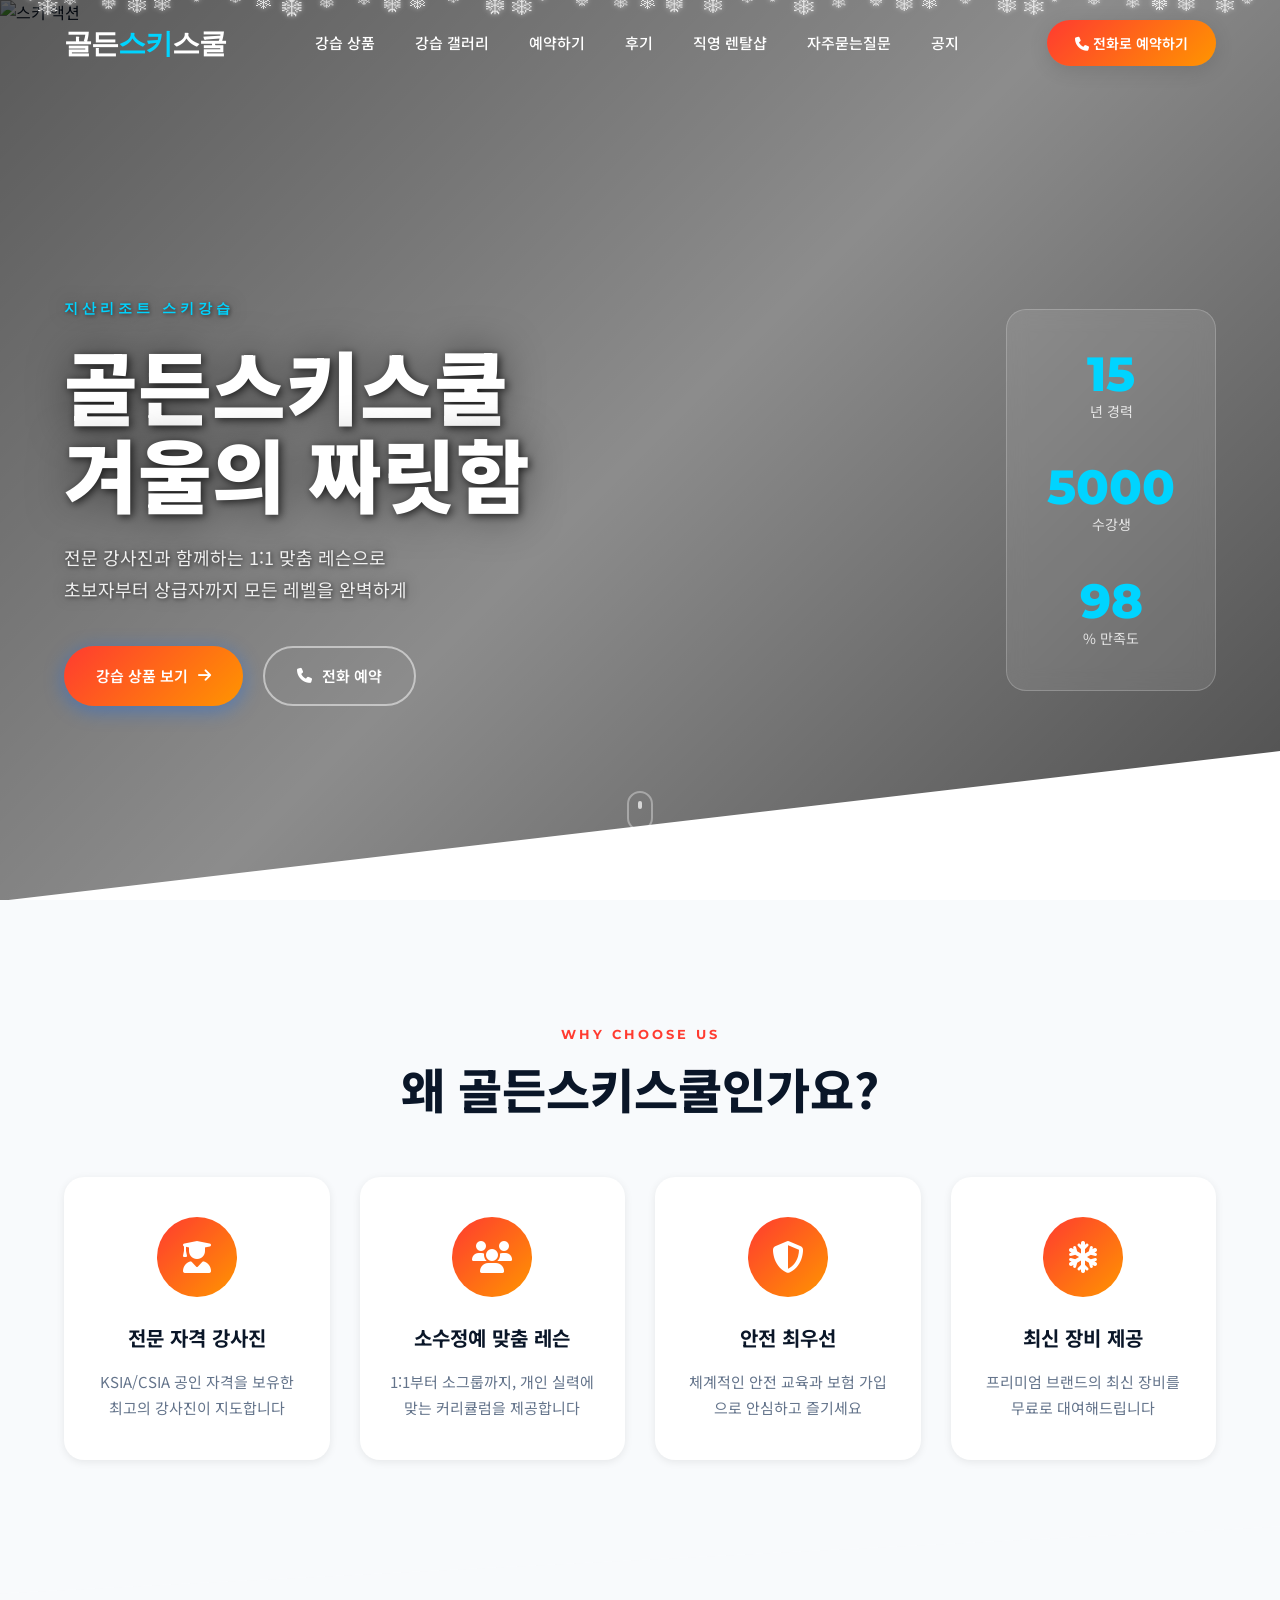
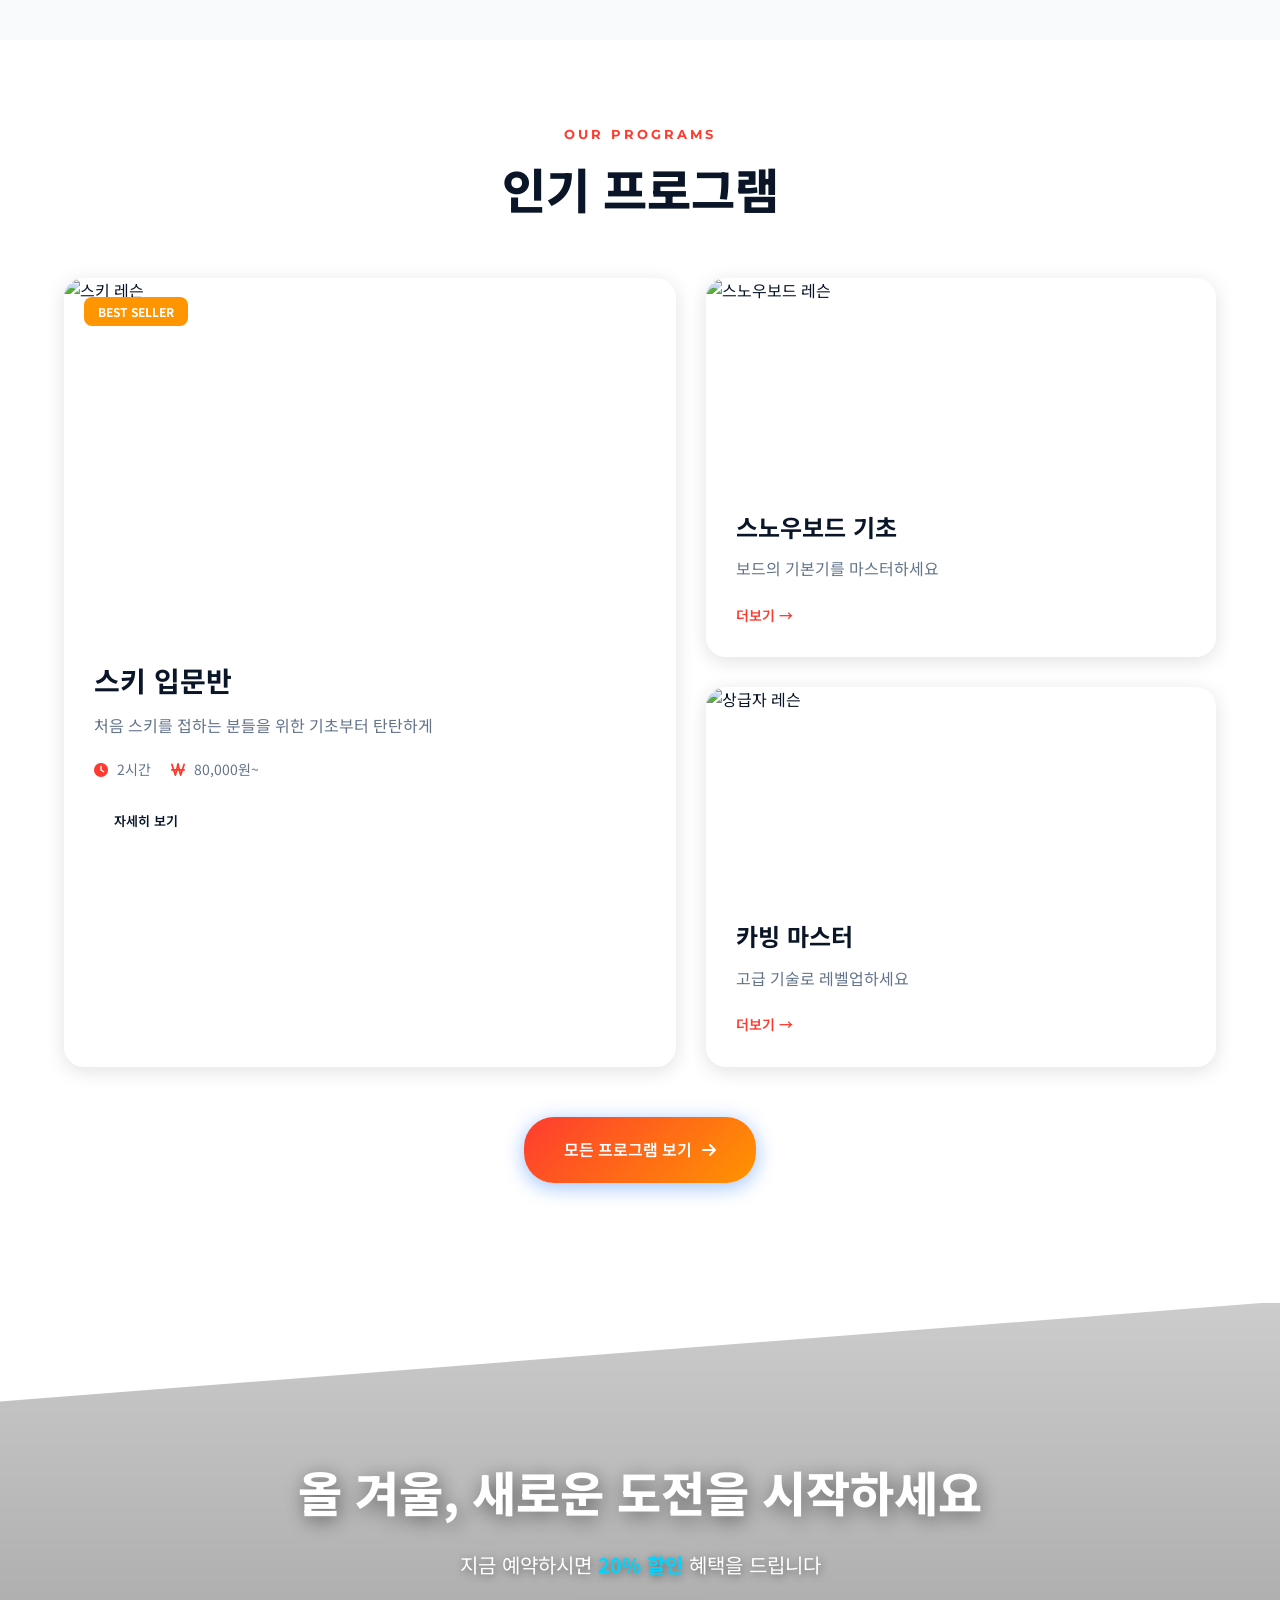
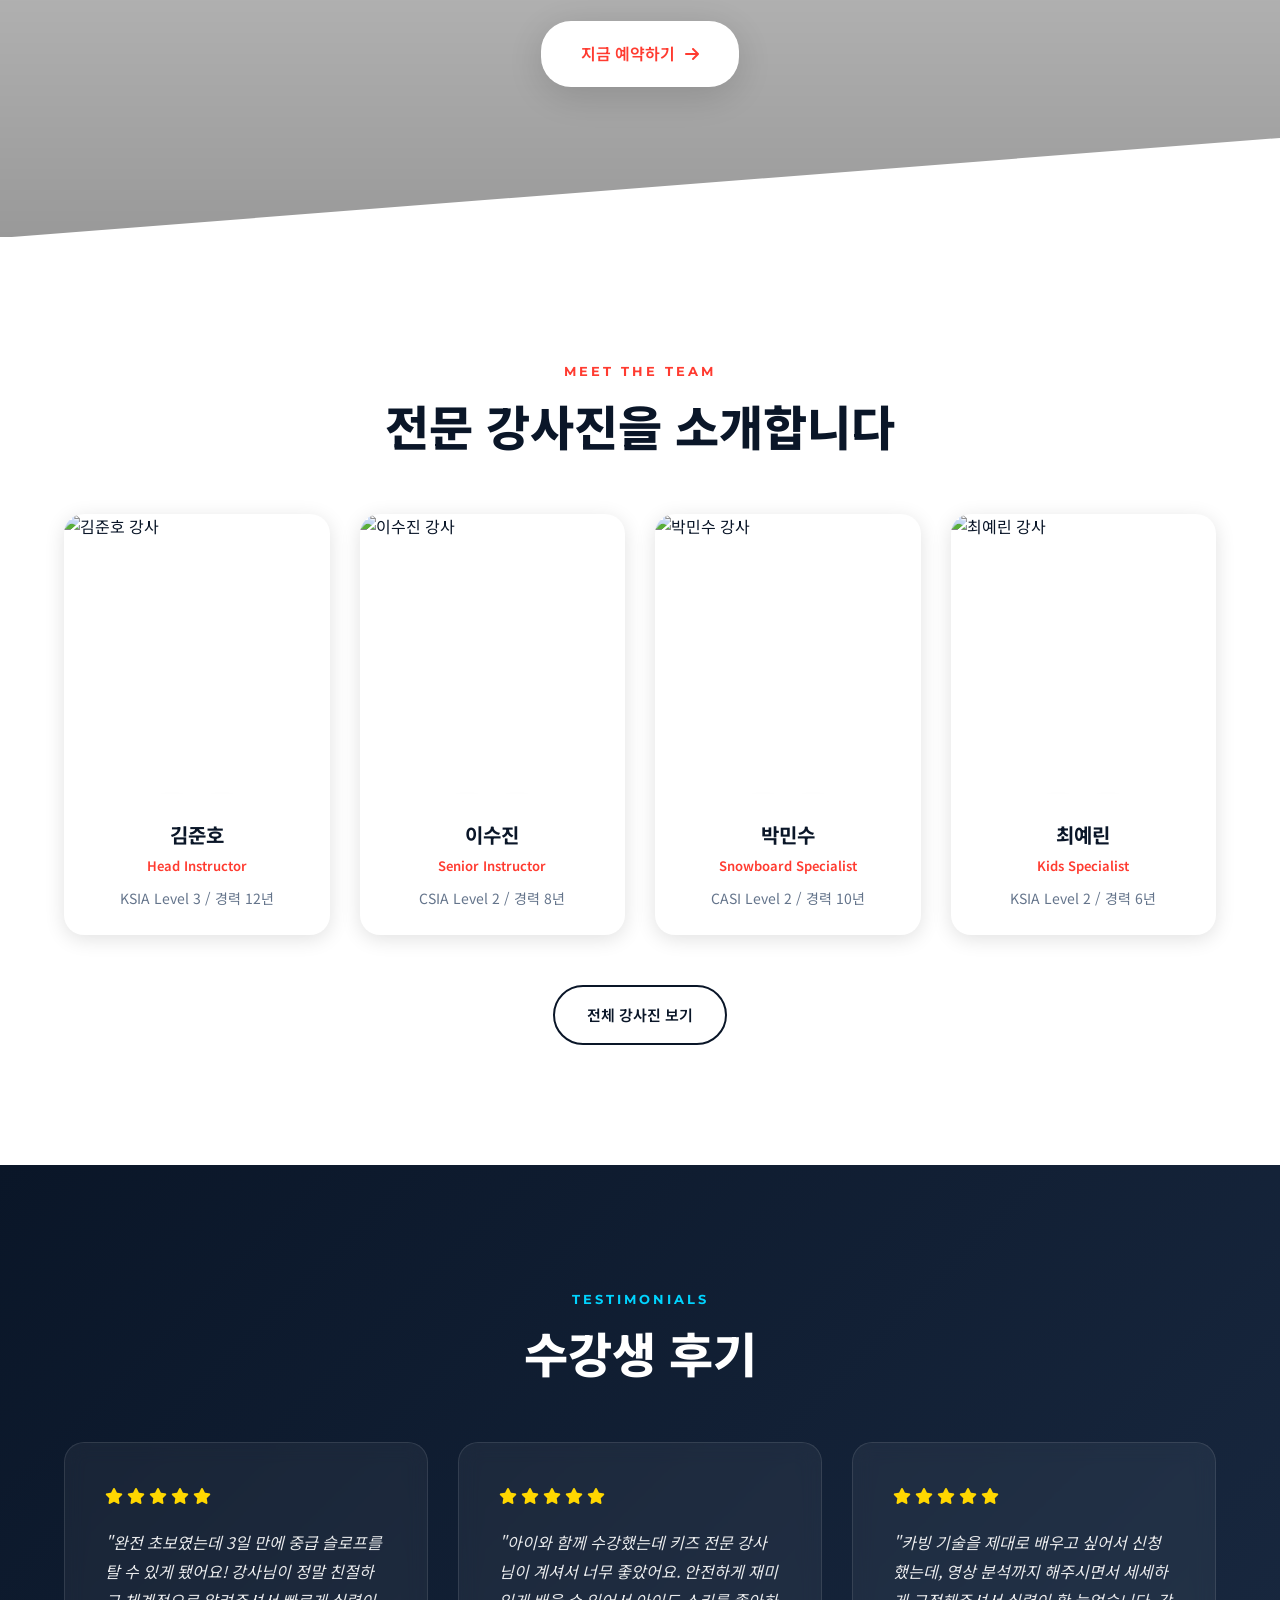
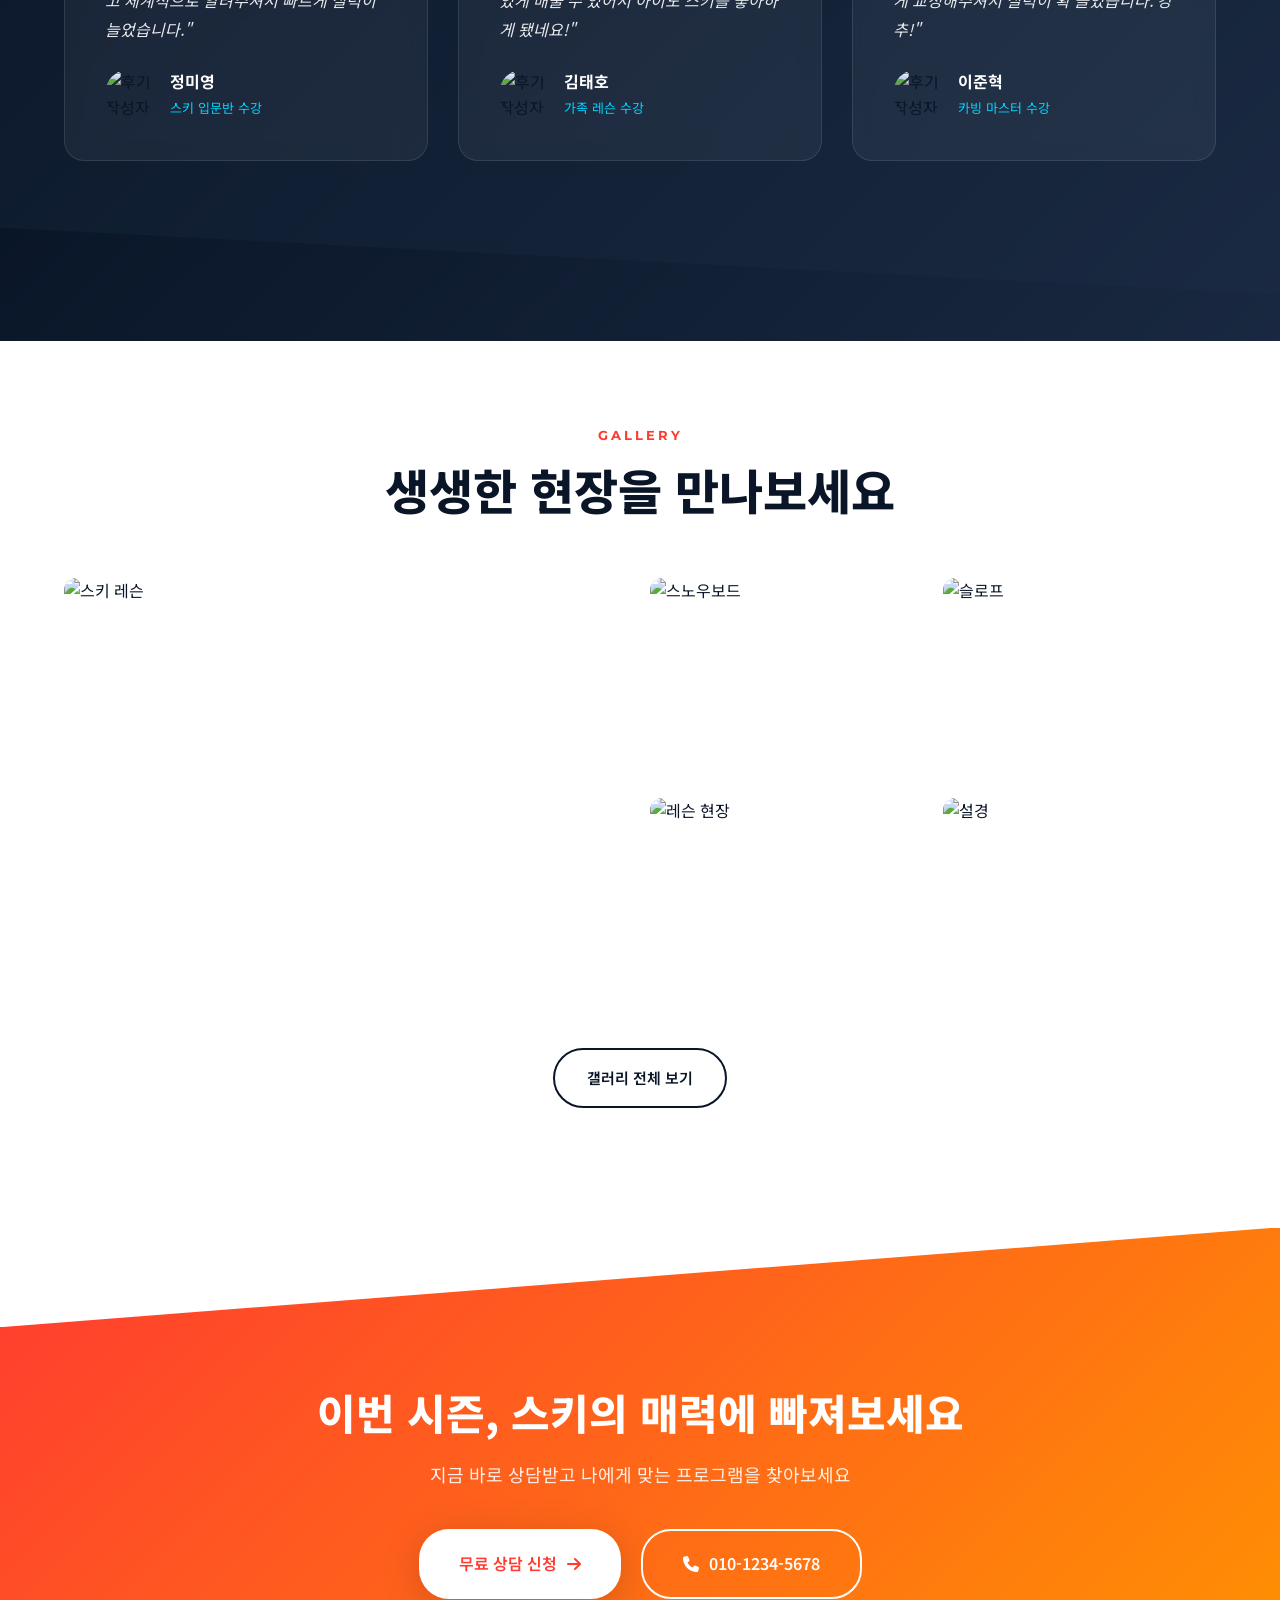
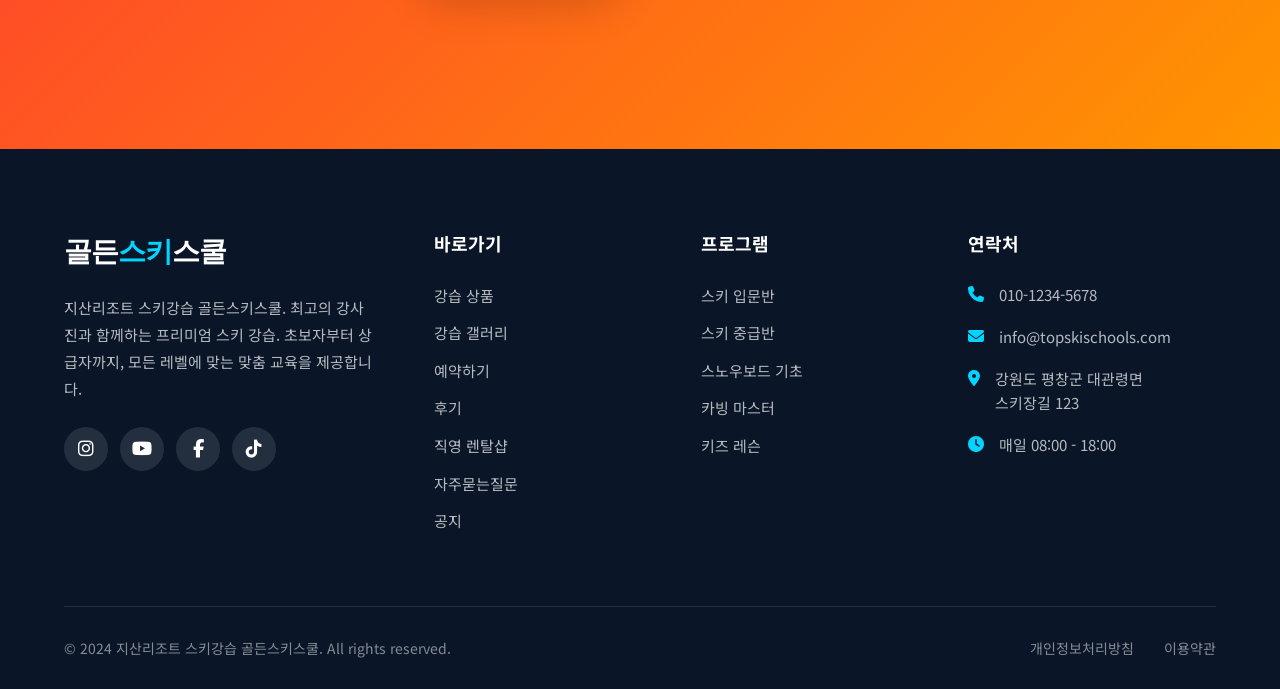
==== commit b00b31ff: "feat: Rebrand site to 골든스키스쿨 with major UI updates - Change brand name to 지산리조트 스키강습 골든스키스쿨 - Remove" ====
--- a/index.html
+++ b/index.html
@@ -3,20 +3,12 @@
 <head>
     <meta charset="UTF-8">
     <meta name="viewport" content="width=device-width, initial-scale=1.0">
-    <title>TOP SKI SCHOOLS - 최고의 스키 & 스노우보드 강습</title>
+    <title>지산리조트 스키강습 골든스키스쿨</title>
     <link rel="stylesheet" href="css/style.css">
     <link href="https://fonts.googleapis.com/css2?family=Montserrat:wght@300;400;600;700;800;900&family=Noto+Sans+KR:wght@300;400;500;700;900&display=swap" rel="stylesheet">
     <link rel="stylesheet" href="https://cdnjs.cloudflare.com/ajax/libs/font-awesome/6.4.0/css/all.min.css">
 </head>
 <body>
-    <!-- Preloader -->
-    <div class="preloader">
-        <div class="loader">
-            <div class="ski-icon">⛷️</div>
-            <span>LOADING</span>
-        </div>
-    </div>
-
     <!-- Snow Effect -->
     <div class="snowfall">
         <div class="snowflake">❄</div>
@@ -65,10 +57,9 @@
     <nav class="navbar">
         <div class="nav-container">
             <a href="index.html" class="logo">
-                <span class="logo-text">TOP<span class="accent">SKI</span></span>
+                <span class="logo-text">골든<span class="accent">스키</span>스쿨</span>
             </a>
             <ul class="nav-menu">
-                <li><a href="index.html" class="nav-link active">홈</a></li>
                 <li><a href="programs.html" class="nav-link">강습 상품</a></li>
                 <li><a href="gallery.html" class="nav-link">강습 갤러리</a></li>
                 <li><a href="booking.html" class="nav-link">예약하기</a></li>
@@ -77,7 +68,7 @@
                 <li><a href="faq.html" class="nav-link">자주묻는질문</a></li>
                 <li><a href="notice.html" class="nav-link">공지</a></li>
             </ul>
-            <a href="booking.html" class="nav-cta">지금 예약</a>
+            <a href="tel:010-1234-5678" class="nav-cta"><i class="fas fa-phone"></i> 전화로 예약하기</a>
             <div class="hamburger">
                 <span></span>
                 <span></span>
@@ -102,19 +93,20 @@
         </div>
         <div class="hero-content">
             <div class="hero-text">
-                <span class="hero-subtitle">PREMIUM SKI & SNOWBOARD SCHOOL</span>
+                <span class="hero-subtitle">지산리조트 스키강습</span>
                 <h1 class="hero-title">
-                    <span class="line">겨울의 짜릿함을</span>
-                    <span class="line">느껴보세요</span>
+                    <span class="line">골든스키스쿨</span>
+                    <span class="line">겨울의 짜릿함</span>
                 </h1>
                 <p class="hero-desc">전문 강사진과 함께하는 1:1 맞춤 레슨으로<br>초보자부터 상급자까지 모든 레벨을 완벽하게</p>
                 <div class="hero-btns">
                     <a href="programs.html" class="btn btn-primary">
-                        <span>프로그램 보기</span>
+                        <span>강습 상품 보기</span>
                         <i class="fas fa-arrow-right"></i>
                     </a>
-                    <a href="booking.html" class="btn btn-outline">
-                        <span>무료 상담 신청</span>
+                    <a href="tel:010-1234-5678" class="btn btn-outline">
+                        <i class="fas fa-phone"></i>
+                        <span>전화 예약</span>
                     </a>
                 </div>
             </div>
@@ -147,7 +139,7 @@
         <div class="container">
             <div class="section-header">
                 <span class="section-tag">WHY CHOOSE US</span>
-                <h2 class="section-title">왜 TOP SKI SCHOOLS인가요?</h2>
+                <h2 class="section-title">왜 골든스키스쿨인가요?</h2>
             </div>
             <div class="features-grid">
                 <div class="feature-card" data-aos="fade-up">
@@ -463,9 +455,9 @@
             <div class="footer-grid">
                 <div class="footer-brand">
                     <a href="index.html" class="logo">
-                        <span class="logo-text">TOP<span class="accent">SKI</span></span>
+                        <span class="logo-text">골든<span class="accent">스키</span>스쿨</span>
                     </a>
-                    <p>최고의 강사진과 함께하는 프리미엄 스키 & 스노우보드 강습. 초보자부터 상급자까지, 모든 레벨에 맞는 맞춤 교육을 제공합니다.</p>
+                    <p>지산리조트 스키강습 골든스키스쿨. 최고의 강사진과 함께하는 프리미엄 스키 강습. 초보자부터 상급자까지, 모든 레벨에 맞는 맞춤 교육을 제공합니다.</p>
                     <div class="footer-social">
                         <a href="#"><i class="fab fa-instagram"></i></a>
                         <a href="#"><i class="fab fa-youtube"></i></a>
@@ -518,7 +510,7 @@
                 </div>
             </div>
             <div class="footer-bottom">
-                <p>&copy; 2024 TOP SKI SCHOOLS. All rights reserved.</p>
+                <p>&copy; 2024 지산리조트 스키강습 골든스키스쿨. All rights reserved.</p>
                 <div class="footer-bottom-links">
                     <a href="#">개인정보처리방침</a>
                     <a href="#">이용약관</a>
--- a/css/style.css
+++ b/css/style.css
@@ -5,6 +5,7 @@
 
 /* CSS Variables - Bold & Dynamic Colors */
 :root {
+    /* Colors */
     --primary: #FF3B30;
     --primary-dark: #CC2F26;
     --secondary: #FF9500;
@@ -16,26 +17,57 @@
     --gray: #64748B;
     --gray-light: #E2E8F0;
     --white: #FFFFFF;
-
+    --black: #000000;
+    --gold: #FFD700;
+
+    /* Gradients */
     --gradient-primary: linear-gradient(135deg, #FF3B30 0%, #FF9500 100%);
     --gradient-fire: linear-gradient(135deg, #FF3B30 0%, #FF6B00 50%, #FFD60A 100%);
     --gradient-dark: linear-gradient(135deg, var(--dark) 0%, var(--dark-light) 100%);
-    --gradient-hero: linear-gradient(135deg, rgba(10,22,40,0.7) 0%, rgba(255,59,48,0.4) 100%);
+    --gradient-hero: linear-gradient(to bottom, rgba(0,0,0,0.3) 0%, rgba(0,0,0,0.1) 50%, rgba(0,0,0,0.4) 100%);
     --gradient-cool: linear-gradient(135deg, #667eea 0%, #764ba2 100%);
 
+    /* Shadows */
     --shadow-sm: 0 2px 8px rgba(0,0,0,0.08);
     --shadow-md: 0 4px 20px rgba(0,0,0,0.12);
     --shadow-lg: 0 8px 40px rgba(0,0,0,0.16);
     --shadow-xl: 0 20px 60px rgba(0,0,0,0.2);
 
+    /* Border Radius */
+    --radius-xs: 4px;
     --radius-sm: 8px;
     --radius-md: 12px;
     --radius-lg: 20px;
     --radius-xl: 30px;
-
+    --radius-full: 50%;
+
+    /* Font Sizes */
+    --text-xs: 12px;
+    --text-sm: 14px;
+    --text-base: 15px;
+    --text-md: 16px;
+    --text-lg: 18px;
+    --text-xl: 20px;
+    --text-2xl: 24px;
+    --text-3xl: 28px;
+    --text-4xl: 32px;
+    --text-5xl: 48px;
+    --text-6xl: 56px;
+
+    /* Font Weights */
+    --font-light: 300;
+    --font-normal: 400;
+    --font-medium: 500;
+    --font-semibold: 600;
+    --font-bold: 700;
+    --font-extrabold: 800;
+    --font-black: 900;
+
+    /* Transitions */
     --transition: all 0.3s cubic-bezier(0.4, 0, 0.2, 1);
     --transition-slow: all 0.6s cubic-bezier(0.4, 0, 0.2, 1);
 
+    /* Layout */
     --max-width: 1500px;
     --container-padding: 5%;
 }
@@ -284,7 +316,8 @@
     left: 0;
     width: 100%;
     height: 100%;
-    background: linear-gradient(to bottom, rgba(0,0,0,0.3) 0%, rgba(0,0,0,0.1) 50%, rgba(0,0,0,0.4) 100%);
+    background: linear-gradient(135deg, rgba(0,0,0,0.65) 0%, rgba(0,0,0,0.45) 50%, rgba(0,0,0,0.7) 100%);
+    z-index: 1;
 }
 
 /* Speedy Motion Effect for Hero */
@@ -387,6 +420,7 @@
     font-weight: 700;
     letter-spacing: 4px;
     margin-bottom: 20px;
+    text-shadow: 1px 1px 4px rgba(0,0,0,0.6), 0 0 20px rgba(0,0,0,0.4);
 }
 
 .hero-title {
@@ -395,6 +429,7 @@
     font-weight: 900;
     line-height: 1.1;
     margin-bottom: 25px;
+    text-shadow: 2px 2px 8px rgba(0,0,0,0.7), 0 0 40px rgba(0,0,0,0.5);
 }
 
 .hero-title .line {
@@ -402,10 +437,11 @@
 }
 
 .hero-desc {
-    color: rgba(255,255,255,0.85);
+    color: rgba(255,255,255,0.9);
     font-size: 18px;
     line-height: 1.8;
     margin-bottom: 40px;
+    text-shadow: 1px 1px 4px rgba(0,0,0,0.6), 0 0 15px rgba(0,0,0,0.4);
 }
 
 .hero-btns {
@@ -855,6 +891,7 @@
     text-align: center;
     background: url('https://images.unsplash.com/photo-1551524559-8af4e6624178?w=1920') center/cover fixed;
     padding: 150px 0;
+    overflow: hidden;
 }
 
 .parallax-banner::before {
@@ -864,7 +901,8 @@
     left: 0;
     width: 100%;
     height: 100%;
-    background: var(--gradient-hero);
+    background: linear-gradient(to bottom, rgba(0,0,0,0.2) 0%, rgba(0,0,0,0.4) 100%);
+    z-index: 1;
 }
 
 .parallax-content {
@@ -873,26 +911,44 @@
 }
 
 .parallax-content h2 {
-    font-size: clamp(28px, 5vw, 48px);
-    font-weight: 800;
+    font-size: clamp(var(--text-3xl), 5vw, var(--text-5xl));
+    font-weight: var(--font-extrabold);
     color: var(--white);
     margin-bottom: 20px;
+    text-shadow: 2px 4px 20px rgba(0,0,0,0.5);
 }
 
 .parallax-content p {
-    font-size: 20px;
-    color: rgba(255,255,255,0.9);
+    font-size: var(--text-xl);
+    color: var(--white);
     margin-bottom: 40px;
+    text-shadow: 1px 2px 10px rgba(0,0,0,0.5);
 }
 
 .parallax-content strong {
     color: var(--accent);
 }
 
-.parallax-banner .diagonal-top,
+.parallax-banner .diagonal-top {
+    position: absolute;
+    top: -1px;
+    left: 0;
+    width: 100%;
+    height: 100px;
+    background: var(--white);
+    clip-path: polygon(0 0, 100% 0, 0 100%);
+    z-index: 5;
+}
+
 .parallax-banner .diagonal-bottom {
+    position: absolute;
+    bottom: -1px;
+    left: 0;
+    width: 100%;
+    height: 100px;
     background: var(--white);
-    z-index: 3;
+    clip-path: polygon(100% 0, 100% 100%, 0 100%);
+    z-index: 5;
 }
 
 /* ============================================
@@ -1033,8 +1089,8 @@
 }
 
 .testimonial-rating i {
-    color: #FFD700;
-    font-size: 16px;
+    color: var(--gold);
+    font-size: var(--text-md);
 }
 
 .testimonial-text {
@@ -1139,20 +1195,22 @@
    CTA Section
    ============================================ */
 .cta-section {
+    position: relative;
     background: var(--gradient-primary);
     padding: 150px 0;
     text-align: center;
+    overflow: hidden;
 }
 
 .cta-content h2 {
-    font-size: clamp(28px, 5vw, 42px);
-    font-weight: 800;
+    font-size: clamp(var(--text-3xl), 5vw, 42px);
+    font-weight: var(--font-extrabold);
     color: var(--white);
     margin-bottom: 15px;
 }
 
 .cta-content p {
-    font-size: 18px;
+    font-size: var(--text-lg);
     color: rgba(255,255,255,0.9);
     margin-bottom: 40px;
 }
@@ -1165,7 +1223,14 @@
 }
 
 .cta-section .diagonal-top {
+    position: absolute;
+    top: -1px;
+    left: 0;
+    width: 100%;
+    height: 100px;
     background: var(--white);
+    clip-path: polygon(0 0, 100% 0, 0 100%);
+    z-index: 2;
 }
 
 /* ============================================
@@ -2303,7 +2368,7 @@
 }
 
 .review-rating {
-    color: #FFD700;
+    color: var(--gold);
     margin-bottom: 15px;
 }
 
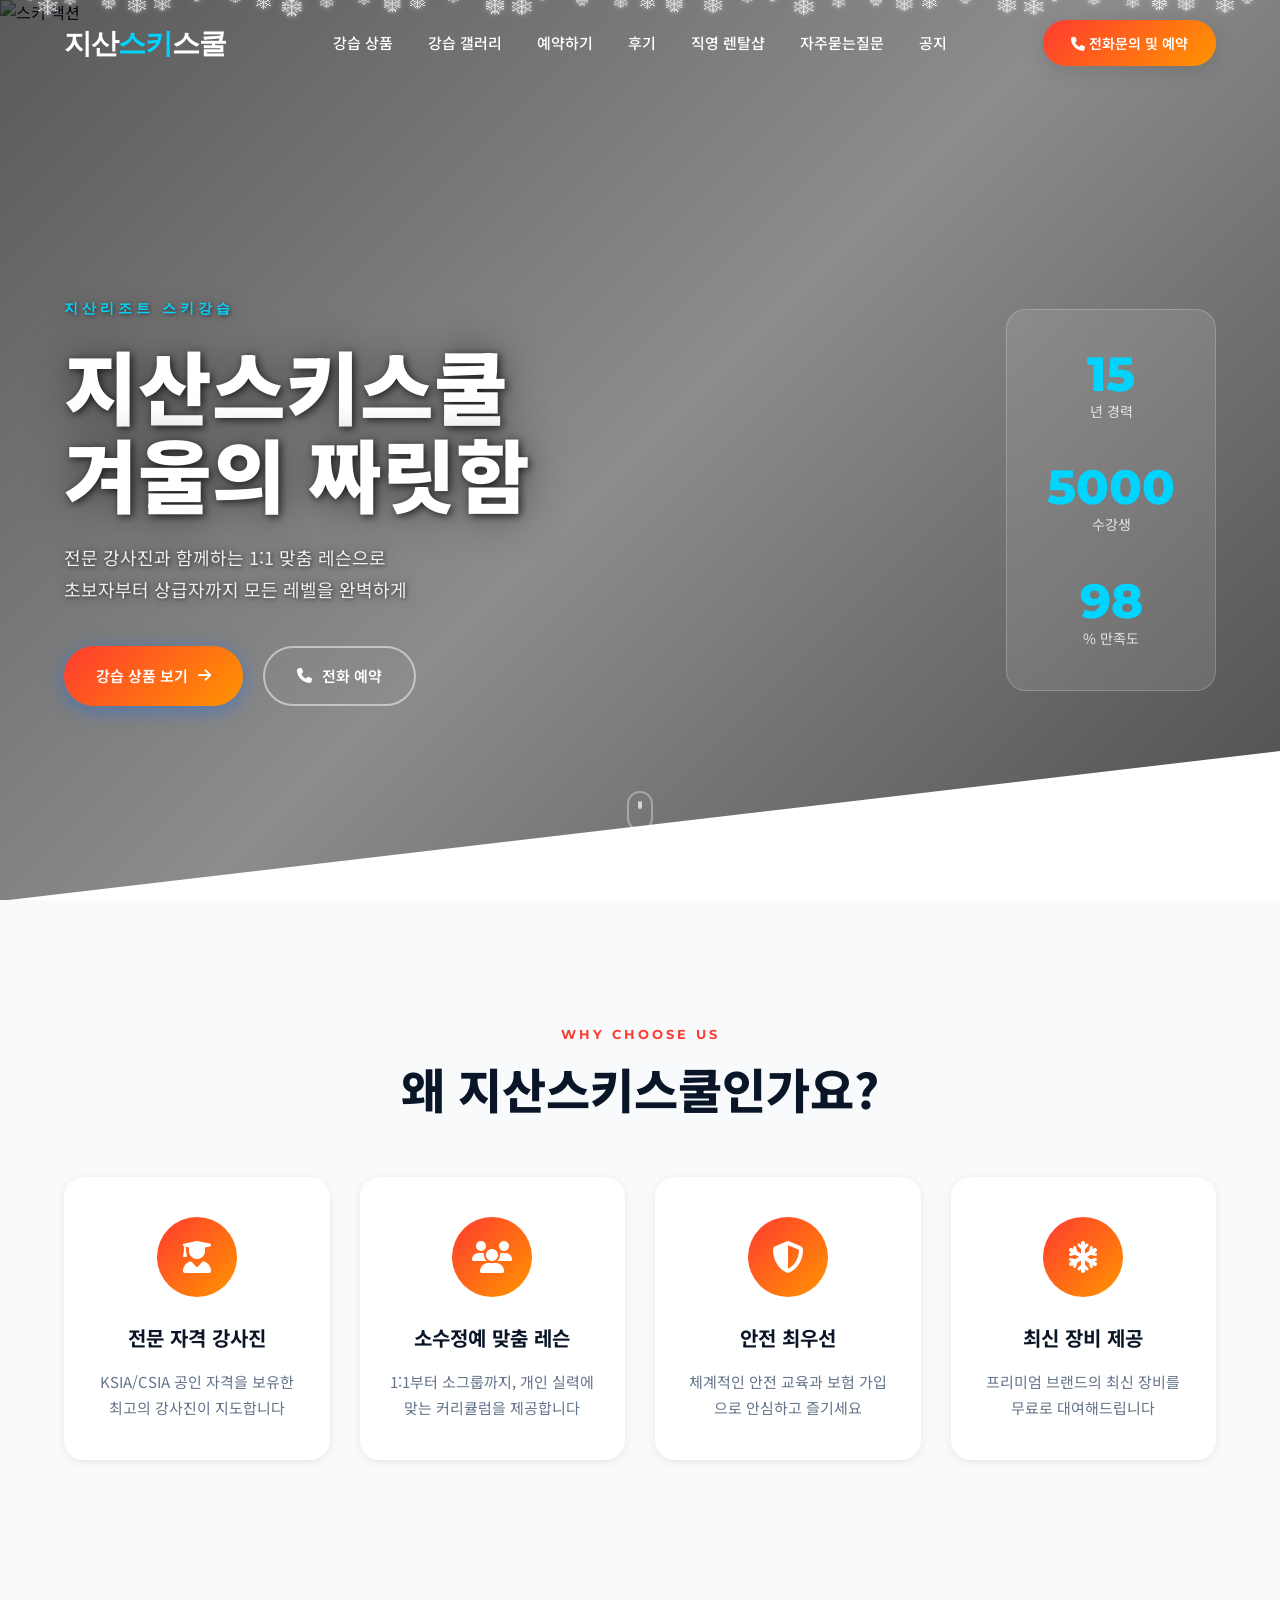
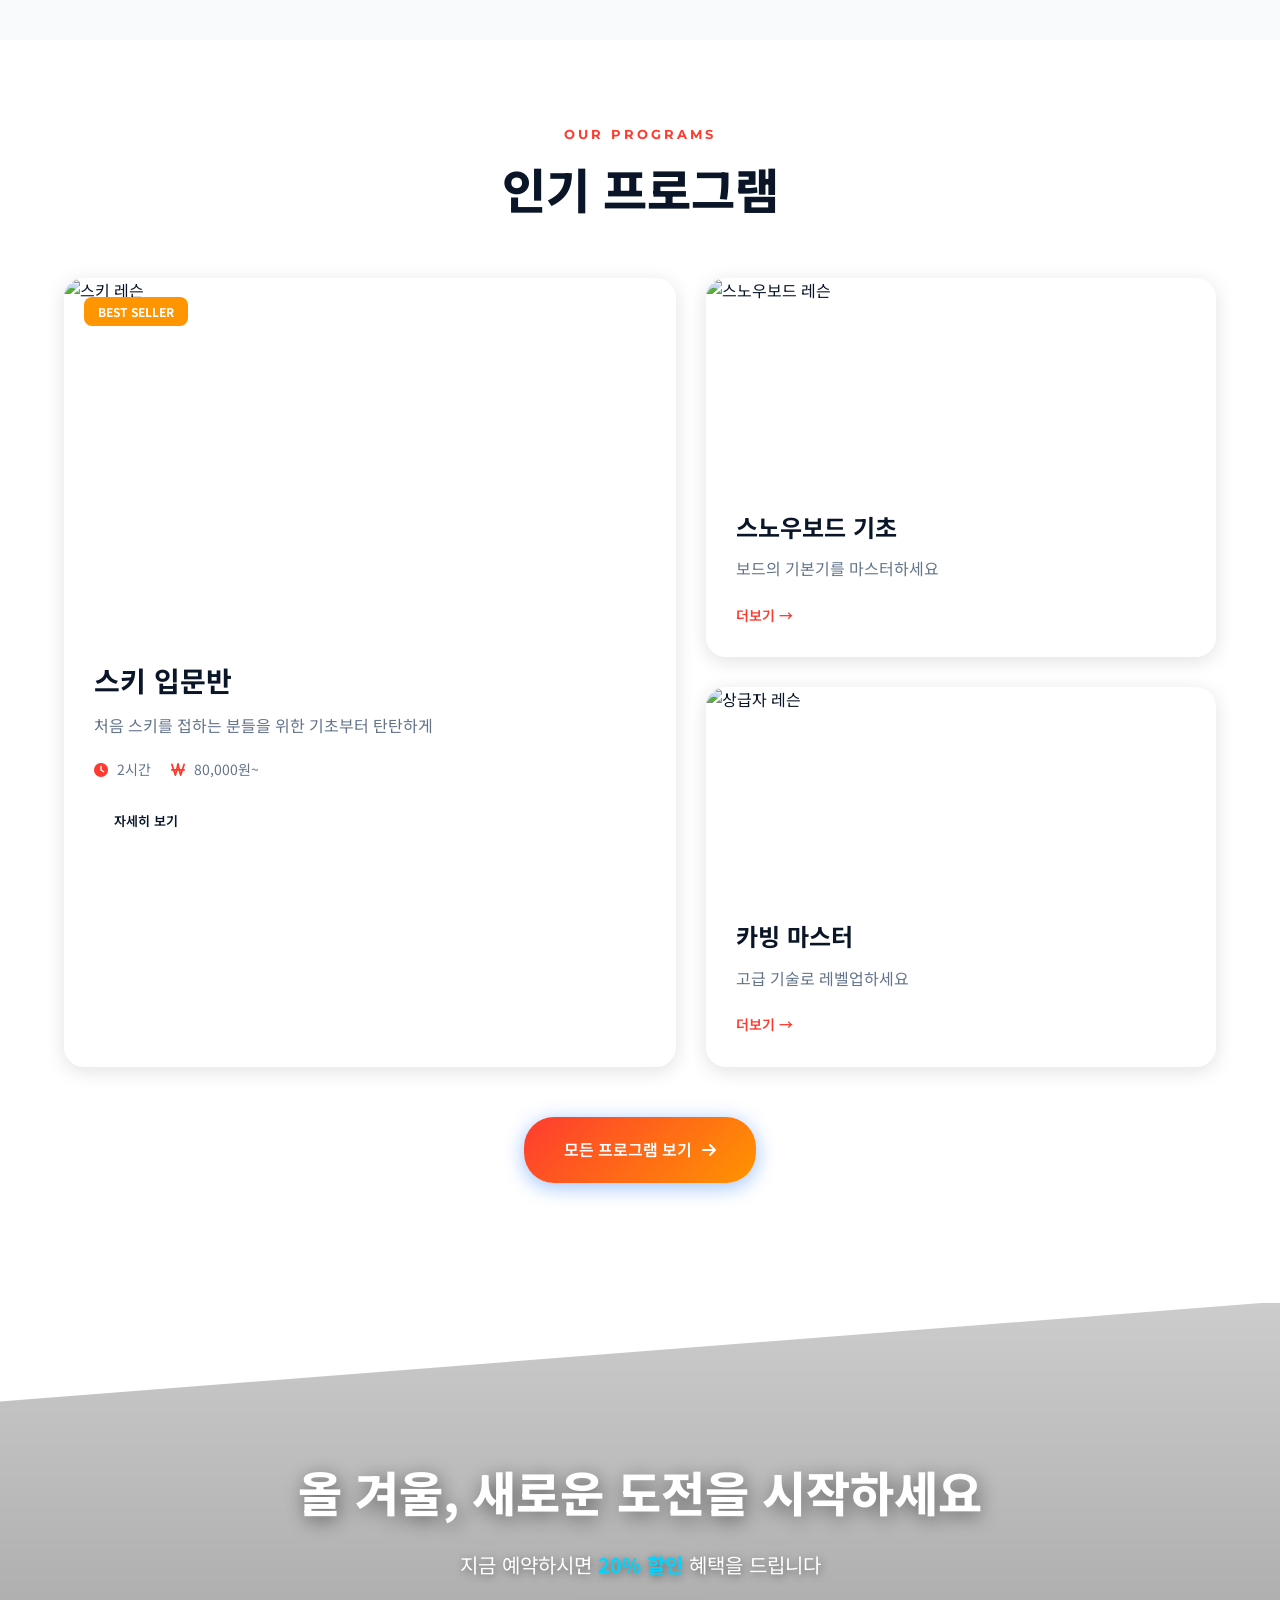
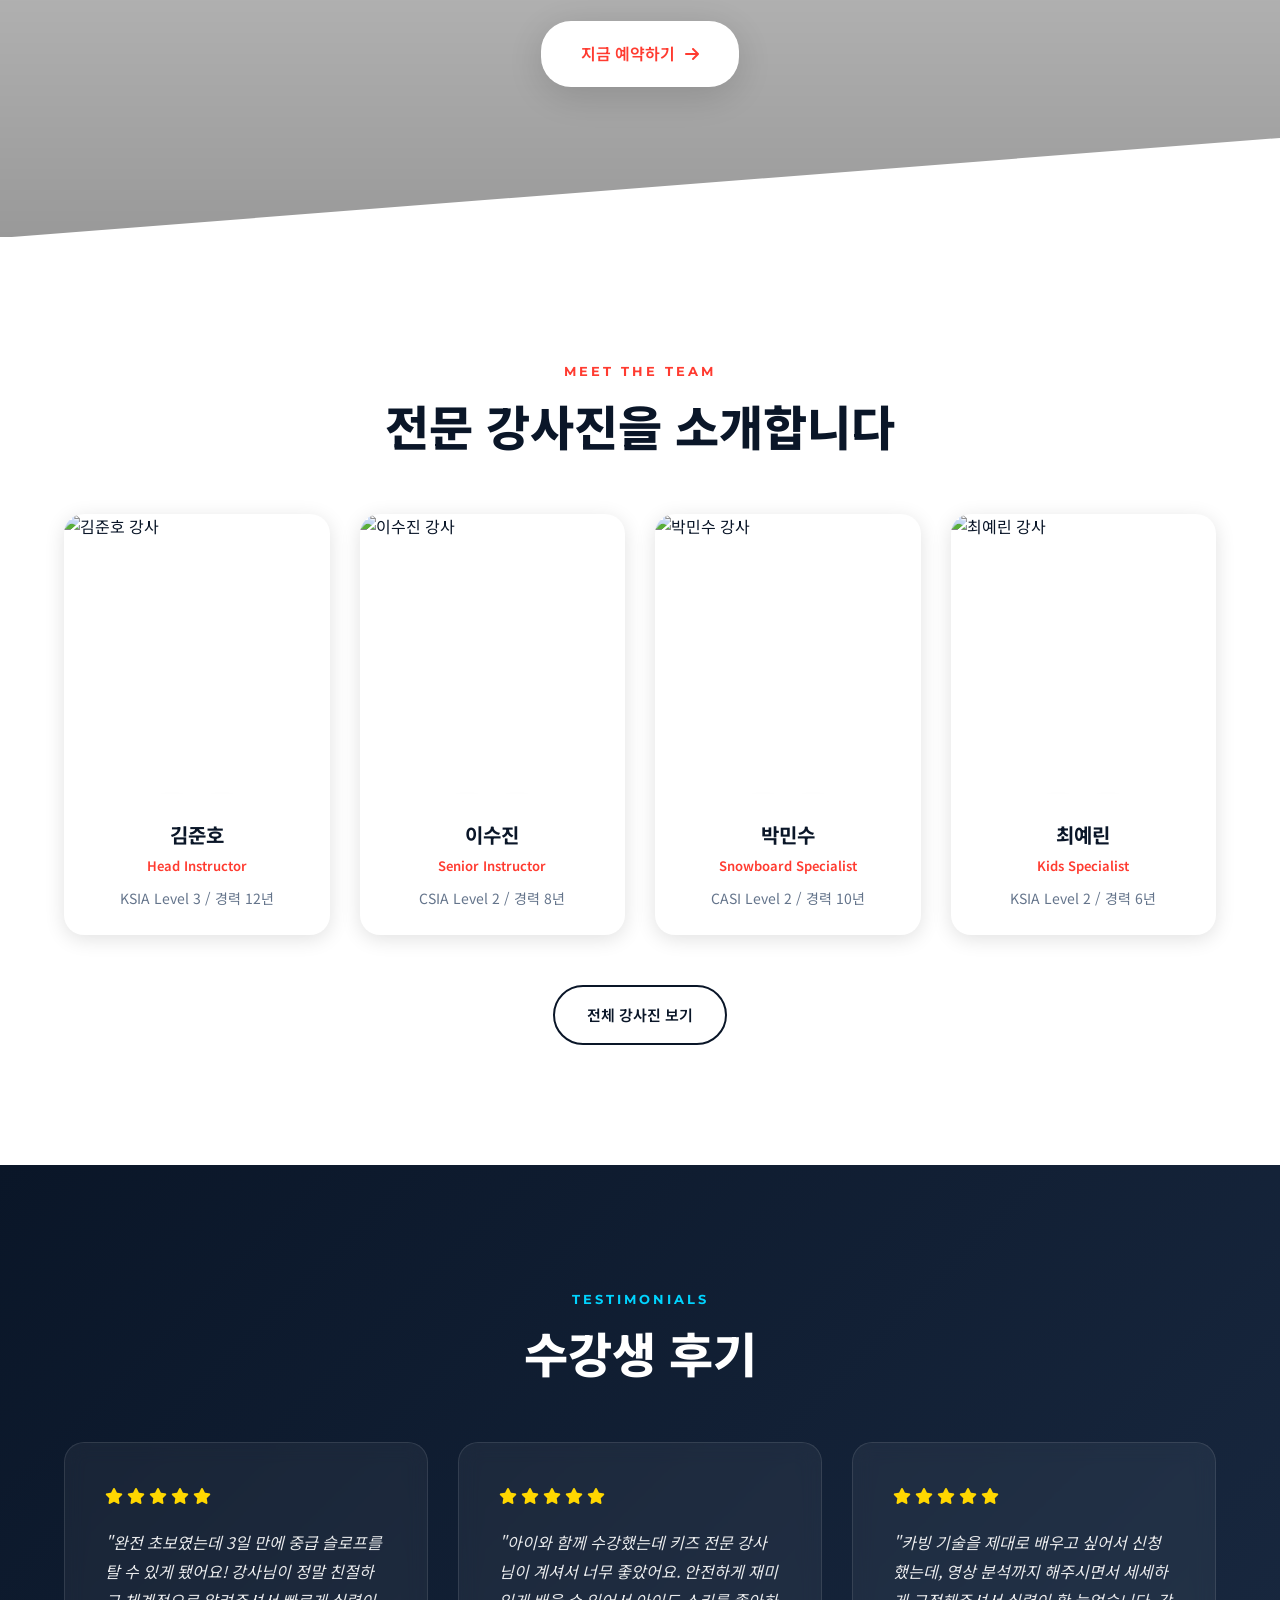
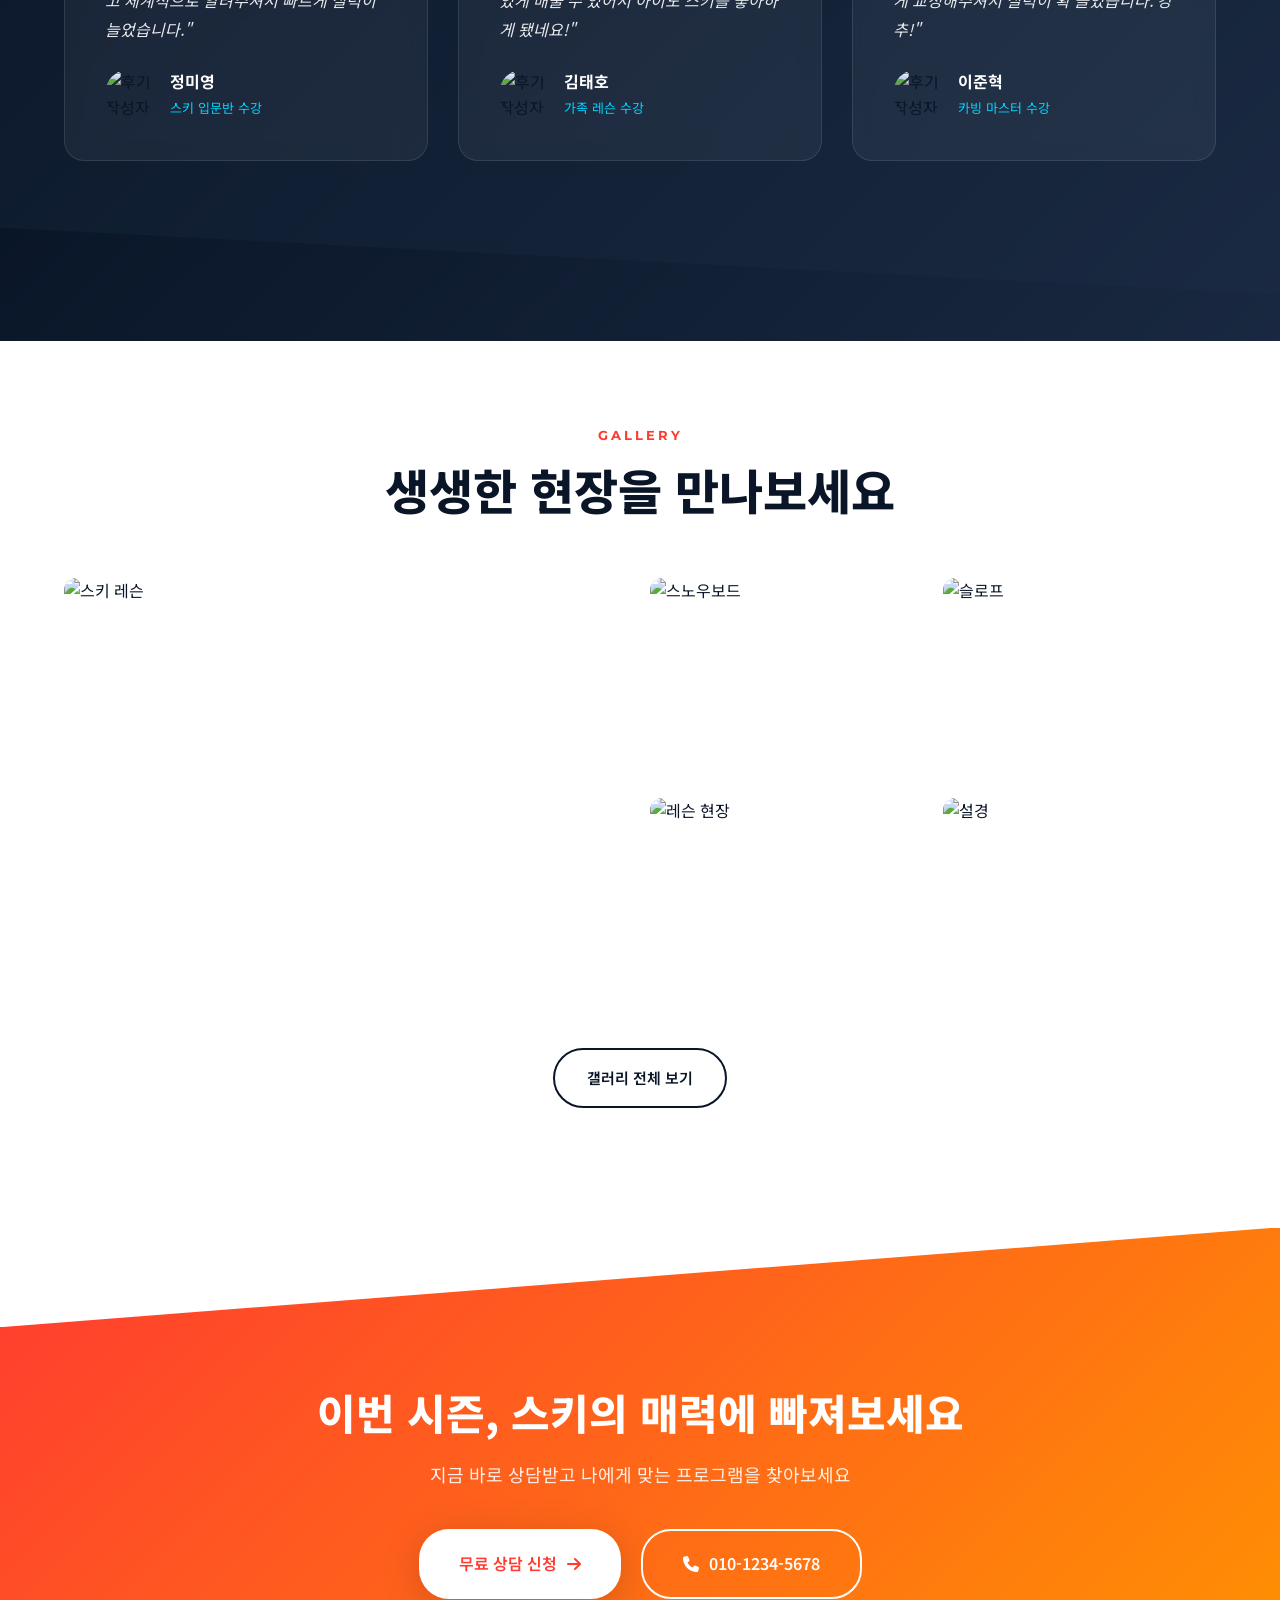
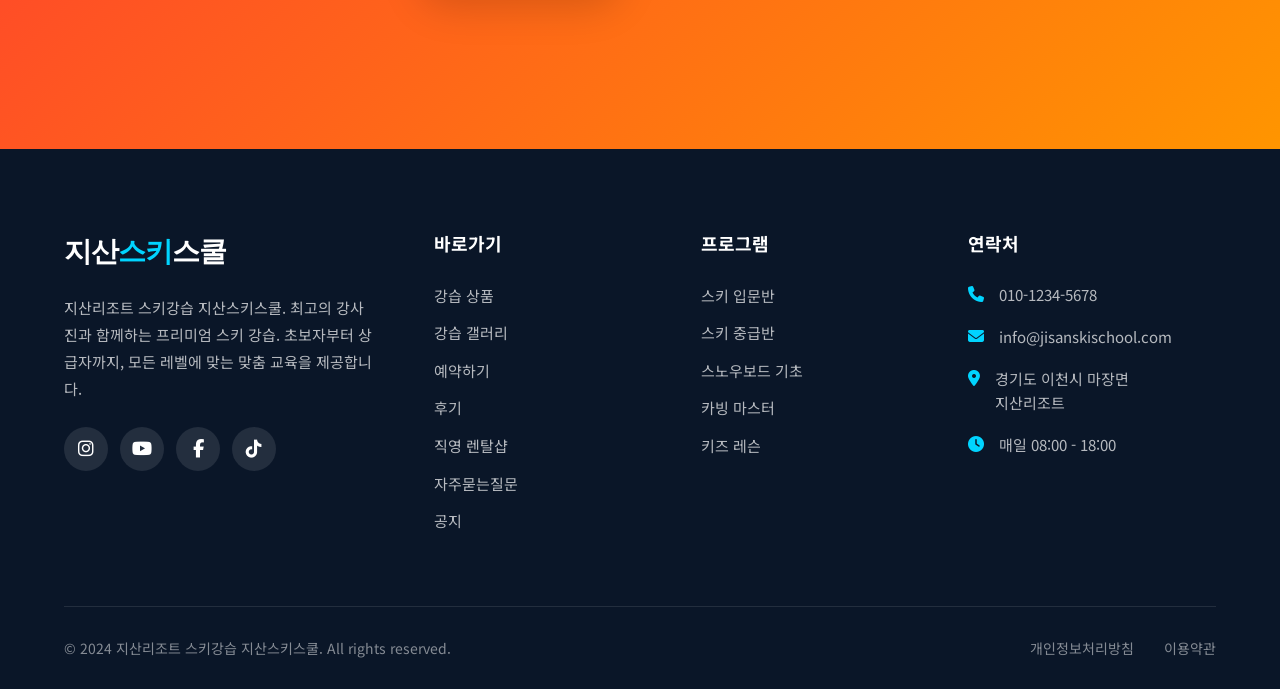
==== commit f3335935: "feat: Rebrand to 지산스키스쿨 with UI improvements - Change brand name from 골든스키스쿨 to 지산스키스쿨 across all pa" ====
--- a/index.html
+++ b/index.html
@@ -3,7 +3,7 @@
 <head>
     <meta charset="UTF-8">
     <meta name="viewport" content="width=device-width, initial-scale=1.0">
-    <title>지산리조트 스키강습 골든스키스쿨</title>
+    <title>지산리조트 스키강습 지산스키스쿨</title>
     <link rel="stylesheet" href="css/style.css">
     <link href="https://fonts.googleapis.com/css2?family=Montserrat:wght@300;400;600;700;800;900&family=Noto+Sans+KR:wght@300;400;500;700;900&display=swap" rel="stylesheet">
     <link rel="stylesheet" href="https://cdnjs.cloudflare.com/ajax/libs/font-awesome/6.4.0/css/all.min.css">
@@ -57,7 +57,7 @@
     <nav class="navbar">
         <div class="nav-container">
             <a href="index.html" class="logo">
-                <span class="logo-text">골든<span class="accent">스키</span>스쿨</span>
+                <span class="logo-text">지산<span class="accent">스키</span>스쿨</span>
             </a>
             <ul class="nav-menu">
                 <li><a href="programs.html" class="nav-link">강습 상품</a></li>
@@ -68,7 +68,7 @@
                 <li><a href="faq.html" class="nav-link">자주묻는질문</a></li>
                 <li><a href="notice.html" class="nav-link">공지</a></li>
             </ul>
-            <a href="tel:010-1234-5678" class="nav-cta"><i class="fas fa-phone"></i> 전화로 예약하기</a>
+            <a href="tel:010-1234-5678" class="nav-cta"><i class="fas fa-phone"></i> 전화문의 및 예약</a>
             <div class="hamburger">
                 <span></span>
                 <span></span>
@@ -95,7 +95,7 @@
             <div class="hero-text">
                 <span class="hero-subtitle">지산리조트 스키강습</span>
                 <h1 class="hero-title">
-                    <span class="line">골든스키스쿨</span>
+                    <span class="line">지산스키스쿨</span>
                     <span class="line">겨울의 짜릿함</span>
                 </h1>
                 <p class="hero-desc">전문 강사진과 함께하는 1:1 맞춤 레슨으로<br>초보자부터 상급자까지 모든 레벨을 완벽하게</p>
@@ -139,7 +139,7 @@
         <div class="container">
             <div class="section-header">
                 <span class="section-tag">WHY CHOOSE US</span>
-                <h2 class="section-title">왜 골든스키스쿨인가요?</h2>
+                <h2 class="section-title">왜 지산스키스쿨인가요?</h2>
             </div>
             <div class="features-grid">
                 <div class="feature-card" data-aos="fade-up">
@@ -455,9 +455,9 @@
             <div class="footer-grid">
                 <div class="footer-brand">
                     <a href="index.html" class="logo">
-                        <span class="logo-text">골든<span class="accent">스키</span>스쿨</span>
+                        <span class="logo-text">지산<span class="accent">스키</span>스쿨</span>
                     </a>
-                    <p>지산리조트 스키강습 골든스키스쿨. 최고의 강사진과 함께하는 프리미엄 스키 강습. 초보자부터 상급자까지, 모든 레벨에 맞는 맞춤 교육을 제공합니다.</p>
+                    <p>지산리조트 스키강습 지산스키스쿨. 최고의 강사진과 함께하는 프리미엄 스키 강습. 초보자부터 상급자까지, 모든 레벨에 맞는 맞춤 교육을 제공합니다.</p>
                     <div class="footer-social">
                         <a href="#"><i class="fab fa-instagram"></i></a>
                         <a href="#"><i class="fab fa-youtube"></i></a>
@@ -496,11 +496,11 @@
                         </li>
                         <li>
                             <i class="fas fa-envelope"></i>
-                            <span>info@topskischools.com</span>
+                            <span>info@jisanskischool.com</span>
                         </li>
                         <li>
                             <i class="fas fa-map-marker-alt"></i>
-                            <span>강원도 평창군 대관령면<br>스키장길 123</span>
+                            <span>경기도 이천시 마장면<br>지산리조트</span>
                         </li>
                         <li>
                             <i class="fas fa-clock"></i>
@@ -510,7 +510,7 @@
                 </div>
             </div>
             <div class="footer-bottom">
-                <p>&copy; 2024 지산리조트 스키강습 골든스키스쿨. All rights reserved.</p>
+                <p>&copy; 2024 지산리조트 스키강습 지산스키스쿨. All rights reserved.</p>
                 <div class="footer-bottom-links">
                     <a href="#">개인정보처리방침</a>
                     <a href="#">이용약관</a>
--- a/css/style.css
+++ b/css/style.css
@@ -196,6 +196,14 @@
     display: flex;
     align-items: center;
     justify-content: space-between;
+    position: relative;
+}
+
+/* Centered Menu */
+.nav-menu {
+    position: absolute;
+    left: 50%;
+    transform: translateX(-50%);
 }
 
 .logo-text {
@@ -213,7 +221,7 @@
 .nav-menu {
     display: flex;
     align-items: center;
-    gap: 40px;
+    gap: 35px;
 }
 
 .nav-link {
@@ -2254,6 +2262,36 @@
     background-size: cover;
     background-position: center;
     background-repeat: no-repeat;
+    animation: subHeroZoom 20s ease-out forwards;
+    transform-origin: center center;
+}
+
+@keyframes subHeroZoom {
+    0% {
+        transform: scale(1.15) translateX(-3%);
+    }
+    100% {
+        transform: scale(1) translateX(0);
+    }
+}
+
+/* Speedy Sub Hero Animation */
+.sub-hero-bg.speedy {
+    animation: subHeroSpeedy 12s ease-out forwards;
+}
+
+@keyframes subHeroSpeedy {
+    0% {
+        transform: scale(1.2) translateX(-5%);
+        filter: blur(2px);
+    }
+    20% {
+        filter: blur(0);
+    }
+    100% {
+        transform: scale(1) translateX(0);
+        filter: blur(0);
+    }
 }
 
 .sub-hero-bg::after {
